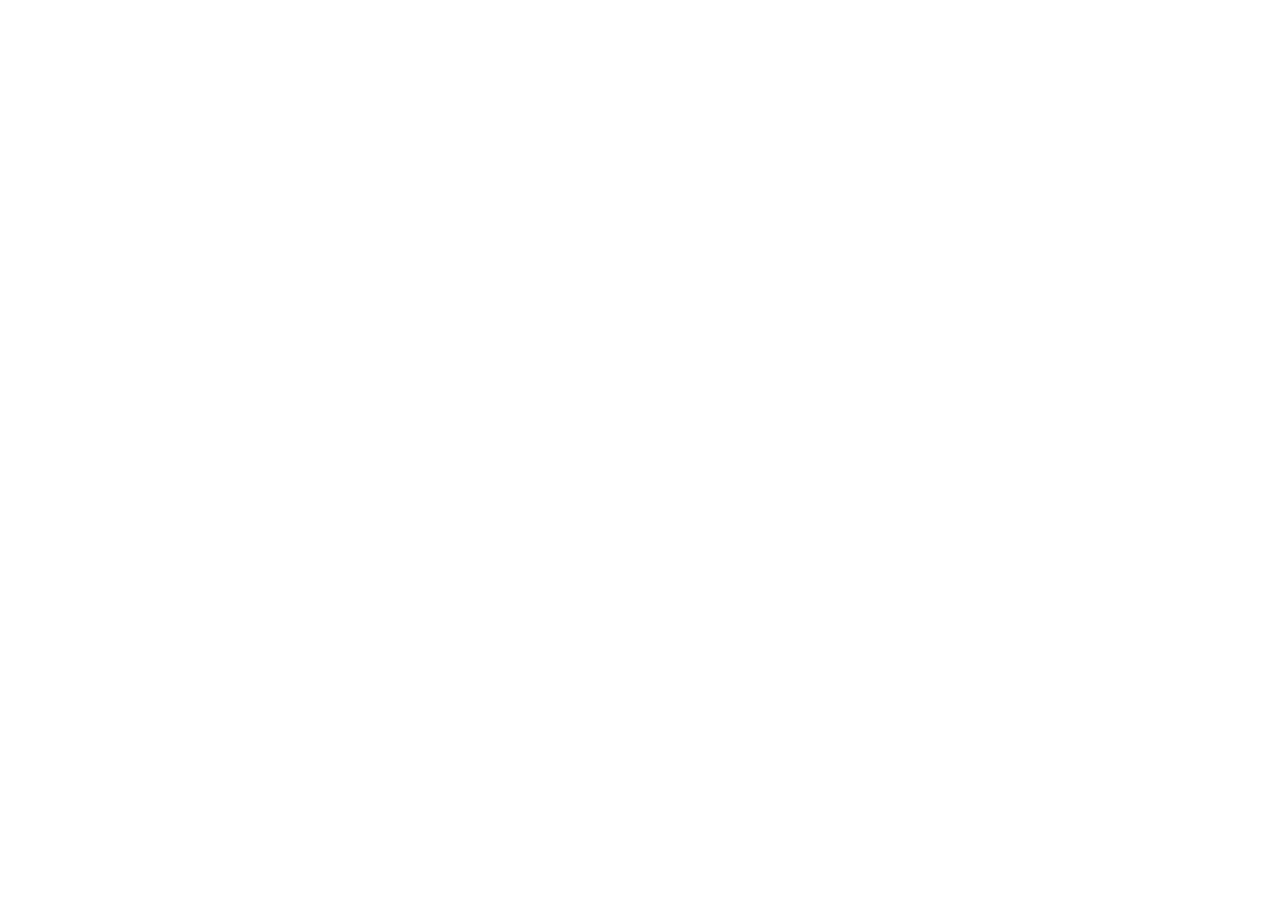
==== index.html @ bfe86f5a "Create index.html" ====
<!DOCTYPE html>
<html lang="en">
<head>
    <meta charset="UTF-8">
    <meta name="viewport" content="width=device-width, initial-scale=1.0">
    <title>CISC3003 Document</title>
</head>
<body>
    
</body>
</html>
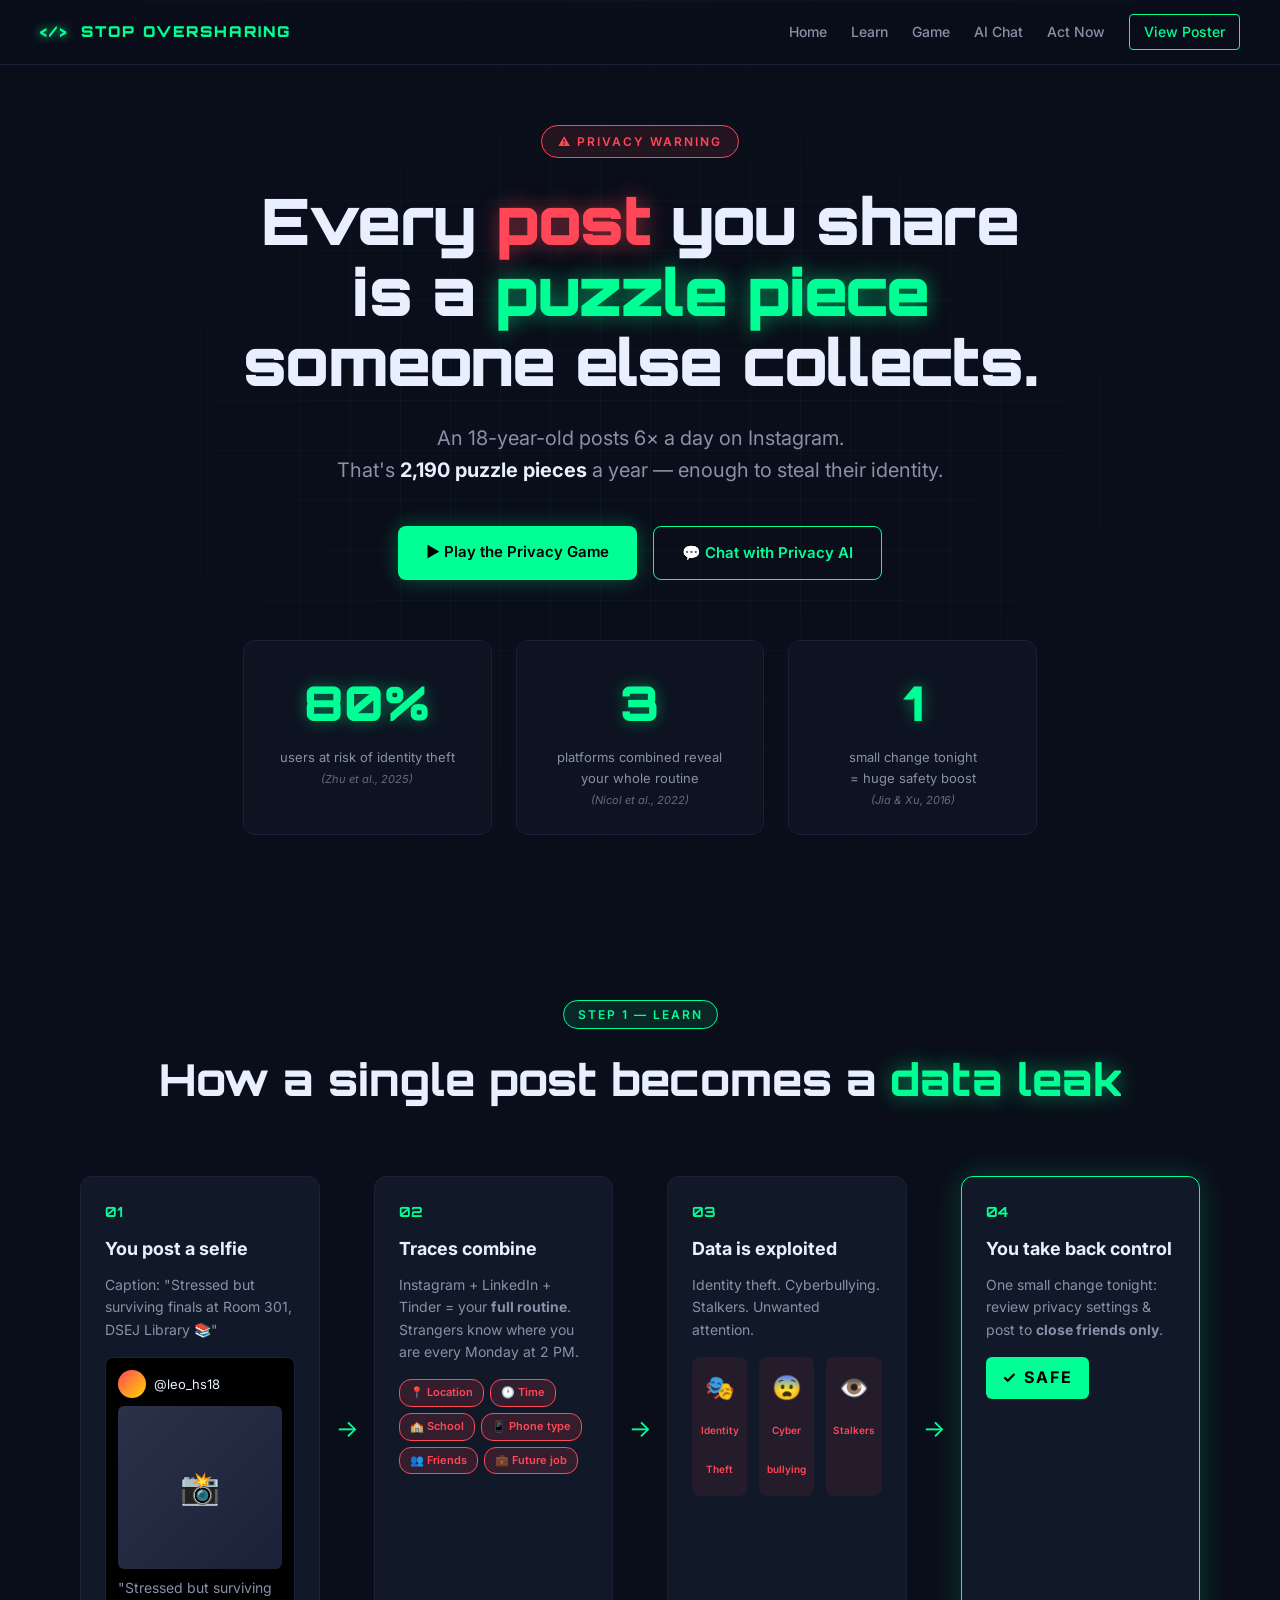
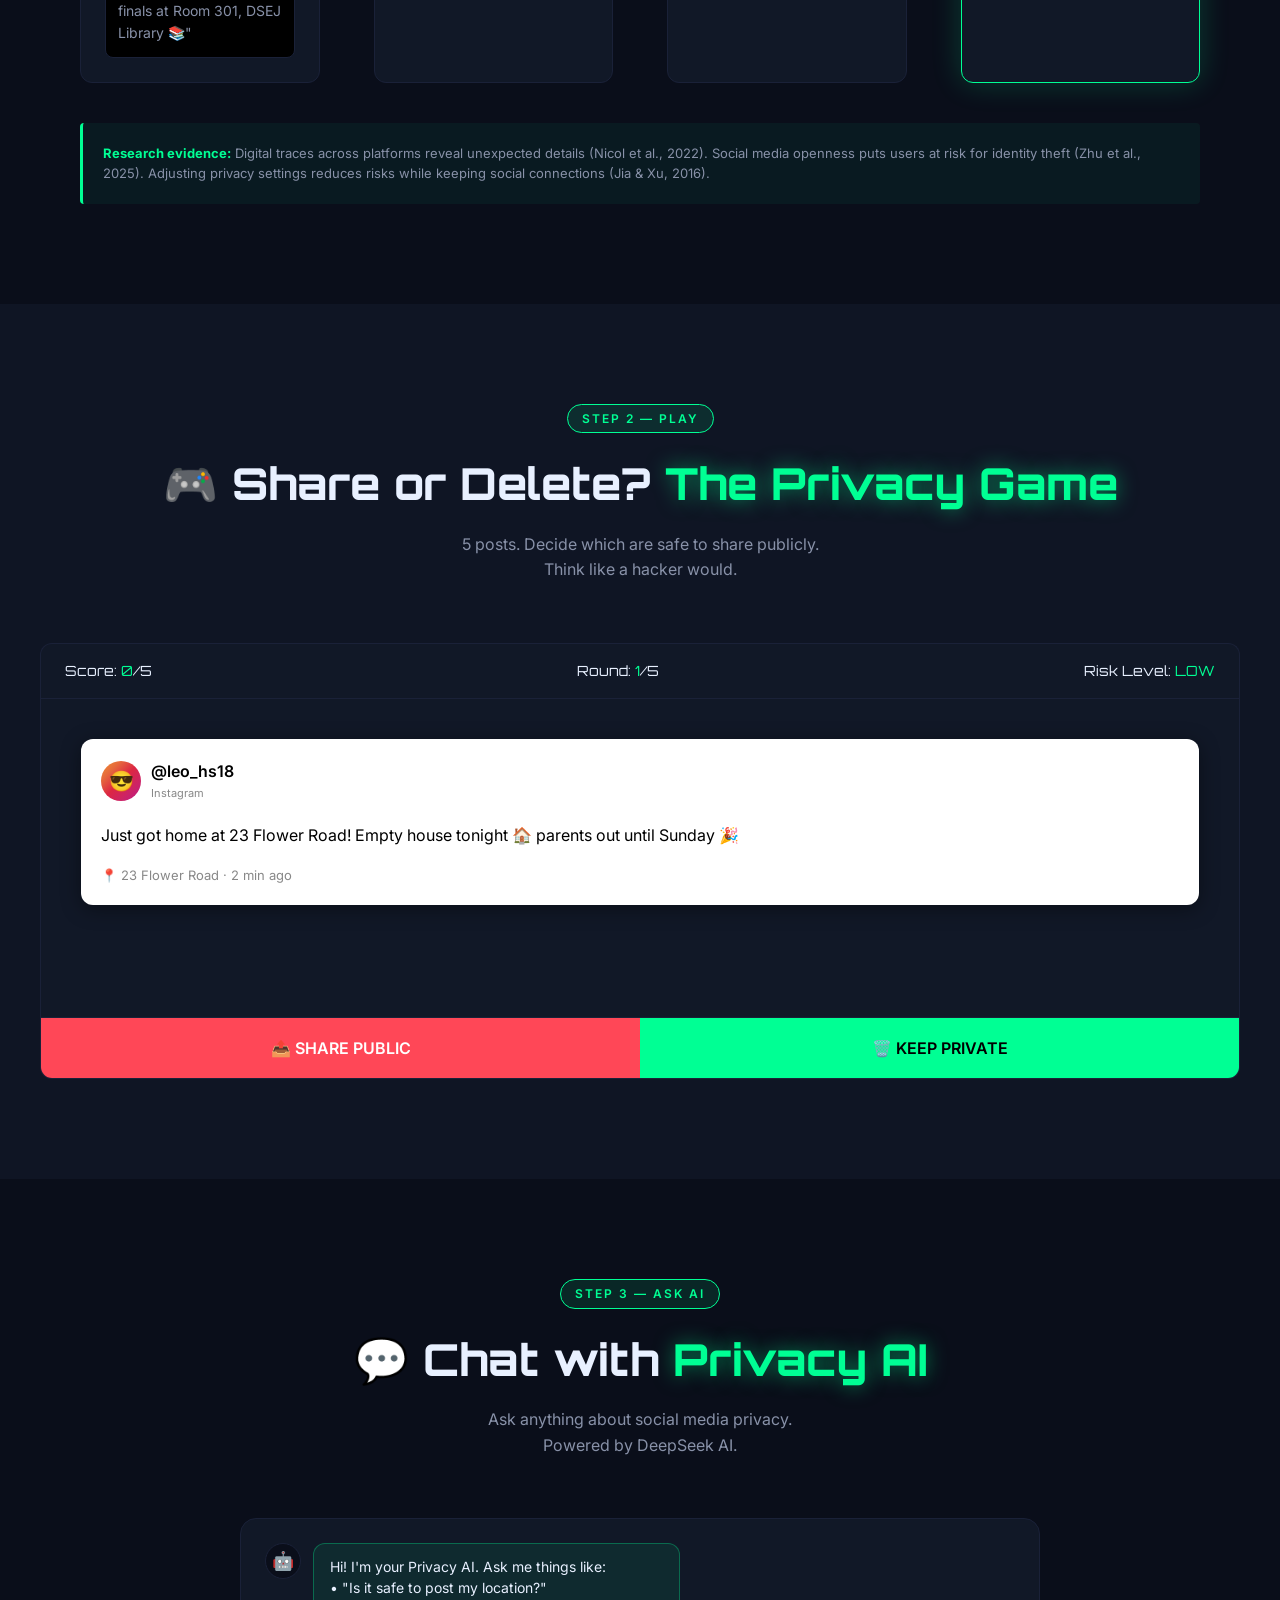
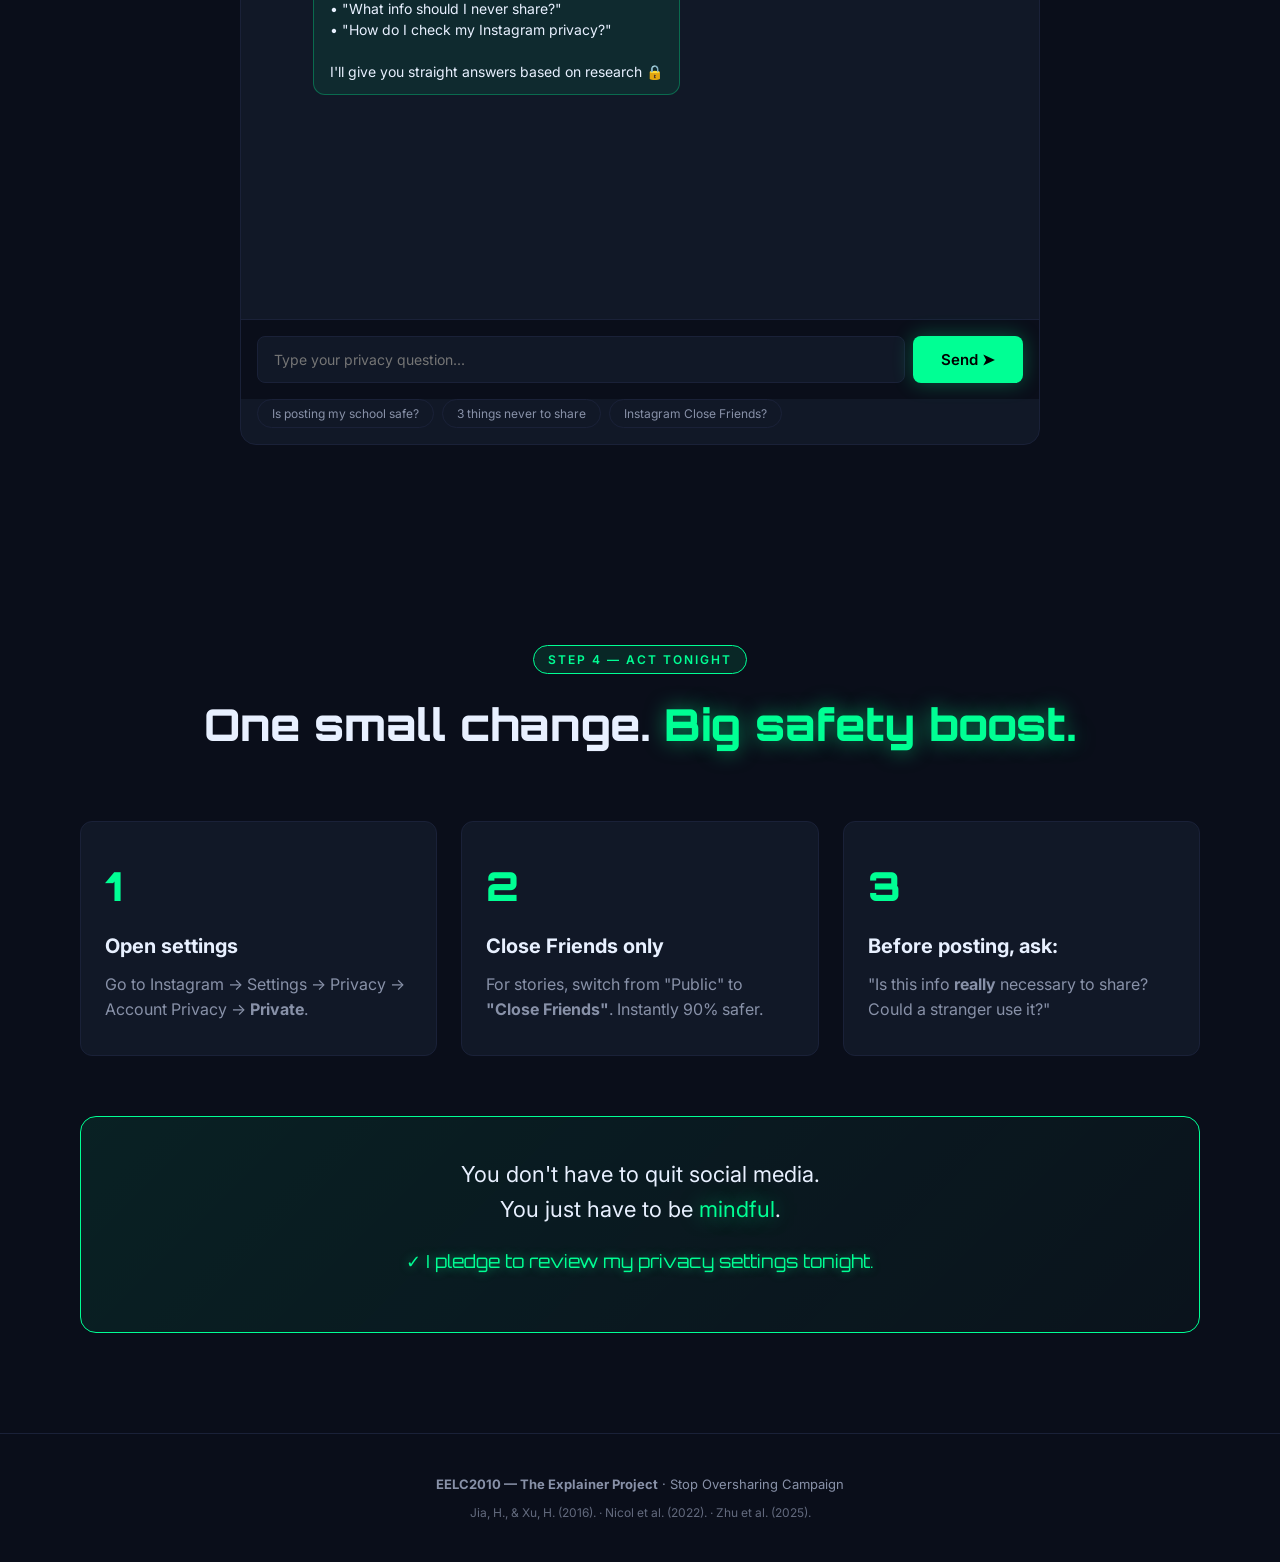
==== commit 9066908c: "Add Stop Oversharing project: interactive web with privacy game and DeepSeek AI chat, plus persuasiv" ====
--- a/index.html
+++ b/index.html
@@ -1,11 +1,229 @@
 <!DOCTYPE html>
 <html lang="en">
 <head>
-    <meta charset="UTF-8">
-    <meta name="viewport" content="width=device-width, initial-scale=1.0">
-    <title>CISC3003 Document</title>
+<meta charset="UTF-8">
+<meta name="viewport" content="width=device-width, initial-scale=1.0">
+<title>Stop Oversharing | Protect Your Digital Life</title>
+<meta name="description" content="Interactive web to help high schoolers understand the risks of oversharing on social media.">
+<link rel="stylesheet" href="style.css">
+<link rel="preconnect" href="https://fonts.googleapis.com">
+<link rel="preconnect" href="https://fonts.gstatic.com" crossorigin>
+<link href="https://fonts.googleapis.com/css2?family=Orbitron:wght@600;800;900&family=Inter:wght@400;500;600;700&display=swap" rel="stylesheet">
 </head>
 <body>
-    
+
+<!-- ====== Navigation ====== -->
+<nav class="navbar">
+  <div class="logo">
+    <span class="logo-glow">&lt;/&gt;</span> STOP OVERSHARING
+  </div>
+  <div class="nav-links">
+    <a href="#hero">Home</a>
+    <a href="#learn">Learn</a>
+    <a href="#game">Game</a>
+    <a href="#ai">AI Chat</a>
+    <a href="#action">Act Now</a>
+    <a href="poster.html" target="_blank" class="poster-link">View Poster</a>
+  </div>
+</nav>
+
+<!-- ====== HERO ====== -->
+<section id="hero" class="hero">
+  <div class="hero-bg">
+    <div class="grid-overlay"></div>
+    <div class="scanline"></div>
+  </div>
+  <div class="hero-content">
+    <div class="alert-tag">⚠ PRIVACY WARNING</div>
+    <h1>Every <span class="glow-red">post</span> you share<br>is a <span class="glow-green">puzzle piece</span><br>someone else collects.</h1>
+    <p class="hero-sub">An 18-year-old posts 6× a day on Instagram.<br>That's <b>2,190 puzzle pieces</b> a year — enough to steal their identity.</p>
+    <div class="hero-cta">
+      <a href="#game" class="btn btn-primary">▶ Play the Privacy Game</a>
+      <a href="#ai" class="btn btn-secondary">💬 Chat with Privacy AI</a>
+    </div>
+    <div class="hero-stats">
+      <div class="stat"><span class="num">80%</span><span class="lbl">users at risk of identity theft<br><i>(Zhu et al., 2025)</i></span></div>
+      <div class="stat"><span class="num">3</span><span class="lbl">platforms combined reveal<br>your whole routine<br><i>(Nicol et al., 2022)</i></span></div>
+      <div class="stat"><span class="num">1</span><span class="lbl">small change tonight<br>= huge safety boost<br><i>(Jia &amp; Xu, 2016)</i></span></div>
+    </div>
+  </div>
+</section>
+
+<!-- ====== LEARN: PROCESS FLOW ====== -->
+<section id="learn" class="section">
+  <div class="section-header">
+    <span class="section-tag">STEP 1 — LEARN</span>
+    <h2>How a single post becomes a <span class="glow-green">data leak</span></h2>
+  </div>
+
+  <div class="process-flow">
+    <div class="process-step">
+      <div class="step-num">01</div>
+      <h3>You post a selfie</h3>
+      <p>Caption: "Stressed but surviving finals at Room 301, DSEJ Library 📚"</p>
+      <div class="post-mock">
+        <div class="post-header"><div class="avatar"></div><span>@leo_hs18</span></div>
+        <div class="post-img">📸</div>
+        <p class="post-caption">"Stressed but surviving finals at Room 301, DSEJ Library 📚"</p>
+      </div>
+    </div>
+
+    <div class="arrow">→</div>
+
+    <div class="process-step">
+      <div class="step-num">02</div>
+      <h3>Traces combine</h3>
+      <p>Instagram + LinkedIn + Tinder = your <b>full routine</b>. Strangers know where you are every Monday at 2 PM.</p>
+      <div class="leak-visual">
+        <span class="leak-tag">📍 Location</span>
+        <span class="leak-tag">🕐 Time</span>
+        <span class="leak-tag">🏫 School</span>
+        <span class="leak-tag">📱 Phone type</span>
+        <span class="leak-tag">👥 Friends</span>
+        <span class="leak-tag">💼 Future job</span>
+      </div>
+    </div>
+
+    <div class="arrow">→</div>
+
+    <div class="process-step">
+      <div class="step-num">03</div>
+      <h3>Data is exploited</h3>
+      <p>Identity theft. Cyberbullying. Stalkers. Unwanted attention.</p>
+      <div class="danger-icons">
+        <div class="danger">🎭<br><small>Identity<br>Theft</small></div>
+        <div class="danger">😨<br><small>Cyber<br>bullying</small></div>
+        <div class="danger">👁️<br><small>Stalkers</small></div>
+      </div>
+    </div>
+
+    <div class="arrow">→</div>
+
+    <div class="process-step highlight">
+      <div class="step-num">04</div>
+      <h3>You take back control</h3>
+      <p>One small change tonight: review privacy settings &amp; post to <b>close friends only</b>.</p>
+      <div class="solution-badge">✓ SAFE</div>
+    </div>
+  </div>
+
+  <div class="citations-bar">
+    <b>Research evidence:</b>
+    Digital traces across platforms reveal unexpected details (Nicol et al., 2022).
+    Social media openness puts users at risk for identity theft (Zhu et al., 2025).
+    Adjusting privacy settings reduces risks while keeping social connections (Jia &amp; Xu, 2016).
+  </div>
+</section>
+
+<!-- ====== GAME ====== -->
+<section id="game" class="section dark-section">
+  <div class="section-header">
+    <span class="section-tag">STEP 2 — PLAY</span>
+    <h2>🎮 Share or Delete? <span class="glow-green">The Privacy Game</span></h2>
+    <p class="section-desc">5 posts. Decide which are safe to share publicly.<br>Think like a hacker would.</p>
+  </div>
+
+  <div class="game-container">
+    <div class="game-hud">
+      <div class="hud-item">Score: <span id="score">0</span>/5</div>
+      <div class="hud-item">Round: <span id="round">1</span>/5</div>
+      <div class="hud-item">Risk Level: <span id="risk" class="risk-low">LOW</span></div>
+    </div>
+
+    <div id="game-card" class="game-card">
+      <!-- dynamically filled -->
+    </div>
+
+    <div id="game-buttons" class="game-buttons">
+      <button class="btn btn-danger" onclick="answer('share')">📤 SHARE PUBLIC</button>
+      <button class="btn btn-safe" onclick="answer('delete')">🗑️ KEEP PRIVATE</button>
+    </div>
+
+    <div id="game-result" class="game-result hidden"></div>
+
+    <div id="game-end" class="game-end hidden">
+      <h3>🏁 Game Over!</h3>
+      <p>Your final score: <span id="final-score"></span>/5</p>
+      <p id="final-verdict"></p>
+      <button class="btn btn-primary" onclick="resetGame()">🔁 Play Again</button>
+    </div>
+  </div>
+</section>
+
+<!-- ====== AI CHAT ====== -->
+<section id="ai" class="section">
+  <div class="section-header">
+    <span class="section-tag">STEP 3 — ASK AI</span>
+    <h2>💬 Chat with <span class="glow-green">Privacy AI</span></h2>
+    <p class="section-desc">Ask anything about social media privacy.<br>Powered by DeepSeek AI.</p>
+  </div>
+
+  <div class="chat-container">
+    <div id="chat-box" class="chat-box">
+      <div class="msg msg-ai">
+        <div class="msg-avatar">🤖</div>
+        <div class="msg-bubble">
+          Hi! I'm your Privacy AI. Ask me things like:<br>
+          • "Is it safe to post my location?"<br>
+          • "What info should I never share?"<br>
+          • "How do I check my Instagram privacy?"<br>
+          <br>I'll give you straight answers based on research 🔒
+        </div>
+      </div>
+    </div>
+
+    <div class="chat-input-bar">
+      <input type="text" id="chat-input" placeholder="Type your privacy question..." onkeydown="if(event.key==='Enter') sendMessage()">
+      <button class="btn btn-primary" onclick="sendMessage()">Send ➤</button>
+    </div>
+
+    <div class="chat-suggestions">
+      <button class="chip" onclick="quickAsk('Is it safe to post my school location on Instagram?')">Is posting my school safe?</button>
+      <button class="chip" onclick="quickAsk('What are the 3 things I should never share online?')">3 things never to share</button>
+      <button class="chip" onclick="quickAsk('How do I make my Instagram posts close friends only?')">Instagram Close Friends?</button>
+    </div>
+  </div>
+</section>
+
+<!-- ====== ACT NOW ====== -->
+<section id="action" class="section action-section">
+  <div class="section-header">
+    <span class="section-tag">STEP 4 — ACT TONIGHT</span>
+    <h2>One small change. <span class="glow-green">Big safety boost.</span></h2>
+  </div>
+
+  <div class="action-grid">
+    <div class="action-card">
+      <div class="action-num">1</div>
+      <h3>Open settings</h3>
+      <p>Go to Instagram → Settings → Privacy → Account Privacy → <b>Private</b>.</p>
+    </div>
+    <div class="action-card">
+      <div class="action-num">2</div>
+      <h3>Close Friends only</h3>
+      <p>For stories, switch from "Public" to <b>"Close Friends"</b>. Instantly 90% safer.</p>
+    </div>
+    <div class="action-card">
+      <div class="action-num">3</div>
+      <h3>Before posting, ask:</h3>
+      <p>"Is this info <b>really</b> necessary to share? Could a stranger use it?"</p>
+    </div>
+  </div>
+
+  <div class="final-cta">
+    <p>You don't have to quit social media.<br>You just have to be <span class="glow-green">mindful</span>.</p>
+    <p class="pledge">✓ I pledge to review my privacy settings tonight.</p>
+  </div>
+</section>
+
+<!-- ====== FOOTER ====== -->
+<footer>
+  <p><b>EELC2010 — The Explainer Project</b> · Stop Oversharing Campaign</p>
+  <p class="refs">
+    Jia, H., &amp; Xu, H. (2016). · Nicol et al. (2022). · Zhu et al. (2025).
+  </p>
+</footer>
+
+<script src="script.js"></script>
 </body>
-</html>+</html>
--- a/style.css
+++ b/style.css
@@ -0,0 +1,624 @@
+/* ==========================================================================
+   Stop Oversharing — Cyber-security Neon Theme
+   ========================================================================== */
+
+:root {
+  --bg: #0a0e1a;
+  --bg-alt: #0f1524;
+  --fg: #e8f0ff;
+  --fg-dim: #8891a8;
+  --neon: #00ff94;
+  --neon-dim: #00c975;
+  --red: #ff4757;
+  --yellow: #ffd700;
+  --border: #1a2138;
+  --card: #111827;
+}
+
+* { margin: 0; padding: 0; box-sizing: border-box; }
+
+html { scroll-behavior: smooth; }
+
+body {
+  font-family: 'Inter', -apple-system, sans-serif;
+  background: var(--bg);
+  color: var(--fg);
+  line-height: 1.6;
+  overflow-x: hidden;
+}
+
+::selection { background: var(--neon); color: #000; }
+
+/* === Navbar === */
+.navbar {
+  position: fixed;
+  top: 0; left: 0; right: 0;
+  padding: 14px 40px;
+  background: rgba(10, 14, 26, 0.85);
+  backdrop-filter: blur(12px);
+  border-bottom: 1px solid var(--border);
+  z-index: 1000;
+  display: flex;
+  justify-content: space-between;
+  align-items: center;
+}
+.logo {
+  font-family: 'Orbitron', monospace;
+  font-weight: 900;
+  font-size: 15px;
+  letter-spacing: 2px;
+  color: var(--neon);
+}
+.logo-glow {
+  color: var(--neon);
+  text-shadow: 0 0 10px var(--neon);
+  margin-right: 6px;
+}
+.nav-links { display: flex; gap: 24px; align-items: center; }
+.nav-links a {
+  color: var(--fg-dim);
+  text-decoration: none;
+  font-size: 14px;
+  font-weight: 500;
+  transition: all 0.2s;
+}
+.nav-links a:hover { color: var(--neon); }
+.poster-link {
+  border: 1px solid var(--neon);
+  padding: 6px 14px;
+  border-radius: 4px;
+  color: var(--neon) !important;
+}
+.poster-link:hover { background: var(--neon); color: #000 !important; }
+
+/* === HERO === */
+.hero {
+  min-height: 100vh;
+  display: flex;
+  align-items: center;
+  justify-content: center;
+  position: relative;
+  padding: 120px 40px 60px;
+  overflow: hidden;
+}
+.hero-bg { position: absolute; inset: 0; z-index: 0; }
+.grid-overlay {
+  position: absolute;
+  inset: 0;
+  background-image:
+    linear-gradient(rgba(0, 255, 148, 0.04) 1px, transparent 1px),
+    linear-gradient(90deg, rgba(0, 255, 148, 0.04) 1px, transparent 1px);
+  background-size: 50px 50px;
+  mask-image: radial-gradient(ellipse at center, black 30%, transparent 80%);
+}
+.scanline {
+  position: absolute;
+  top: 0; left: 0; right: 0;
+  height: 2px;
+  background: linear-gradient(90deg, transparent, var(--neon), transparent);
+  animation: scan 8s linear infinite;
+  opacity: 0.5;
+}
+@keyframes scan {
+  0% { top: -10px; }
+  100% { top: 100%; }
+}
+
+.hero-content { position: relative; z-index: 2; max-width: 1100px; text-align: center; }
+.alert-tag {
+  display: inline-block;
+  padding: 6px 16px;
+  background: rgba(255, 71, 87, 0.1);
+  border: 1px solid var(--red);
+  color: var(--red);
+  border-radius: 20px;
+  font-size: 12px;
+  font-weight: 600;
+  letter-spacing: 2px;
+  margin-bottom: 28px;
+  animation: pulse 2s infinite;
+}
+@keyframes pulse {
+  0%, 100% { box-shadow: 0 0 0 0 rgba(255, 71, 87, 0.4); }
+  50% { box-shadow: 0 0 0 12px rgba(255, 71, 87, 0); }
+}
+
+.hero h1 {
+  font-family: 'Orbitron', sans-serif;
+  font-size: clamp(32px, 5.5vw, 64px);
+  font-weight: 900;
+  line-height: 1.1;
+  letter-spacing: -1px;
+  margin-bottom: 24px;
+}
+.glow-green { color: var(--neon); text-shadow: 0 0 20px rgba(0, 255, 148, 0.5); }
+.glow-red { color: var(--red); text-shadow: 0 0 20px rgba(255, 71, 87, 0.5); }
+
+.hero-sub {
+  font-size: clamp(16px, 2vw, 20px);
+  color: var(--fg-dim);
+  margin: 0 auto 40px;
+  max-width: 700px;
+}
+.hero-sub b { color: var(--fg); }
+
+.hero-cta {
+  display: flex; gap: 16px;
+  justify-content: center;
+  flex-wrap: wrap;
+  margin-bottom: 60px;
+}
+
+/* === Buttons === */
+.btn {
+  display: inline-block;
+  padding: 14px 28px;
+  border-radius: 8px;
+  text-decoration: none;
+  font-weight: 600;
+  font-size: 15px;
+  cursor: pointer;
+  border: none;
+  transition: all 0.2s;
+  font-family: inherit;
+}
+.btn-primary {
+  background: var(--neon);
+  color: #000;
+  box-shadow: 0 0 20px rgba(0, 255, 148, 0.3);
+}
+.btn-primary:hover { transform: translateY(-2px); box-shadow: 0 0 30px rgba(0, 255, 148, 0.6); }
+.btn-secondary {
+  background: transparent;
+  border: 1px solid var(--neon);
+  color: var(--neon);
+}
+.btn-secondary:hover { background: rgba(0, 255, 148, 0.1); }
+.btn-danger { background: var(--red); color: #fff; }
+.btn-danger:hover { background: #ff6b7a; }
+.btn-safe { background: var(--neon); color: #000; }
+.btn-safe:hover { background: #00e085; }
+
+/* === Stats === */
+.hero-stats {
+  display: grid;
+  grid-template-columns: repeat(3, 1fr);
+  gap: 24px;
+  max-width: 900px;
+  margin: 0 auto;
+}
+.stat {
+  padding: 24px;
+  background: rgba(17, 24, 39, 0.6);
+  border: 1px solid var(--border);
+  border-radius: 12px;
+  backdrop-filter: blur(10px);
+}
+.stat .num {
+  display: block;
+  font-family: 'Orbitron', sans-serif;
+  font-size: 48px;
+  font-weight: 900;
+  color: var(--neon);
+  text-shadow: 0 0 15px rgba(0, 255, 148, 0.4);
+}
+.stat .lbl {
+  display: block;
+  font-size: 13px;
+  color: var(--fg-dim);
+  margin-top: 6px;
+}
+.stat .lbl i { font-size: 11px; opacity: 0.7; }
+
+/* === Sections === */
+.section {
+  padding: 100px 40px;
+  max-width: 1200px;
+  margin: 0 auto;
+}
+.dark-section { background: var(--bg-alt); max-width: 100%; }
+.dark-section .section-header,
+.dark-section .game-container,
+.dark-section .chat-container {
+  max-width: 1200px; margin-left: auto; margin-right: auto;
+}
+
+.section-header { text-align: center; margin-bottom: 60px; }
+.section-tag {
+  display: inline-block;
+  padding: 4px 14px;
+  background: rgba(0, 255, 148, 0.1);
+  border: 1px solid var(--neon);
+  color: var(--neon);
+  border-radius: 20px;
+  font-size: 12px;
+  font-weight: 600;
+  letter-spacing: 2px;
+  margin-bottom: 16px;
+}
+.section h2 {
+  font-family: 'Orbitron', sans-serif;
+  font-size: clamp(28px, 4vw, 44px);
+  font-weight: 800;
+  margin-bottom: 12px;
+}
+.section-desc { color: var(--fg-dim); font-size: 16px; }
+
+/* === Process Flow === */
+.process-flow {
+  display: flex;
+  align-items: stretch;
+  justify-content: space-between;
+  gap: 16px;
+  margin-bottom: 40px;
+  flex-wrap: wrap;
+}
+.process-step {
+  flex: 1; min-width: 220px;
+  padding: 24px;
+  background: var(--card);
+  border: 1px solid var(--border);
+  border-radius: 12px;
+  position: relative;
+  transition: all 0.3s;
+}
+.process-step:hover { border-color: var(--neon); transform: translateY(-4px); }
+.process-step.highlight {
+  border-color: var(--neon);
+  box-shadow: 0 0 30px rgba(0, 255, 148, 0.2);
+}
+.step-num {
+  font-family: 'Orbitron', sans-serif;
+  font-size: 14px;
+  color: var(--neon);
+  font-weight: 700;
+  margin-bottom: 12px;
+}
+.process-step h3 { font-size: 18px; margin-bottom: 10px; }
+.process-step p { color: var(--fg-dim); font-size: 14px; }
+.arrow {
+  align-self: center;
+  font-size: 24px;
+  color: var(--neon);
+  flex-shrink: 0;
+}
+
+.post-mock {
+  margin-top: 16px;
+  background: #000;
+  border-radius: 8px;
+  padding: 12px;
+  border: 1px solid var(--border);
+}
+.post-header { display: flex; align-items: center; gap: 8px; margin-bottom: 8px; font-size: 13px; }
+.avatar { width: 28px; height: 28px; background: linear-gradient(135deg, #ff4757, #ffd700); border-radius: 50%; }
+.post-img {
+  aspect-ratio: 1;
+  background: linear-gradient(135deg, #2a3148, #1a2138);
+  border-radius: 6px;
+  display: flex; align-items: center; justify-content: center;
+  font-size: 32px;
+}
+.post-caption { font-size: 12px; margin-top: 8px; color: var(--fg-dim); }
+
+.leak-visual { margin-top: 16px; display: flex; flex-wrap: wrap; gap: 6px; }
+.leak-tag {
+  background: rgba(255, 71, 87, 0.15);
+  border: 1px solid var(--red);
+  color: var(--red);
+  padding: 4px 10px;
+  border-radius: 12px;
+  font-size: 11px;
+  font-weight: 600;
+  animation: leakPulse 3s infinite;
+}
+.leak-tag:nth-child(2n) { animation-delay: 0.5s; }
+.leak-tag:nth-child(3n) { animation-delay: 1s; }
+@keyframes leakPulse {
+  0%, 100% { opacity: 0.7; }
+  50% { opacity: 1; box-shadow: 0 0 12px rgba(255, 71, 87, 0.5); }
+}
+
+.danger-icons { display: flex; gap: 12px; margin-top: 16px; }
+.danger {
+  flex: 1;
+  text-align: center;
+  padding: 12px 4px;
+  background: rgba(255, 71, 87, 0.08);
+  border-radius: 8px;
+  font-size: 24px;
+}
+.danger small { color: var(--red); font-size: 10px; font-weight: 600; }
+
+.solution-badge {
+  margin-top: 16px;
+  display: inline-block;
+  padding: 8px 16px;
+  background: var(--neon);
+  color: #000;
+  font-weight: 700;
+  border-radius: 6px;
+  letter-spacing: 2px;
+}
+
+.citations-bar {
+  padding: 20px;
+  background: rgba(0, 255, 148, 0.05);
+  border-left: 3px solid var(--neon);
+  border-radius: 4px;
+  font-size: 13px;
+  color: var(--fg-dim);
+}
+.citations-bar b { color: var(--neon); }
+
+/* === Game === */
+.game-container { max-width: 700px; margin: 0 auto; }
+.game-hud {
+  display: flex;
+  justify-content: space-between;
+  background: var(--card);
+  padding: 16px 24px;
+  border-radius: 12px 12px 0 0;
+  border: 1px solid var(--border);
+  border-bottom: none;
+  font-family: 'Orbitron', sans-serif;
+  font-size: 14px;
+}
+.hud-item span { color: var(--neon); }
+.risk-low { color: var(--neon) !important; }
+.risk-mid { color: var(--yellow) !important; }
+.risk-high { color: var(--red) !important; }
+
+.game-card {
+  background: var(--card);
+  border: 1px solid var(--border);
+  padding: 40px;
+  min-height: 320px;
+}
+.fake-post {
+  background: #fff;
+  color: #000;
+  border-radius: 12px;
+  padding: 20px;
+  box-shadow: 0 4px 20px rgba(0,0,0,0.4);
+}
+.fake-post-header {
+  display: flex;
+  align-items: center;
+  gap: 10px;
+  margin-bottom: 12px;
+  font-weight: 600;
+}
+.fake-avatar {
+  width: 40px; height: 40px;
+  border-radius: 50%;
+  background: linear-gradient(135deg, #f09433, #e6683c, #dc2743, #cc2366, #bc1888);
+  display: flex; align-items: center; justify-content: center;
+  font-size: 20px;
+}
+.fake-post-content {
+  font-size: 16px;
+  line-height: 1.5;
+  padding: 8px 0;
+}
+.fake-post-meta { font-size: 13px; color: #888; margin-top: 10px; }
+
+.game-buttons {
+  display: flex;
+  gap: 0;
+  border: 1px solid var(--border);
+  border-top: none;
+  border-radius: 0 0 12px 12px;
+  overflow: hidden;
+}
+.game-buttons .btn {
+  flex: 1;
+  border-radius: 0;
+  padding: 20px;
+  font-size: 16px;
+}
+
+.game-result {
+  margin-top: 20px;
+  padding: 20px;
+  border-radius: 8px;
+  text-align: center;
+  font-size: 15px;
+  animation: slideIn 0.4s ease;
+}
+.result-correct {
+  background: rgba(0, 255, 148, 0.1);
+  border: 1px solid var(--neon);
+  color: var(--neon);
+}
+.result-wrong {
+  background: rgba(255, 71, 87, 0.1);
+  border: 1px solid var(--red);
+  color: var(--red);
+}
+@keyframes slideIn {
+  from { opacity: 0; transform: translateY(-10px); }
+  to { opacity: 1; transform: translateY(0); }
+}
+
+.game-end {
+  text-align: center;
+  padding: 40px;
+  background: var(--card);
+  border: 1px solid var(--neon);
+  border-radius: 12px;
+  margin-top: 20px;
+}
+.game-end h3 {
+  font-family: 'Orbitron', sans-serif;
+  font-size: 28px;
+  color: var(--neon);
+  margin-bottom: 16px;
+}
+.game-end p { margin-bottom: 12px; }
+.game-end #final-score { color: var(--neon); font-size: 24px; font-weight: 700; }
+
+.hidden { display: none !important; }
+
+/* === Chat === */
+.chat-container {
+  max-width: 800px;
+  margin: 0 auto;
+  background: var(--card);
+  border: 1px solid var(--border);
+  border-radius: 16px;
+  overflow: hidden;
+}
+.chat-box {
+  height: 400px;
+  overflow-y: auto;
+  padding: 24px;
+  display: flex;
+  flex-direction: column;
+  gap: 16px;
+}
+.msg { display: flex; gap: 12px; }
+.msg-avatar {
+  width: 36px; height: 36px;
+  border-radius: 50%;
+  background: var(--bg);
+  display: flex; align-items: center; justify-content: center;
+  font-size: 18px;
+  flex-shrink: 0;
+  border: 1px solid var(--border);
+}
+.msg-bubble {
+  padding: 12px 16px;
+  border-radius: 12px;
+  max-width: 80%;
+  font-size: 14px;
+  line-height: 1.5;
+}
+.msg-ai .msg-bubble {
+  background: rgba(0, 255, 148, 0.08);
+  border: 1px solid rgba(0, 255, 148, 0.3);
+}
+.msg-user {
+  flex-direction: row-reverse;
+}
+.msg-user .msg-bubble {
+  background: var(--neon);
+  color: #000;
+  font-weight: 500;
+}
+.msg-user .msg-avatar { background: var(--neon); color: #000; }
+.msg-typing .msg-bubble { color: var(--fg-dim); font-style: italic; }
+
+.chat-input-bar {
+  display: flex;
+  gap: 8px;
+  padding: 16px;
+  border-top: 1px solid var(--border);
+  background: var(--bg);
+}
+#chat-input {
+  flex: 1;
+  padding: 12px 16px;
+  background: var(--card);
+  border: 1px solid var(--border);
+  border-radius: 8px;
+  color: var(--fg);
+  font-family: inherit;
+  font-size: 14px;
+}
+#chat-input:focus { outline: none; border-color: var(--neon); }
+
+.chat-suggestions {
+  padding: 0 16px 16px;
+  display: flex;
+  gap: 8px;
+  flex-wrap: wrap;
+}
+.chip {
+  padding: 6px 14px;
+  background: transparent;
+  border: 1px solid var(--border);
+  color: var(--fg-dim);
+  border-radius: 20px;
+  font-size: 12px;
+  cursor: pointer;
+  font-family: inherit;
+  transition: all 0.2s;
+}
+.chip:hover { border-color: var(--neon); color: var(--neon); }
+
+/* === Action === */
+.action-section { text-align: center; }
+.action-grid {
+  display: grid;
+  grid-template-columns: repeat(3, 1fr);
+  gap: 24px;
+  margin-bottom: 60px;
+}
+.action-card {
+  padding: 32px 24px;
+  background: var(--card);
+  border: 1px solid var(--border);
+  border-radius: 12px;
+  text-align: left;
+  transition: all 0.3s;
+}
+.action-card:hover {
+  border-color: var(--neon);
+  transform: translateY(-4px);
+  box-shadow: 0 10px 30px rgba(0, 255, 148, 0.15);
+}
+.action-num {
+  font-family: 'Orbitron', sans-serif;
+  font-size: 40px;
+  font-weight: 900;
+  color: var(--neon);
+  margin-bottom: 12px;
+}
+.action-card h3 { font-size: 20px; margin-bottom: 10px; }
+.action-card p { color: var(--fg-dim); }
+
+.final-cta {
+  padding: 40px;
+  background: linear-gradient(135deg, rgba(0, 255, 148, 0.08), rgba(0, 255, 148, 0.02));
+  border: 1px solid var(--neon);
+  border-radius: 16px;
+  text-align: center;
+}
+.final-cta p {
+  font-size: 22px;
+  margin-bottom: 16px;
+}
+.pledge {
+  font-family: 'Orbitron', sans-serif;
+  color: var(--neon);
+  text-shadow: 0 0 10px rgba(0, 255, 148, 0.5);
+  font-size: 18px !important;
+  margin-top: 20px;
+}
+
+/* === Footer === */
+footer {
+  padding: 40px;
+  text-align: center;
+  border-top: 1px solid var(--border);
+  color: var(--fg-dim);
+  font-size: 13px;
+}
+.refs { margin-top: 8px; font-size: 12px; opacity: 0.7; }
+
+/* === Responsive === */
+@media (max-width: 768px) {
+  .nav-links { gap: 12px; font-size: 12px; }
+  .nav-links a:not(.poster-link) { display: none; }
+  .navbar { padding: 12px 20px; }
+  .logo { font-size: 12px; }
+  .hero { padding: 100px 20px 40px; }
+  .hero-stats { grid-template-columns: 1fr; }
+  .section { padding: 60px 20px; }
+  .arrow { transform: rotate(90deg); }
+  .process-flow { flex-direction: column; }
+  .action-grid { grid-template-columns: 1fr; }
+  .hero-cta { flex-direction: column; }
+  .hero-cta .btn { width: 100%; }
+}
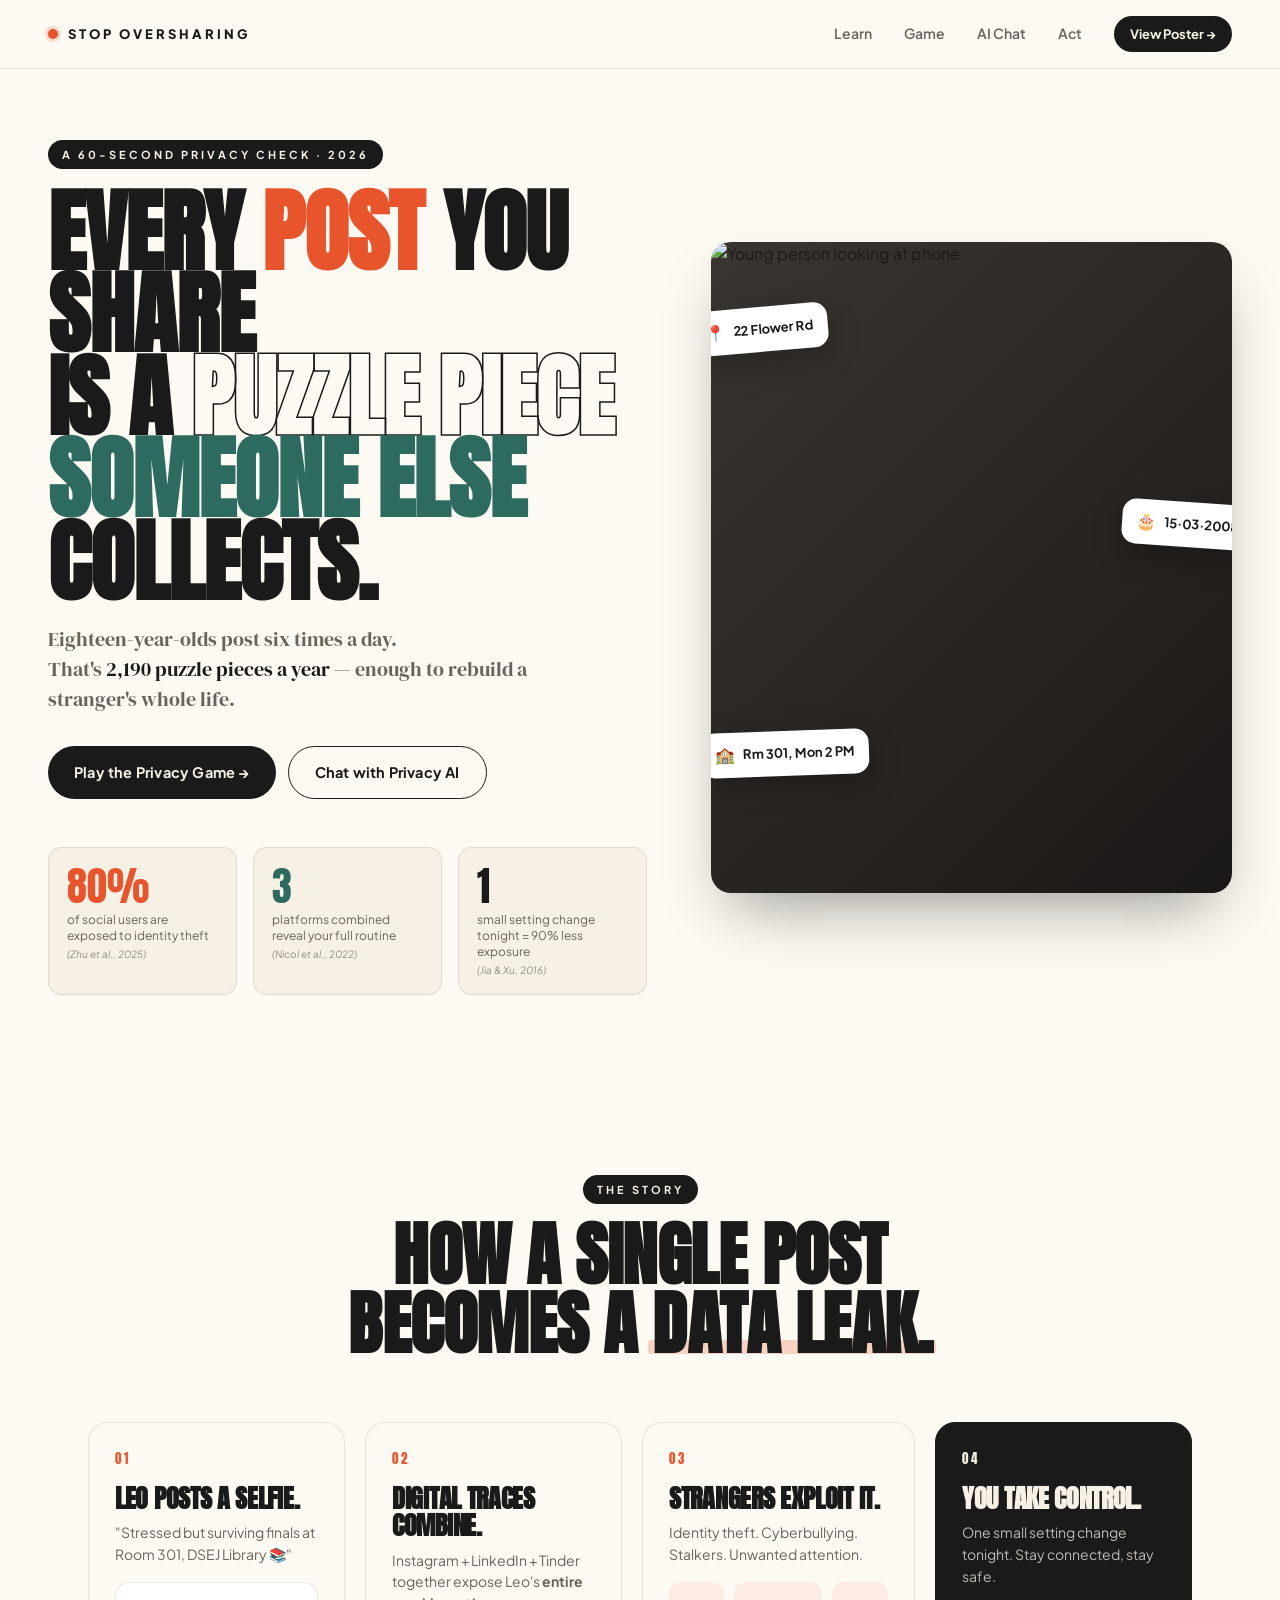
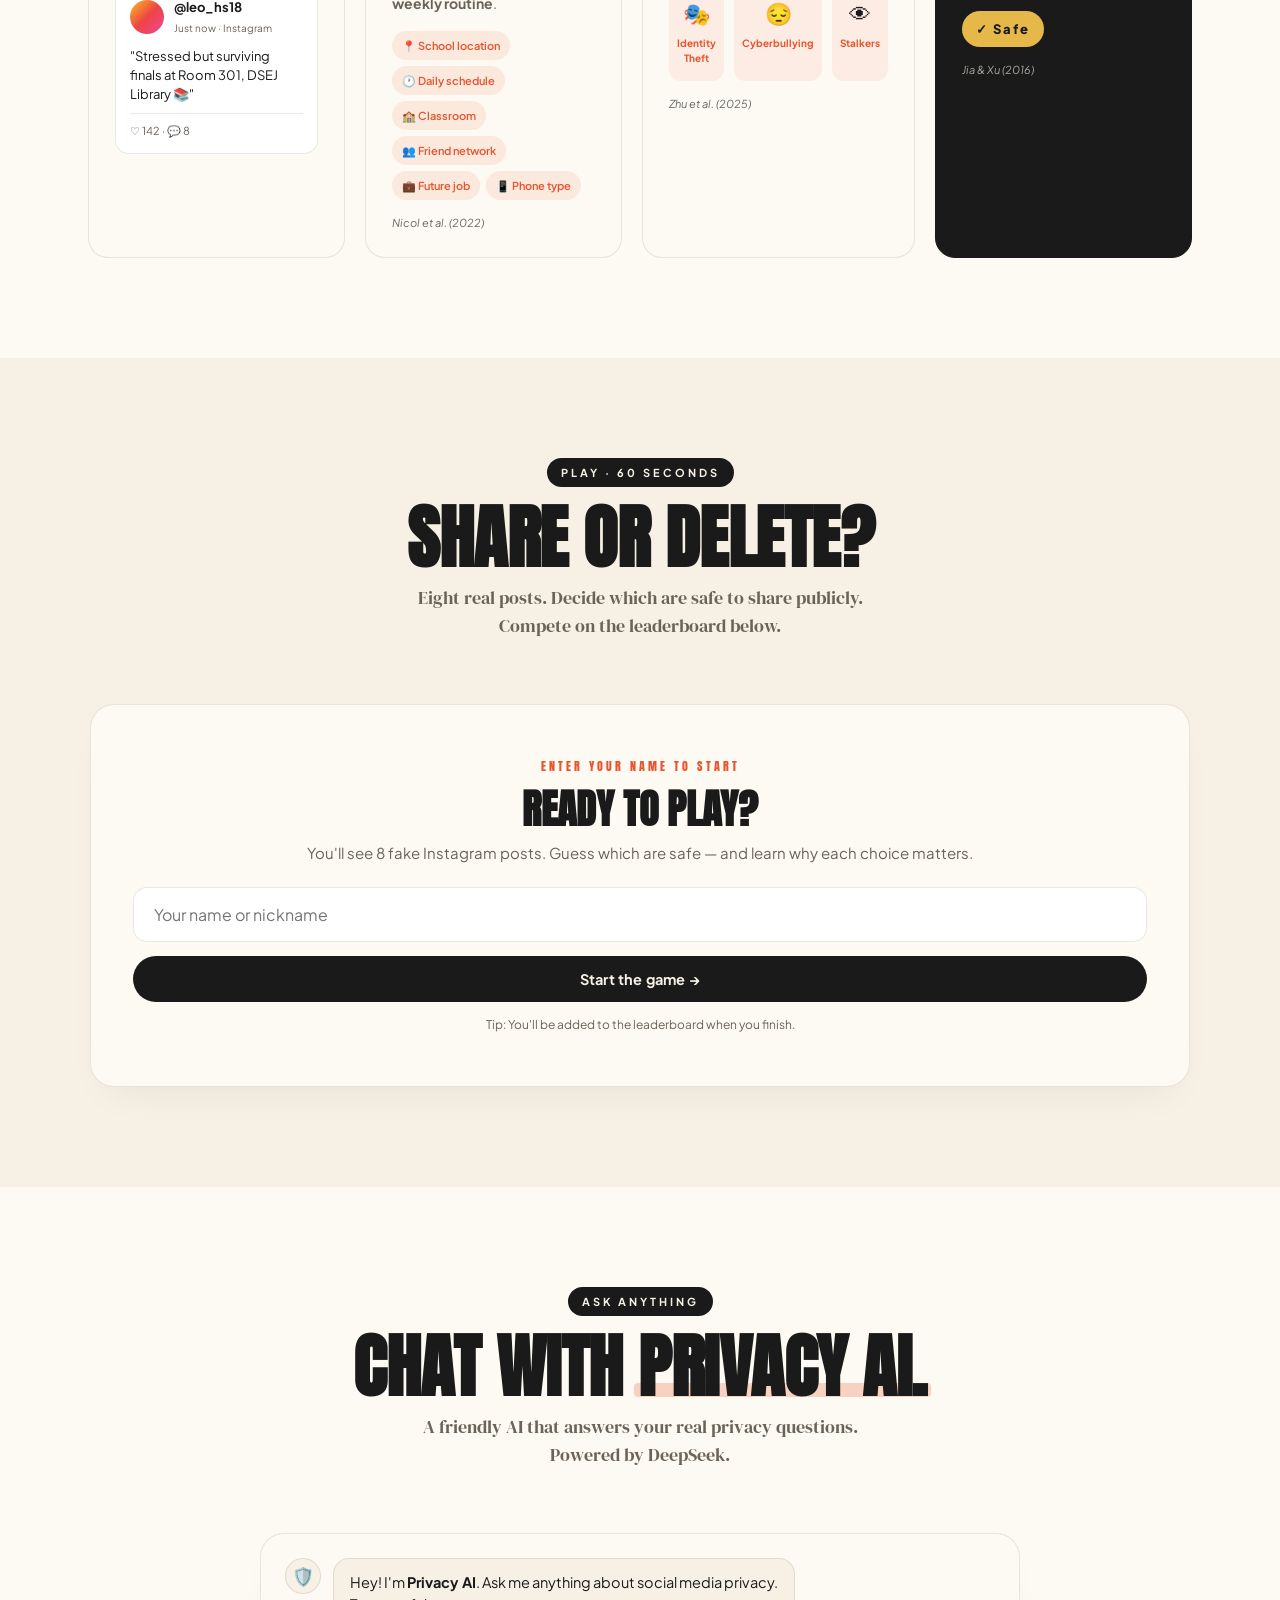
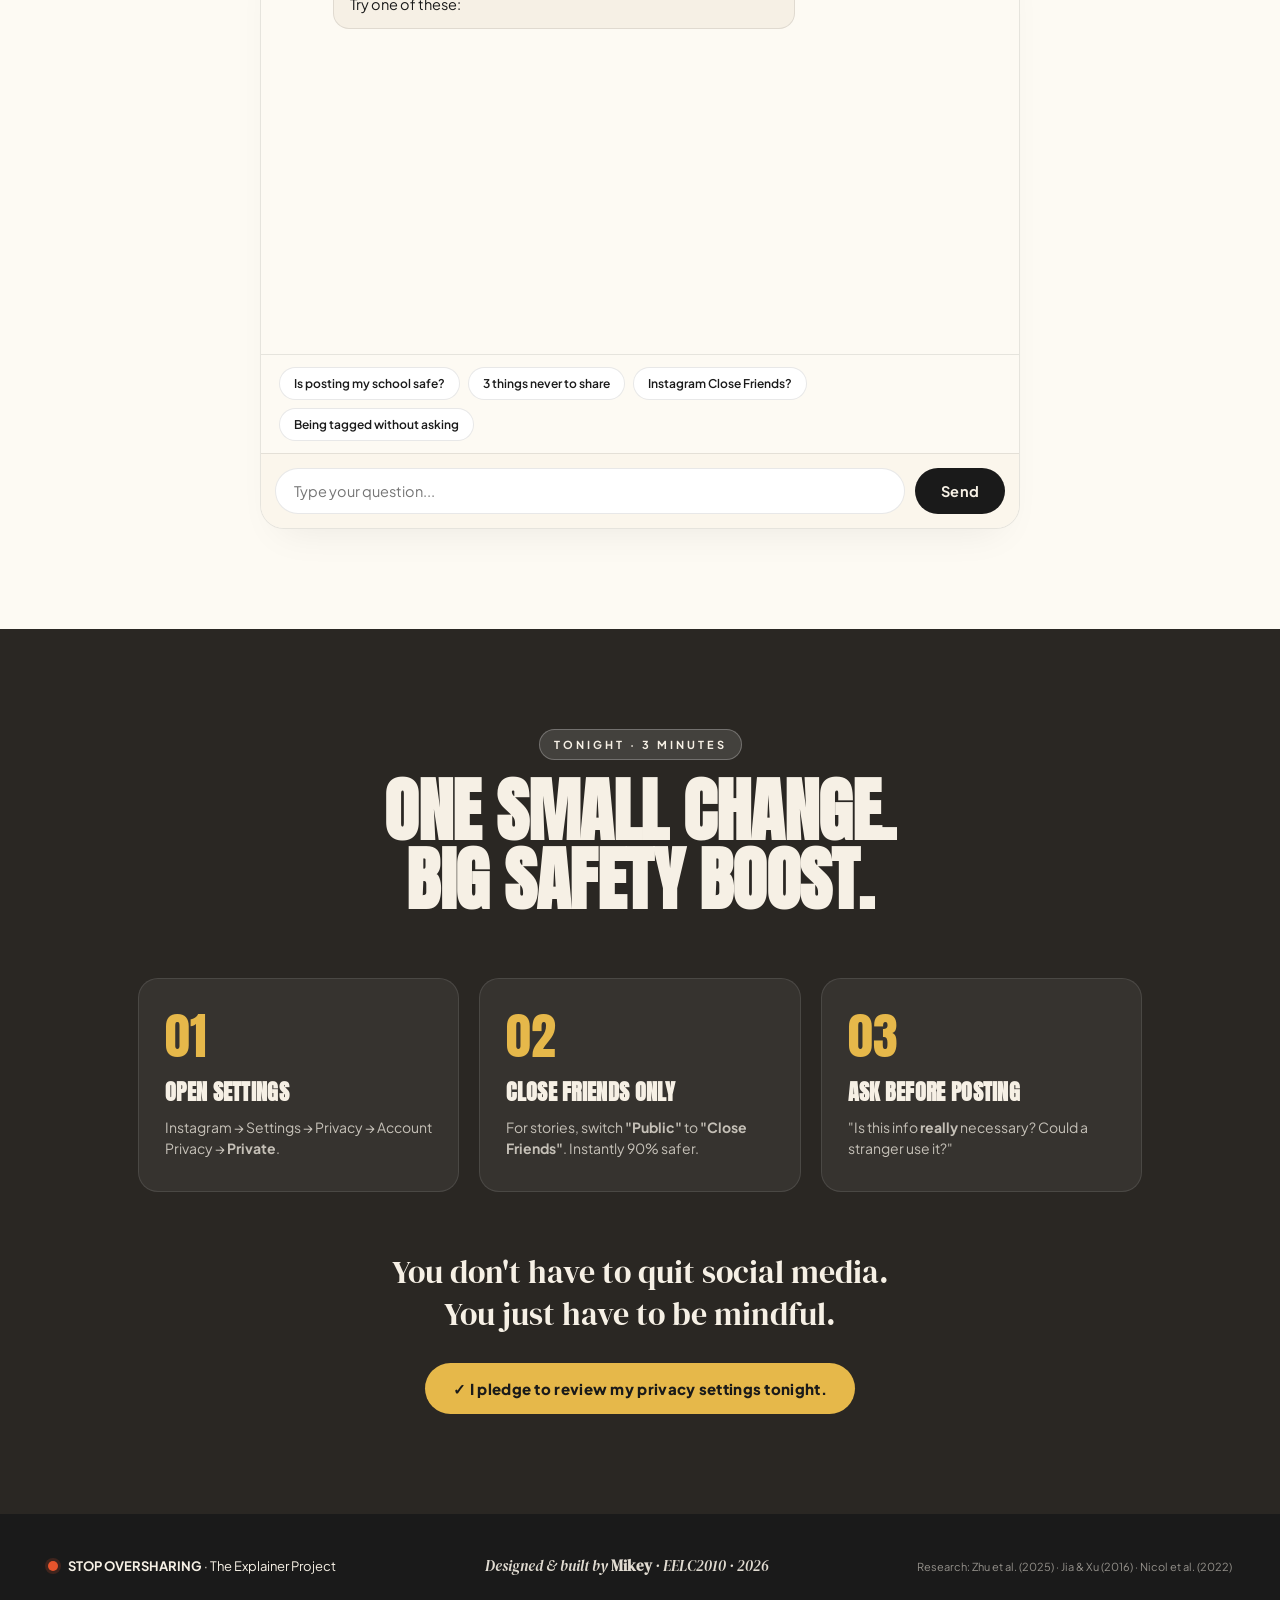
==== commit b31144a4: "Redesign: warm editorial style, 8-question game with name entry + global leaderboard, DeepSeek rate-" ====
--- a/index.html
+++ b/index.html
@@ -3,225 +3,283 @@
 <head>
 <meta charset="UTF-8">
 <meta name="viewport" content="width=device-width, initial-scale=1.0">
-<title>Stop Oversharing | Protect Your Digital Life</title>
-<meta name="description" content="Interactive web to help high schoolers understand the risks of oversharing on social media.">
-<link rel="stylesheet" href="style.css">
+<title>Stop Oversharing — Protect Your Digital Life · by Mikey</title>
+<meta name="description" content="A 60-second privacy check. Play the mini-game, chat with the AI, and take back control of what you share online.">
+
 <link rel="preconnect" href="https://fonts.googleapis.com">
 <link rel="preconnect" href="https://fonts.gstatic.com" crossorigin>
-<link href="https://fonts.googleapis.com/css2?family=Orbitron:wght@600;800;900&family=Inter:wght@400;500;600;700&display=swap" rel="stylesheet">
+<link href="https://fonts.googleapis.com/css2?family=Anton&family=Plus+Jakarta+Sans:wght@400;500;600;700;800&family=DM+Serif+Display&display=swap" rel="stylesheet">
+<link rel="stylesheet" href="style.css">
 </head>
 <body>
 
-<!-- ====== Navigation ====== -->
-<nav class="navbar">
-  <div class="logo">
-    <span class="logo-glow">&lt;/&gt;</span> STOP OVERSHARING
+<!-- ====== NAV ====== -->
+<nav class="nav">
+  <div class="nav-brand">
+    <span class="nav-dot"></span>
+    <span class="nav-title">STOP OVERSHARING</span>
   </div>
   <div class="nav-links">
-    <a href="#hero">Home</a>
     <a href="#learn">Learn</a>
     <a href="#game">Game</a>
     <a href="#ai">AI Chat</a>
-    <a href="#action">Act Now</a>
-    <a href="poster.html" target="_blank" class="poster-link">View Poster</a>
+    <a href="#action">Act</a>
+    <a href="poster.html" class="btn-small">View Poster →</a>
   </div>
 </nav>
 
 <!-- ====== HERO ====== -->
-<section id="hero" class="hero">
-  <div class="hero-bg">
-    <div class="grid-overlay"></div>
-    <div class="scanline"></div>
-  </div>
-  <div class="hero-content">
-    <div class="alert-tag">⚠ PRIVACY WARNING</div>
-    <h1>Every <span class="glow-red">post</span> you share<br>is a <span class="glow-green">puzzle piece</span><br>someone else collects.</h1>
-    <p class="hero-sub">An 18-year-old posts 6× a day on Instagram.<br>That's <b>2,190 puzzle pieces</b> a year — enough to steal their identity.</p>
+<header class="hero">
+  <div class="hero-inner">
+    <span class="eyebrow">A 60-second privacy check · 2026</span>
+    <h1 class="hero-title">
+      Every <span class="coral">post</span> you share<br>
+      is a <span class="outline">puzzle piece</span><br>
+      <span class="teal">someone else</span> collects.
+    </h1>
+    <p class="hero-lede">
+      Eighteen-year-olds post six times a day.<br>
+      That's <b>2,190 puzzle pieces a year</b> — enough to rebuild a stranger's whole life.
+    </p>
     <div class="hero-cta">
-      <a href="#game" class="btn btn-primary">▶ Play the Privacy Game</a>
-      <a href="#ai" class="btn btn-secondary">💬 Chat with Privacy AI</a>
-    </div>
-    <div class="hero-stats">
-      <div class="stat"><span class="num">80%</span><span class="lbl">users at risk of identity theft<br><i>(Zhu et al., 2025)</i></span></div>
-      <div class="stat"><span class="num">3</span><span class="lbl">platforms combined reveal<br>your whole routine<br><i>(Nicol et al., 2022)</i></span></div>
-      <div class="stat"><span class="num">1</span><span class="lbl">small change tonight<br>= huge safety boost<br><i>(Jia &amp; Xu, 2016)</i></span></div>
-    </div>
-  </div>
-</section>
-
-<!-- ====== LEARN: PROCESS FLOW ====== -->
+      <a href="#game" class="btn btn-primary">Play the Privacy Game →</a>
+      <a href="#ai" class="btn btn-ghost">Chat with Privacy AI</a>
+    </div>
+
+    <!-- Hero stats card -->
+    <div class="hero-cards">
+      <div class="stat-card">
+        <div class="stat-num">80%</div>
+        <div class="stat-lbl">of social users are exposed to identity theft<span>(Zhu et al., 2025)</span></div>
+      </div>
+      <div class="stat-card">
+        <div class="stat-num">3</div>
+        <div class="stat-lbl">platforms combined reveal your full routine<span>(Nicol et al., 2022)</span></div>
+      </div>
+      <div class="stat-card">
+        <div class="stat-num">1</div>
+        <div class="stat-lbl">small setting change tonight = 90% less exposure<span>(Jia &amp; Xu, 2016)</span></div>
+      </div>
+    </div>
+  </div>
+
+  <div class="hero-photo">
+    <img src="https://images.unsplash.com/photo-1522075469751-3a6694fb2f61?auto=format&fit=crop&w=900&q=85" alt="Young person looking at phone" loading="eager">
+    <div class="photo-badge b1"><span>📍</span> 22 Flower Rd</div>
+    <div class="photo-badge b2"><span>🎂</span> 15·03·2008</div>
+    <div class="photo-badge b3"><span>🏫</span> Rm 301, Mon 2 PM</div>
+  </div>
+</header>
+
+<!-- ====== LEARN: STORY FLOW ====== -->
 <section id="learn" class="section">
-  <div class="section-header">
-    <span class="section-tag">STEP 1 — LEARN</span>
-    <h2>How a single post becomes a <span class="glow-green">data leak</span></h2>
-  </div>
-
-  <div class="process-flow">
-    <div class="process-step">
-      <div class="step-num">01</div>
-      <h3>You post a selfie</h3>
-      <p>Caption: "Stressed but surviving finals at Room 301, DSEJ Library 📚"</p>
-      <div class="post-mock">
-        <div class="post-header"><div class="avatar"></div><span>@leo_hs18</span></div>
-        <div class="post-img">📸</div>
-        <p class="post-caption">"Stressed but surviving finals at Room 301, DSEJ Library 📚"</p>
-      </div>
-    </div>
-
-    <div class="arrow">→</div>
-
-    <div class="process-step">
-      <div class="step-num">02</div>
-      <h3>Traces combine</h3>
-      <p>Instagram + LinkedIn + Tinder = your <b>full routine</b>. Strangers know where you are every Monday at 2 PM.</p>
-      <div class="leak-visual">
-        <span class="leak-tag">📍 Location</span>
-        <span class="leak-tag">🕐 Time</span>
-        <span class="leak-tag">🏫 School</span>
-        <span class="leak-tag">📱 Phone type</span>
-        <span class="leak-tag">👥 Friends</span>
-        <span class="leak-tag">💼 Future job</span>
-      </div>
-    </div>
-
-    <div class="arrow">→</div>
-
-    <div class="process-step">
-      <div class="step-num">03</div>
-      <h3>Data is exploited</h3>
+  <div class="section-head">
+    <span class="eyebrow-inline">THE STORY</span>
+    <h2>How a single post<br>becomes a <span class="underline-coral">data leak.</span></h2>
+  </div>
+
+  <div class="story">
+    <div class="story-step">
+      <div class="step-tag">01</div>
+      <h3>Leo posts a selfie.</h3>
+      <p>"Stressed but surviving finals at Room 301, DSEJ Library 📚"</p>
+      <div class="mock-post">
+        <div class="mock-head">
+          <div class="avatar-dot"></div>
+          <div>
+            <b>@leo_hs18</b>
+            <small>Just now · Instagram</small>
+          </div>
+        </div>
+        <div class="mock-body">"Stressed but surviving finals at Room 301, DSEJ Library 📚"</div>
+        <div class="mock-foot">♡ 142 · 💬 8</div>
+      </div>
+    </div>
+
+    <div class="story-step">
+      <div class="step-tag">02</div>
+      <h3>Digital traces combine.</h3>
+      <p>Instagram + LinkedIn + Tinder together expose Leo's <b>entire weekly routine</b>.</p>
+      <div class="trace-cloud">
+        <span class="trace-chip">📍 School location</span>
+        <span class="trace-chip">🕐 Daily schedule</span>
+        <span class="trace-chip">🏫 Classroom</span>
+        <span class="trace-chip">👥 Friend network</span>
+        <span class="trace-chip">💼 Future job</span>
+        <span class="trace-chip">📱 Phone type</span>
+      </div>
+      <small class="src">Nicol et al. (2022)</small>
+    </div>
+
+    <div class="story-step">
+      <div class="step-tag">03</div>
+      <h3>Strangers exploit it.</h3>
       <p>Identity theft. Cyberbullying. Stalkers. Unwanted attention.</p>
-      <div class="danger-icons">
-        <div class="danger">🎭<br><small>Identity<br>Theft</small></div>
-        <div class="danger">😨<br><small>Cyber<br>bullying</small></div>
-        <div class="danger">👁️<br><small>Stalkers</small></div>
-      </div>
-    </div>
-
-    <div class="arrow">→</div>
-
-    <div class="process-step highlight">
-      <div class="step-num">04</div>
-      <h3>You take back control</h3>
-      <p>One small change tonight: review privacy settings &amp; post to <b>close friends only</b>.</p>
-      <div class="solution-badge">✓ SAFE</div>
-    </div>
-  </div>
-
-  <div class="citations-bar">
-    <b>Research evidence:</b>
-    Digital traces across platforms reveal unexpected details (Nicol et al., 2022).
-    Social media openness puts users at risk for identity theft (Zhu et al., 2025).
-    Adjusting privacy settings reduces risks while keeping social connections (Jia &amp; Xu, 2016).
+      <div class="risk-row">
+        <div class="risk">🎭<br><small>Identity Theft</small></div>
+        <div class="risk">😔<br><small>Cyberbullying</small></div>
+        <div class="risk">👁<br><small>Stalkers</small></div>
+      </div>
+      <small class="src">Zhu et al. (2025)</small>
+    </div>
+
+    <div class="story-step highlight">
+      <div class="step-tag solved">04</div>
+      <h3>You take control.</h3>
+      <p>One small setting change tonight. Stay connected, stay safe.</p>
+      <div class="solved-badge">✓ Safe</div>
+      <small class="src">Jia &amp; Xu (2016)</small>
+    </div>
   </div>
 </section>
 
 <!-- ====== GAME ====== -->
-<section id="game" class="section dark-section">
-  <div class="section-header">
-    <span class="section-tag">STEP 2 — PLAY</span>
-    <h2>🎮 Share or Delete? <span class="glow-green">The Privacy Game</span></h2>
-    <p class="section-desc">5 posts. Decide which are safe to share publicly.<br>Think like a hacker would.</p>
-  </div>
-
-  <div class="game-container">
-    <div class="game-hud">
-      <div class="hud-item">Score: <span id="score">0</span>/5</div>
-      <div class="hud-item">Round: <span id="round">1</span>/5</div>
-      <div class="hud-item">Risk Level: <span id="risk" class="risk-low">LOW</span></div>
-    </div>
-
-    <div id="game-card" class="game-card">
-      <!-- dynamically filled -->
-    </div>
-
-    <div id="game-buttons" class="game-buttons">
-      <button class="btn btn-danger" onclick="answer('share')">📤 SHARE PUBLIC</button>
-      <button class="btn btn-safe" onclick="answer('delete')">🗑️ KEEP PRIVATE</button>
-    </div>
-
-    <div id="game-result" class="game-result hidden"></div>
-
-    <div id="game-end" class="game-end hidden">
-      <h3>🏁 Game Over!</h3>
-      <p>Your final score: <span id="final-score"></span>/5</p>
-      <p id="final-verdict"></p>
-      <button class="btn btn-primary" onclick="resetGame()">🔁 Play Again</button>
-    </div>
+<section id="game" class="section section-paper">
+  <div class="section-head">
+    <span class="eyebrow-inline">PLAY · 60 SECONDS</span>
+    <h2>Share or <span class="underline-teal">Delete</span>?</h2>
+    <p class="section-sub">Eight real posts. Decide which are safe to share publicly.<br>Compete on the leaderboard below.</p>
+  </div>
+
+  <div class="game-frame">
+
+    <!-- Start screen: name entry -->
+    <div id="game-start" class="game-screen">
+      <div class="start-card">
+        <div class="start-kicker">ENTER YOUR NAME TO START</div>
+        <h3>Ready to play?</h3>
+        <p>You'll see 8 fake Instagram posts. Guess which are safe — and learn why each choice matters.</p>
+        <input id="player-name" maxlength="20" placeholder="Your name or nickname" autocomplete="off">
+        <button class="btn btn-primary btn-full" onclick="startGame()">Start the game →</button>
+        <small class="start-note">Tip: You'll be added to the leaderboard when you finish.</small>
+      </div>
+    </div>
+
+    <!-- Playing screen -->
+    <div id="game-play" class="game-screen hidden">
+      <div class="hud">
+        <div class="hud-item"><span class="hud-lbl">Player</span><span id="hud-name" class="hud-val">—</span></div>
+        <div class="hud-item"><span class="hud-lbl">Score</span><span class="hud-val"><span id="score">0</span>/8</span></div>
+        <div class="hud-item"><span class="hud-lbl">Round</span><span class="hud-val"><span id="round">1</span>/8</span></div>
+        <div class="hud-item"><span class="hud-lbl">Time</span><span id="timer" class="hud-val">0s</span></div>
+      </div>
+
+      <div class="progress-track"><div id="progress-bar" class="progress-bar"></div></div>
+
+      <div id="game-card" class="card-stack"></div>
+
+      <div id="game-buttons" class="choice-row">
+        <button class="btn btn-coral" onclick="answer('share')">📤 Share Public</button>
+        <button class="btn btn-teal"  onclick="answer('delete')">🔒 Keep Private</button>
+      </div>
+
+      <div id="game-result" class="game-result hidden"></div>
+    </div>
+
+    <!-- End screen: leaderboard -->
+    <div id="game-end" class="game-screen hidden">
+      <div class="end-card">
+        <div class="end-kicker" id="end-kicker">GAME OVER</div>
+        <h3 id="end-title">Well played!</h3>
+        <div class="end-score"><span id="final-score">0</span><span class="end-score-max">/8</span></div>
+        <p id="end-verdict" class="end-verdict"></p>
+
+        <h4 class="lb-title">🏆 Leaderboard</h4>
+        <div class="lb-tabs">
+          <button class="lb-tab active" data-lb="global" onclick="switchBoard('global', event)">🌐 Global</button>
+          <button class="lb-tab" data-lb="local" onclick="switchBoard('local', event)">📱 This device</button>
+        </div>
+        <div id="leaderboard" class="leaderboard"></div>
+        <small id="lb-note" class="lb-note"></small>
+
+        <div class="end-actions">
+          <button class="btn btn-primary" onclick="resetGame()">Play again</button>
+          <button class="btn btn-ghost" onclick="shareScore()">Share my score</button>
+        </div>
+      </div>
+    </div>
+
   </div>
 </section>
 
 <!-- ====== AI CHAT ====== -->
 <section id="ai" class="section">
-  <div class="section-header">
-    <span class="section-tag">STEP 3 — ASK AI</span>
-    <h2>💬 Chat with <span class="glow-green">Privacy AI</span></h2>
-    <p class="section-desc">Ask anything about social media privacy.<br>Powered by DeepSeek AI.</p>
-  </div>
-
-  <div class="chat-container">
+  <div class="section-head">
+    <span class="eyebrow-inline">ASK ANYTHING</span>
+    <h2>Chat with <span class="underline-coral">Privacy AI.</span></h2>
+    <p class="section-sub">A friendly AI that answers your real privacy questions.<br>Powered by DeepSeek.</p>
+  </div>
+
+  <div class="chat-frame">
     <div id="chat-box" class="chat-box">
       <div class="msg msg-ai">
-        <div class="msg-avatar">🤖</div>
+        <div class="msg-avatar">🛡️</div>
         <div class="msg-bubble">
-          Hi! I'm your Privacy AI. Ask me things like:<br>
-          • "Is it safe to post my location?"<br>
-          • "What info should I never share?"<br>
-          • "How do I check my Instagram privacy?"<br>
-          <br>I'll give you straight answers based on research 🔒
-        </div>
-      </div>
-    </div>
-
-    <div class="chat-input-bar">
-      <input type="text" id="chat-input" placeholder="Type your privacy question..." onkeydown="if(event.key==='Enter') sendMessage()">
-      <button class="btn btn-primary" onclick="sendMessage()">Send ➤</button>
+          Hey! I'm <b>Privacy AI</b>. Ask me anything about social media privacy.<br>
+          Try one of these:
+        </div>
+      </div>
     </div>
 
     <div class="chat-suggestions">
       <button class="chip" onclick="quickAsk('Is it safe to post my school location on Instagram?')">Is posting my school safe?</button>
       <button class="chip" onclick="quickAsk('What are the 3 things I should never share online?')">3 things never to share</button>
-      <button class="chip" onclick="quickAsk('How do I make my Instagram posts close friends only?')">Instagram Close Friends?</button>
+      <button class="chip" onclick="quickAsk('How do I make my Instagram posts Close Friends only?')">Instagram Close Friends?</button>
+      <button class="chip" onclick="quickAsk('My friend tagged me without asking — is that dangerous?')">Being tagged without asking</button>
+    </div>
+
+    <div class="chat-input-bar">
+      <input type="text" id="chat-input" placeholder="Type your question..." onkeydown="if(event.key==='Enter') sendMessage()">
+      <button class="btn btn-primary" onclick="sendMessage()">Send</button>
     </div>
   </div>
 </section>
 
 <!-- ====== ACT NOW ====== -->
-<section id="action" class="section action-section">
-  <div class="section-header">
-    <span class="section-tag">STEP 4 — ACT TONIGHT</span>
-    <h2>One small change. <span class="glow-green">Big safety boost.</span></h2>
+<section id="action" class="section section-dark">
+  <div class="section-head">
+    <span class="eyebrow-inline light">TONIGHT · 3 MINUTES</span>
+    <h2 class="light">One small change.<br><span class="underline-gold">Big safety boost.</span></h2>
   </div>
 
   <div class="action-grid">
     <div class="action-card">
-      <div class="action-num">1</div>
-      <h3>Open settings</h3>
-      <p>Go to Instagram → Settings → Privacy → Account Privacy → <b>Private</b>.</p>
+      <div class="action-num">01</div>
+      <h4>Open settings</h4>
+      <p>Instagram → Settings → Privacy → Account Privacy → <b>Private</b>.</p>
     </div>
     <div class="action-card">
-      <div class="action-num">2</div>
-      <h3>Close Friends only</h3>
-      <p>For stories, switch from "Public" to <b>"Close Friends"</b>. Instantly 90% safer.</p>
+      <div class="action-num">02</div>
+      <h4>Close Friends only</h4>
+      <p>For stories, switch <b>"Public"</b> to <b>"Close Friends"</b>. Instantly 90% safer.</p>
     </div>
     <div class="action-card">
-      <div class="action-num">3</div>
-      <h3>Before posting, ask:</h3>
-      <p>"Is this info <b>really</b> necessary to share? Could a stranger use it?"</p>
-    </div>
-  </div>
-
-  <div class="final-cta">
-    <p>You don't have to quit social media.<br>You just have to be <span class="glow-green">mindful</span>.</p>
-    <p class="pledge">✓ I pledge to review my privacy settings tonight.</p>
+      <div class="action-num">03</div>
+      <h4>Ask before posting</h4>
+      <p>"Is this info <b>really</b> necessary? Could a stranger use it?"</p>
+    </div>
+  </div>
+
+  <div class="pledge">
+    <p class="pledge-main">You don't have to quit social media.<br>You just have to be <span class="underline-gold">mindful</span>.</p>
+    <p class="pledge-sign">✓ I pledge to review my privacy settings tonight.</p>
   </div>
 </section>
 
 <!-- ====== FOOTER ====== -->
-<footer>
-  <p><b>EELC2010 — The Explainer Project</b> · Stop Oversharing Campaign</p>
-  <p class="refs">
-    Jia, H., &amp; Xu, H. (2016). · Nicol et al. (2022). · Zhu et al. (2025).
-  </p>
+<footer class="footer">
+  <div class="footer-inner">
+    <div class="footer-brand">
+      <span class="nav-dot"></span>
+      <span><b>STOP OVERSHARING</b> · The Explainer Project</span>
+    </div>
+    <div class="footer-author">
+      Designed &amp; built by <b>Mikey</b> · EELC2010 · 2026
+    </div>
+    <div class="footer-refs">
+      Research: Zhu et al. (2025) · Jia &amp; Xu (2016) · Nicol et al. (2022)
+    </div>
+  </div>
 </footer>
 
 <script src="script.js"></script>
--- a/style.css
+++ b/style.css
@@ -1,624 +1,1008 @@
 /* ==========================================================================
-   Stop Oversharing — Cyber-security Neon Theme
+   Stop Oversharing — Warm editorial theme
+   by Mikey · EELC2010 · 2026
    ========================================================================== */
 
 :root {
-  --bg: #0a0e1a;
-  --bg-alt: #0f1524;
-  --fg: #e8f0ff;
-  --fg-dim: #8891a8;
-  --neon: #00ff94;
-  --neon-dim: #00c975;
-  --red: #ff4757;
-  --yellow: #ffd700;
-  --border: #1a2138;
-  --card: #111827;
+  --cream:   #f6f0e5;
+  --paper:   #fdfaf3;
+  --bone:    #fbf6ec;
+  --ink:     #1a1a1a;
+  --ink-2:   #2a2723;
+  --muted:   #6b6357;
+  --line:    rgba(0,0,0,.09);
+
+  --coral:   #e8542c;
+  --coral-l: #ff7a4f;
+  --teal:    #2d6a5f;
+  --teal-l:  #3d8a7c;
+  --gold:    #e6b84a;
 }
 
 * { margin: 0; padding: 0; box-sizing: border-box; }
-
 html { scroll-behavior: smooth; }
 
 body {
-  font-family: 'Inter', -apple-system, sans-serif;
-  background: var(--bg);
-  color: var(--fg);
-  line-height: 1.6;
-  overflow-x: hidden;
-}
-
-::selection { background: var(--neon); color: #000; }
-
-/* === Navbar === */
-.navbar {
+  font-family: 'Plus Jakarta Sans', -apple-system, sans-serif;
+  background: var(--paper);
+  color: var(--ink);
+  line-height: 1.55;
+  -webkit-font-smoothing: antialiased;
+}
+::selection { background: var(--coral); color: #fff; }
+
+img { max-width: 100%; display: block; }
+
+/* ==== Type helpers ==== */
+.coral { color: var(--coral); }
+.teal  { color: var(--teal); }
+.outline {
+  color: transparent;
+  -webkit-text-stroke: 1.5px var(--ink);
+}
+.light { color: var(--cream) !important; }
+.underline-coral {
+  position: relative;
+  display: inline-block;
+}
+.underline-coral::after {
+  content: '';
+  position: absolute;
+  left: -4px; right: -4px;
+  bottom: 4px;
+  height: 14px;
+  background: var(--coral);
+  opacity: .25;
+  z-index: -1;
+  border-radius: 4px;
+}
+.underline-teal::after, .underline-gold::after {
+  content: '';
+  position: absolute;
+  left: -4px; right: -4px;
+  bottom: 4px;
+  height: 14px;
+  z-index: -1;
+  border-radius: 4px;
+}
+.underline-teal { position: relative; display: inline-block; }
+.underline-teal::after { background: var(--teal); opacity: .22; }
+.underline-gold { position: relative; display: inline-block; }
+.underline-gold::after { background: var(--gold); opacity: .55; }
+
+.eyebrow,
+.eyebrow-inline {
+  display: inline-block;
+  padding: 6px 14px;
+  background: var(--ink);
+  color: var(--cream);
+  font-size: 11px;
+  font-weight: 700;
+  letter-spacing: 3px;
+  border-radius: 100px;
+  text-transform: uppercase;
+}
+.eyebrow-inline.light {
+  background: rgba(255,255,255,.12);
+  color: var(--cream);
+  border: 1px solid rgba(255,255,255,.25);
+}
+
+/* ==== NAV ==== */
+.nav {
   position: fixed;
   top: 0; left: 0; right: 0;
-  padding: 14px 40px;
-  background: rgba(10, 14, 26, 0.85);
-  backdrop-filter: blur(12px);
-  border-bottom: 1px solid var(--border);
-  z-index: 1000;
+  padding: 16px 48px;
   display: flex;
   justify-content: space-between;
   align-items: center;
-}
-.logo {
-  font-family: 'Orbitron', monospace;
-  font-weight: 900;
-  font-size: 15px;
-  letter-spacing: 2px;
-  color: var(--neon);
-}
-.logo-glow {
-  color: var(--neon);
-  text-shadow: 0 0 10px var(--neon);
-  margin-right: 6px;
-}
-.nav-links { display: flex; gap: 24px; align-items: center; }
+  background: rgba(253, 250, 243, .85);
+  backdrop-filter: blur(14px);
+  border-bottom: 1px solid var(--line);
+  z-index: 100;
+}
+.nav-brand {
+  display: flex; align-items: center; gap: 10px;
+}
+.nav-dot {
+  width: 10px; height: 10px; border-radius: 50%;
+  background: var(--coral);
+  box-shadow: 0 0 0 3px rgba(232, 84, 44, .18);
+}
+.nav-title {
+  font-weight: 800;
+  font-size: 13px;
+  letter-spacing: 3px;
+}
+.nav-links {
+  display: flex; gap: 32px; align-items: center;
+}
 .nav-links a {
-  color: var(--fg-dim);
+  font-size: 14px;
+  font-weight: 600;
+  color: var(--muted);
   text-decoration: none;
-  font-size: 14px;
-  font-weight: 500;
-  transition: all 0.2s;
-}
-.nav-links a:hover { color: var(--neon); }
-.poster-link {
-  border: 1px solid var(--neon);
-  padding: 6px 14px;
-  border-radius: 4px;
-  color: var(--neon) !important;
-}
-.poster-link:hover { background: var(--neon); color: #000 !important; }
-
-/* === HERO === */
-.hero {
-  min-height: 100vh;
-  display: flex;
+  transition: color .2s;
+}
+.nav-links a:hover { color: var(--ink); }
+.btn-small {
+  padding: 8px 16px;
+  background: var(--ink);
+  color: var(--cream) !important;
+  border-radius: 100px;
+  font-size: 13px !important;
+  font-weight: 700 !important;
+}
+.btn-small:hover { background: var(--coral); color: #fff !important; }
+
+/* ==== BUTTONS ==== */
+.btn {
+  display: inline-flex;
   align-items: center;
   justify-content: center;
-  position: relative;
-  padding: 120px 40px 60px;
-  overflow: hidden;
-}
-.hero-bg { position: absolute; inset: 0; z-index: 0; }
-.grid-overlay {
-  position: absolute;
-  inset: 0;
-  background-image:
-    linear-gradient(rgba(0, 255, 148, 0.04) 1px, transparent 1px),
-    linear-gradient(90deg, rgba(0, 255, 148, 0.04) 1px, transparent 1px);
-  background-size: 50px 50px;
-  mask-image: radial-gradient(ellipse at center, black 30%, transparent 80%);
-}
-.scanline {
-  position: absolute;
-  top: 0; left: 0; right: 0;
-  height: 2px;
-  background: linear-gradient(90deg, transparent, var(--neon), transparent);
-  animation: scan 8s linear infinite;
-  opacity: 0.5;
-}
-@keyframes scan {
-  0% { top: -10px; }
-  100% { top: 100%; }
-}
-
-.hero-content { position: relative; z-index: 2; max-width: 1100px; text-align: center; }
-.alert-tag {
-  display: inline-block;
-  padding: 6px 16px;
-  background: rgba(255, 71, 87, 0.1);
-  border: 1px solid var(--red);
-  color: var(--red);
-  border-radius: 20px;
-  font-size: 12px;
-  font-weight: 600;
-  letter-spacing: 2px;
-  margin-bottom: 28px;
-  animation: pulse 2s infinite;
-}
-@keyframes pulse {
-  0%, 100% { box-shadow: 0 0 0 0 rgba(255, 71, 87, 0.4); }
-  50% { box-shadow: 0 0 0 12px rgba(255, 71, 87, 0); }
-}
-
-.hero h1 {
-  font-family: 'Orbitron', sans-serif;
-  font-size: clamp(32px, 5.5vw, 64px);
-  font-weight: 900;
-  line-height: 1.1;
-  letter-spacing: -1px;
-  margin-bottom: 24px;
-}
-.glow-green { color: var(--neon); text-shadow: 0 0 20px rgba(0, 255, 148, 0.5); }
-.glow-red { color: var(--red); text-shadow: 0 0 20px rgba(255, 71, 87, 0.5); }
-
-.hero-sub {
-  font-size: clamp(16px, 2vw, 20px);
-  color: var(--fg-dim);
-  margin: 0 auto 40px;
-  max-width: 700px;
-}
-.hero-sub b { color: var(--fg); }
-
-.hero-cta {
-  display: flex; gap: 16px;
-  justify-content: center;
-  flex-wrap: wrap;
-  margin-bottom: 60px;
-}
-
-/* === Buttons === */
-.btn {
-  display: inline-block;
-  padding: 14px 28px;
-  border-radius: 8px;
+  gap: 8px;
+  padding: 14px 26px;
+  border-radius: 100px;
   text-decoration: none;
-  font-weight: 600;
-  font-size: 15px;
+  font-weight: 700;
+  font-size: 14.5px;
   cursor: pointer;
   border: none;
-  transition: all 0.2s;
+  transition: all .2s ease;
   font-family: inherit;
+  letter-spacing: .2px;
 }
 .btn-primary {
-  background: var(--neon);
-  color: #000;
-  box-shadow: 0 0 20px rgba(0, 255, 148, 0.3);
-}
-.btn-primary:hover { transform: translateY(-2px); box-shadow: 0 0 30px rgba(0, 255, 148, 0.6); }
-.btn-secondary {
+  background: var(--ink);
+  color: var(--cream);
+}
+.btn-primary:hover { background: var(--coral); transform: translateY(-1px); }
+.btn-ghost {
   background: transparent;
-  border: 1px solid var(--neon);
-  color: var(--neon);
-}
-.btn-secondary:hover { background: rgba(0, 255, 148, 0.1); }
-.btn-danger { background: var(--red); color: #fff; }
-.btn-danger:hover { background: #ff6b7a; }
-.btn-safe { background: var(--neon); color: #000; }
-.btn-safe:hover { background: #00e085; }
-
-/* === Stats === */
-.hero-stats {
+  color: var(--ink);
+  border: 1.5px solid var(--ink);
+}
+.btn-ghost:hover { background: var(--ink); color: var(--cream); }
+.btn-coral {
+  background: var(--coral);
+  color: #fff;
+}
+.btn-coral:hover { background: var(--coral-l); }
+.btn-teal {
+  background: var(--teal);
+  color: #fff;
+}
+.btn-teal:hover { background: var(--teal-l); }
+.btn-full { width: 100%; }
+
+/* ==========================================================================
+   HERO
+   ========================================================================== */
+.hero {
+  padding: 140px 48px 80px;
+  display: grid;
+  grid-template-columns: 1.15fr 1fr;
+  gap: 64px;
+  align-items: center;
+  max-width: 1400px;
+  margin: 0 auto;
+  min-height: 85vh;
+}
+.hero-title {
+  font-family: 'Anton', sans-serif;
+  font-size: clamp(48px, 7vw, 96px);
+  line-height: .92;
+  letter-spacing: -1px;
+  text-transform: uppercase;
+  margin: 22px 0;
+}
+.hero-lede {
+  font-family: 'DM Serif Display', serif;
+  font-size: clamp(17px, 1.6vw, 22px);
+  line-height: 1.45;
+  color: var(--muted);
+  max-width: 520px;
+  margin-bottom: 32px;
+}
+.hero-lede b { color: var(--ink); font-weight: 400; }
+.hero-cta {
+  display: flex;
+  gap: 12px;
+  flex-wrap: wrap;
+  margin-bottom: 48px;
+}
+
+/* stats row */
+.hero-cards {
   display: grid;
   grid-template-columns: repeat(3, 1fr);
-  gap: 24px;
-  max-width: 900px;
-  margin: 0 auto;
-}
-.stat {
-  padding: 24px;
-  background: rgba(17, 24, 39, 0.6);
-  border: 1px solid var(--border);
-  border-radius: 12px;
-  backdrop-filter: blur(10px);
-}
-.stat .num {
+  gap: 16px;
+  max-width: 620px;
+}
+.stat-card {
+  padding: 18px 18px 16px;
+  background: var(--cream);
+  border-radius: 14px;
+  border: 1px solid var(--line);
+}
+.stat-num {
+  font-family: 'Anton', sans-serif;
+  font-size: 40px;
+  color: var(--coral);
+  line-height: 1;
+  margin-bottom: 6px;
+}
+.stat-card:nth-child(2) .stat-num { color: var(--teal); }
+.stat-card:nth-child(3) .stat-num { color: var(--ink); }
+.stat-lbl {
+  font-size: 12px;
+  line-height: 1.35;
+  color: var(--muted);
+}
+.stat-lbl span {
   display: block;
-  font-family: 'Orbitron', sans-serif;
-  font-size: 48px;
-  font-weight: 900;
-  color: var(--neon);
-  text-shadow: 0 0 15px rgba(0, 255, 148, 0.4);
-}
-.stat .lbl {
-  display: block;
+  font-size: 10px;
+  opacity: .7;
+  margin-top: 4px;
+  font-style: italic;
+}
+
+/* hero photo */
+.hero-photo {
+  position: relative;
+  aspect-ratio: 4 / 5;
+  border-radius: 20px;
+  overflow: hidden;
+  background: linear-gradient(135deg, #3a3530, #1a1816);
+  box-shadow: 0 30px 60px -20px rgba(0,0,0,.4);
+}
+.hero-photo img {
+  width: 100%; height: 100%;
+  object-fit: cover;
+}
+.photo-badge {
+  position: absolute;
+  background: #fff;
+  padding: 10px 14px;
+  border-radius: 14px;
+  font-weight: 700;
   font-size: 13px;
-  color: var(--fg-dim);
-  margin-top: 6px;
-}
-.stat .lbl i { font-size: 11px; opacity: 0.7; }
-
-/* === Sections === */
+  display: inline-flex;
+  align-items: center;
+  gap: 8px;
+  box-shadow: 0 10px 30px rgba(0,0,0,.25);
+  animation: badge-float 5s ease-in-out infinite;
+  white-space: nowrap;
+}
+.photo-badge span { font-size: 16px; }
+.photo-badge.b1 { top: 10%; left: -20px; transform: rotate(-5deg); }
+.photo-badge.b2 { top: 40%; right: -20px; transform: rotate(4deg); animation-delay: 1.5s; }
+.photo-badge.b3 { bottom: 18%; left: -10px; transform: rotate(-2deg); animation-delay: 3s; }
+@keyframes badge-float {
+  0%, 100% { transform: translateY(0) rotate(var(--r, 0deg)); }
+  50% { transform: translateY(-6px) rotate(var(--r, 0deg)); }
+}
+
+/* ==========================================================================
+   SECTION LAYOUT
+   ========================================================================== */
 .section {
-  padding: 100px 40px;
+  padding: 100px 48px;
   max-width: 1200px;
   margin: 0 auto;
 }
-.dark-section { background: var(--bg-alt); max-width: 100%; }
-.dark-section .section-header,
-.dark-section .game-container,
-.dark-section .chat-container {
-  max-width: 1200px; margin-left: auto; margin-right: auto;
-}
-
-.section-header { text-align: center; margin-bottom: 60px; }
-.section-tag {
-  display: inline-block;
-  padding: 4px 14px;
-  background: rgba(0, 255, 148, 0.1);
-  border: 1px solid var(--neon);
-  color: var(--neon);
+.section-paper {
+  background: var(--cream);
+  max-width: 100%;
+  padding-left: 48px;
+  padding-right: 48px;
+}
+.section-paper .section-head,
+.section-paper .game-frame,
+.section-paper .chat-frame {
+  max-width: 1100px;
+  margin-left: auto;
+  margin-right: auto;
+}
+.section-dark {
+  background: var(--ink-2);
+  color: var(--cream);
+  max-width: 100%;
+}
+.section-dark .section-head,
+.section-dark .action-grid,
+.section-dark .pledge {
+  max-width: 1100px;
+  margin-left: auto;
+  margin-right: auto;
+}
+
+.section-head {
+  text-align: center;
+  margin-bottom: 64px;
+}
+.section-head h2 {
+  font-family: 'Anton', sans-serif;
+  font-size: clamp(40px, 5.5vw, 72px);
+  line-height: .98;
+  letter-spacing: -0.5px;
+  text-transform: uppercase;
+  margin: 16px 0 12px;
+}
+.section-sub {
+  font-family: 'DM Serif Display', serif;
+  font-size: 18px;
+  color: var(--muted);
+  margin-top: 10px;
+}
+.section-dark .section-sub { color: rgba(246, 240, 229, .7); }
+
+/* ==========================================================================
+   STORY
+   ========================================================================== */
+.story {
+  display: grid;
+  grid-template-columns: repeat(4, 1fr);
+  gap: 20px;
+}
+.story-step {
+  background: var(--paper);
+  border: 1px solid var(--line);
   border-radius: 20px;
-  font-size: 12px;
-  font-weight: 600;
-  letter-spacing: 2px;
+  padding: 26px;
+  transition: all .3s ease;
+  position: relative;
+}
+.story-step:hover {
+  transform: translateY(-4px);
+  box-shadow: 0 20px 40px -20px rgba(0,0,0,.15);
+}
+.story-step.highlight {
+  background: var(--ink);
+  color: var(--cream);
+  border-color: var(--ink);
+}
+.story-step.highlight h3,
+.story-step.highlight p,
+.story-step.highlight .step-tag { color: var(--cream); }
+.step-tag {
+  font-family: 'Anton', sans-serif;
+  font-size: 13px;
+  letter-spacing: 3px;
+  color: var(--coral);
   margin-bottom: 16px;
 }
-.section h2 {
-  font-family: 'Orbitron', sans-serif;
-  font-size: clamp(28px, 4vw, 44px);
-  font-weight: 800;
-  margin-bottom: 12px;
-}
-.section-desc { color: var(--fg-dim); font-size: 16px; }
-
-/* === Process Flow === */
-.process-flow {
-  display: flex;
-  align-items: stretch;
-  justify-content: space-between;
-  gap: 16px;
-  margin-bottom: 40px;
+.step-tag.solved { color: var(--gold); }
+.story-step h3 {
+  font-family: 'Anton', sans-serif;
+  font-size: 26px;
+  line-height: 1.05;
+  letter-spacing: -.3px;
+  text-transform: uppercase;
+  margin-bottom: 10px;
+}
+.story-step p {
+  font-size: 14px;
+  color: var(--muted);
+  margin-bottom: 16px;
+}
+.story-step.highlight p { color: rgba(246, 240, 229, .75); }
+.src {
+  display: block;
+  margin-top: 14px;
+  font-size: 11px;
+  opacity: .65;
+  font-style: italic;
+}
+
+.mock-post {
+  background: #fff;
+  border: 1px solid var(--line);
+  border-radius: 14px;
+  padding: 14px;
+  font-size: 13px;
+}
+.mock-head {
+  display: flex;
+  align-items: center;
+  gap: 10px;
+  margin-bottom: 10px;
+}
+.avatar-dot {
+  width: 34px; height: 34px;
+  border-radius: 50%;
+  background: linear-gradient(135deg, #fbbf24, #ef4444, #ec4899);
+  flex-shrink: 0;
+}
+.mock-head b { font-size: 13px; display: block; }
+.mock-head small { font-size: 10px; color: var(--muted); }
+.mock-body { line-height: 1.45; margin-bottom: 10px; }
+.mock-foot {
+  font-size: 11px;
+  color: var(--muted);
+  padding-top: 8px;
+  border-top: 1px solid var(--line);
+}
+
+.trace-cloud {
+  display: flex;
   flex-wrap: wrap;
-}
-.process-step {
-  flex: 1; min-width: 220px;
-  padding: 24px;
-  background: var(--card);
-  border: 1px solid var(--border);
-  border-radius: 12px;
-  position: relative;
-  transition: all 0.3s;
-}
-.process-step:hover { border-color: var(--neon); transform: translateY(-4px); }
-.process-step.highlight {
-  border-color: var(--neon);
-  box-shadow: 0 0 30px rgba(0, 255, 148, 0.2);
-}
-.step-num {
-  font-family: 'Orbitron', sans-serif;
-  font-size: 14px;
-  color: var(--neon);
-  font-weight: 700;
-  margin-bottom: 12px;
-}
-.process-step h3 { font-size: 18px; margin-bottom: 10px; }
-.process-step p { color: var(--fg-dim); font-size: 14px; }
-.arrow {
-  align-self: center;
-  font-size: 24px;
-  color: var(--neon);
-  flex-shrink: 0;
-}
-
-.post-mock {
-  margin-top: 16px;
-  background: #000;
-  border-radius: 8px;
-  padding: 12px;
-  border: 1px solid var(--border);
-}
-.post-header { display: flex; align-items: center; gap: 8px; margin-bottom: 8px; font-size: 13px; }
-.avatar { width: 28px; height: 28px; background: linear-gradient(135deg, #ff4757, #ffd700); border-radius: 50%; }
-.post-img {
-  aspect-ratio: 1;
-  background: linear-gradient(135deg, #2a3148, #1a2138);
-  border-radius: 6px;
-  display: flex; align-items: center; justify-content: center;
-  font-size: 32px;
-}
-.post-caption { font-size: 12px; margin-top: 8px; color: var(--fg-dim); }
-
-.leak-visual { margin-top: 16px; display: flex; flex-wrap: wrap; gap: 6px; }
-.leak-tag {
-  background: rgba(255, 71, 87, 0.15);
-  border: 1px solid var(--red);
-  color: var(--red);
-  padding: 4px 10px;
-  border-radius: 12px;
+  gap: 6px;
+}
+.trace-chip {
+  background: rgba(232, 84, 44, .1);
+  color: var(--coral);
+  padding: 6px 10px;
+  border-radius: 100px;
   font-size: 11px;
   font-weight: 600;
-  animation: leakPulse 3s infinite;
-}
-.leak-tag:nth-child(2n) { animation-delay: 0.5s; }
-.leak-tag:nth-child(3n) { animation-delay: 1s; }
-@keyframes leakPulse {
-  0%, 100% { opacity: 0.7; }
-  50% { opacity: 1; box-shadow: 0 0 12px rgba(255, 71, 87, 0.5); }
-}
-
-.danger-icons { display: flex; gap: 12px; margin-top: 16px; }
-.danger {
+}
+
+.risk-row {
+  display: flex;
+  gap: 10px;
+  margin-top: 12px;
+}
+.risk {
   flex: 1;
   text-align: center;
-  padding: 12px 4px;
-  background: rgba(255, 71, 87, 0.08);
-  border-radius: 8px;
-  font-size: 24px;
-}
-.danger small { color: var(--red); font-size: 10px; font-weight: 600; }
-
-.solution-badge {
-  margin-top: 16px;
+  padding: 14px 8px;
+  background: rgba(232, 84, 44, .08);
+  border-radius: 12px;
+  font-size: 22px;
+}
+.risk small {
+  display: block;
+  margin-top: 6px;
+  font-size: 10px;
+  color: var(--coral);
+  font-weight: 700;
+}
+
+.solved-badge {
   display: inline-block;
-  padding: 8px 16px;
-  background: var(--neon);
-  color: #000;
+  padding: 8px 14px;
+  background: var(--gold);
+  color: var(--ink);
+  font-weight: 800;
+  font-size: 13px;
+  letter-spacing: 2px;
+  border-radius: 100px;
+  margin-top: 8px;
+}
+
+/* ==========================================================================
+   GAME
+   ========================================================================== */
+.game-frame {
+  max-width: 640px;
+  margin: 0 auto;
+  background: var(--paper);
+  border-radius: 24px;
+  border: 1px solid var(--line);
+  overflow: hidden;
+  box-shadow: 0 20px 40px -20px rgba(0,0,0,.08);
+}
+.game-screen { padding: 32px; }
+.game-screen.hidden { display: none; }
+
+/* Start */
+.start-card { text-align: center; padding: 20px 10px; }
+.start-kicker {
+  font-family: 'Anton', sans-serif;
+  color: var(--coral);
+  letter-spacing: 3px;
+  font-size: 12px;
+  margin-bottom: 14px;
+}
+.start-card h3 {
+  font-family: 'Anton', sans-serif;
+  font-size: 40px;
+  line-height: 1;
+  text-transform: uppercase;
+  margin-bottom: 12px;
+}
+.start-card p {
+  color: var(--muted);
+  margin-bottom: 22px;
+  font-size: 15px;
+}
+#player-name {
+  width: 100%;
+  padding: 16px 20px;
+  border: 1.5px solid var(--line);
+  border-radius: 14px;
+  font-family: inherit;
+  font-size: 16px;
+  background: #fff;
+  margin-bottom: 14px;
+  transition: border-color .2s;
+}
+#player-name:focus {
+  outline: none;
+  border-color: var(--ink);
+}
+.start-note {
+  display: block;
+  margin-top: 14px;
+  font-size: 12px;
+  color: var(--muted);
+}
+
+/* HUD */
+.hud {
+  display: grid;
+  grid-template-columns: repeat(4, 1fr);
+  gap: 10px;
+  background: var(--cream);
+  padding: 14px;
+  border-radius: 14px;
+  margin-bottom: 16px;
+}
+.hud-item {
+  display: flex;
+  flex-direction: column;
+  gap: 2px;
+  text-align: center;
+}
+.hud-lbl {
+  font-size: 10px;
+  letter-spacing: 2px;
+  color: var(--muted);
   font-weight: 700;
-  border-radius: 6px;
-  letter-spacing: 2px;
-}
-
-.citations-bar {
-  padding: 20px;
-  background: rgba(0, 255, 148, 0.05);
-  border-left: 3px solid var(--neon);
-  border-radius: 4px;
-  font-size: 13px;
-  color: var(--fg-dim);
-}
-.citations-bar b { color: var(--neon); }
-
-/* === Game === */
-.game-container { max-width: 700px; margin: 0 auto; }
-.game-hud {
-  display: flex;
-  justify-content: space-between;
-  background: var(--card);
-  padding: 16px 24px;
-  border-radius: 12px 12px 0 0;
-  border: 1px solid var(--border);
-  border-bottom: none;
-  font-family: 'Orbitron', sans-serif;
+  text-transform: uppercase;
+}
+.hud-val {
+  font-family: 'Anton', sans-serif;
+  font-size: 20px;
+  color: var(--ink);
+  line-height: 1;
+}
+#hud-name {
+  font-family: 'Plus Jakarta Sans', sans-serif;
   font-size: 14px;
-}
-.hud-item span { color: var(--neon); }
-.risk-low { color: var(--neon) !important; }
-.risk-mid { color: var(--yellow) !important; }
-.risk-high { color: var(--red) !important; }
-
-.game-card {
-  background: var(--card);
-  border: 1px solid var(--border);
-  padding: 40px;
-  min-height: 320px;
-}
+  font-weight: 700;
+  overflow: hidden;
+  text-overflow: ellipsis;
+  white-space: nowrap;
+}
+
+/* Progress */
+.progress-track {
+  height: 6px;
+  background: var(--cream);
+  border-radius: 100px;
+  overflow: hidden;
+  margin-bottom: 20px;
+}
+.progress-bar {
+  height: 100%;
+  width: 0%;
+  background: linear-gradient(90deg, var(--coral), var(--gold));
+  border-radius: 100px;
+  transition: width .4s ease;
+}
+
+/* Game card (fake post) */
+.card-stack { min-height: 280px; position: relative; }
 .fake-post {
   background: #fff;
-  color: #000;
-  border-radius: 12px;
-  padding: 20px;
-  box-shadow: 0 4px 20px rgba(0,0,0,0.4);
-}
-.fake-post-header {
+  border: 1px solid var(--line);
+  border-radius: 18px;
+  padding: 18px;
+  animation: slide-in .35s ease;
+}
+@keyframes slide-in {
+  from { opacity: 0; transform: translateY(10px); }
+  to   { opacity: 1; transform: translateY(0); }
+}
+.fp-head {
   display: flex;
   align-items: center;
-  gap: 10px;
+  gap: 12px;
   margin-bottom: 12px;
-  font-weight: 600;
-}
-.fake-avatar {
+}
+.fp-avatar {
   width: 40px; height: 40px;
   border-radius: 50%;
-  background: linear-gradient(135deg, #f09433, #e6683c, #dc2743, #cc2366, #bc1888);
+  background: linear-gradient(135deg, #fbbf24, #ef4444, #ec4899);
   display: flex; align-items: center; justify-content: center;
-  font-size: 20px;
-}
-.fake-post-content {
-  font-size: 16px;
+  color: #fff; font-weight: 700; font-size: 14px;
+  flex-shrink: 0;
+}
+.fp-head b { font-size: 14px; display: block; }
+.fp-head small { font-size: 11px; color: var(--muted); }
+.fp-body {
+  font-size: 15.5px;
   line-height: 1.5;
   padding: 8px 0;
 }
-.fake-post-meta { font-size: 13px; color: #888; margin-top: 10px; }
-
-.game-buttons {
-  display: flex;
-  gap: 0;
-  border: 1px solid var(--border);
-  border-top: none;
-  border-radius: 0 0 12px 12px;
+.fp-meta {
+  font-size: 12px;
+  color: var(--muted);
+  padding-top: 10px;
+  border-top: 1px solid var(--line);
+}
+
+/* Choice buttons */
+.choice-row {
+  display: grid;
+  grid-template-columns: 1fr 1fr;
+  gap: 10px;
+  margin-top: 16px;
+}
+.choice-row .btn { padding: 16px; font-size: 15px; }
+
+/* Result feedback */
+.game-result {
+  margin-top: 16px;
+  padding: 18px;
+  border-radius: 14px;
+  animation: slide-in .35s ease;
+}
+.game-result.correct {
+  background: rgba(45, 106, 95, .1);
+  border: 1px solid var(--teal);
+}
+.game-result.wrong {
+  background: rgba(232, 84, 44, .08);
+  border: 1px solid var(--coral);
+}
+.game-result.hidden { display: none; }
+.result-head {
+  font-family: 'Anton', sans-serif;
+  font-size: 22px;
+  letter-spacing: .5px;
+  margin-bottom: 8px;
+  text-transform: uppercase;
+}
+.game-result.correct .result-head { color: var(--teal); }
+.game-result.wrong .result-head { color: var(--coral); }
+.result-text { font-size: 14px; line-height: 1.55; color: var(--ink); }
+.result-text b { color: var(--ink); }
+
+/* End screen */
+.end-card { text-align: center; }
+.end-kicker {
+  font-family: 'Anton', sans-serif;
+  letter-spacing: 4px;
+  font-size: 12px;
+  color: var(--coral);
+  margin-bottom: 10px;
+}
+.end-card h3 {
+  font-family: 'Anton', sans-serif;
+  font-size: 38px;
+  line-height: 1;
+  text-transform: uppercase;
+  margin-bottom: 12px;
+}
+.end-score {
+  font-family: 'Anton', sans-serif;
+  font-size: 90px;
+  line-height: 1;
+  color: var(--ink);
+  letter-spacing: -2px;
+}
+.end-score-max {
+  font-size: 36px;
+  color: var(--muted);
+  margin-left: 6px;
+}
+.end-verdict {
+  font-family: 'DM Serif Display', serif;
+  font-size: 17px;
+  color: var(--muted);
+  margin: 14px auto 30px;
+  max-width: 420px;
+}
+.lb-title {
+  font-family: 'Anton', sans-serif;
+  letter-spacing: 2px;
+  font-size: 18px;
+  margin-bottom: 14px;
+  text-transform: uppercase;
+}
+.lb-tabs {
+  display: inline-flex;
+  background: var(--cream);
+  padding: 4px;
+  border-radius: 100px;
+  gap: 4px;
+  margin-bottom: 16px;
+}
+.lb-tab {
+  padding: 7px 16px;
+  background: transparent;
+  border: none;
+  font-family: inherit;
+  font-weight: 700;
+  font-size: 12.5px;
+  color: var(--muted);
+  border-radius: 100px;
+  cursor: pointer;
+  transition: all .2s;
+}
+.lb-tab.active {
+  background: var(--ink);
+  color: var(--cream);
+}
+.leaderboard {
+  text-align: left;
+  background: var(--cream);
+  border-radius: 14px;
+  padding: 8px;
+  max-height: 280px;
+  overflow-y: auto;
+  margin-bottom: 8px;
+}
+.lb-row {
+  display: grid;
+  grid-template-columns: 40px 1fr auto auto;
+  gap: 12px;
+  align-items: center;
+  padding: 10px 14px;
+  border-radius: 10px;
+  font-size: 14px;
+  transition: background .15s;
+}
+.lb-row:hover { background: rgba(255,255,255,.5); }
+.lb-row.me {
+  background: var(--ink);
+  color: var(--cream);
+  font-weight: 700;
+}
+.lb-rank {
+  font-family: 'Anton', sans-serif;
+  font-size: 18px;
+  color: var(--coral);
+}
+.lb-row.me .lb-rank { color: var(--gold); }
+.lb-name { font-weight: 700; overflow: hidden; text-overflow: ellipsis; white-space: nowrap; }
+.lb-time { font-size: 11px; opacity: .7; }
+.lb-score {
+  font-family: 'Anton', sans-serif;
+  font-size: 18px;
+  color: var(--teal);
+}
+.lb-row.me .lb-score { color: var(--gold); }
+.lb-empty {
+  text-align: center;
+  padding: 24px;
+  color: var(--muted);
+  font-size: 13px;
+}
+.lb-note {
+  display: block;
+  font-size: 11px;
+  color: var(--muted);
+  margin-top: 6px;
+}
+.end-actions {
+  display: flex;
+  gap: 10px;
+  justify-content: center;
+  margin-top: 22px;
+  flex-wrap: wrap;
+}
+
+/* ==========================================================================
+   CHAT
+   ========================================================================== */
+.chat-frame {
+  max-width: 760px;
+  margin: 0 auto;
+  background: var(--paper);
+  border: 1px solid var(--line);
+  border-radius: 24px;
   overflow: hidden;
-}
-.game-buttons .btn {
-  flex: 1;
-  border-radius: 0;
-  padding: 20px;
-  font-size: 16px;
-}
-
-.game-result {
-  margin-top: 20px;
-  padding: 20px;
-  border-radius: 8px;
-  text-align: center;
-  font-size: 15px;
-  animation: slideIn 0.4s ease;
-}
-.result-correct {
-  background: rgba(0, 255, 148, 0.1);
-  border: 1px solid var(--neon);
-  color: var(--neon);
-}
-.result-wrong {
-  background: rgba(255, 71, 87, 0.1);
-  border: 1px solid var(--red);
-  color: var(--red);
-}
-@keyframes slideIn {
-  from { opacity: 0; transform: translateY(-10px); }
-  to { opacity: 1; transform: translateY(0); }
-}
-
-.game-end {
-  text-align: center;
-  padding: 40px;
-  background: var(--card);
-  border: 1px solid var(--neon);
-  border-radius: 12px;
-  margin-top: 20px;
-}
-.game-end h3 {
-  font-family: 'Orbitron', sans-serif;
-  font-size: 28px;
-  color: var(--neon);
-  margin-bottom: 16px;
-}
-.game-end p { margin-bottom: 12px; }
-.game-end #final-score { color: var(--neon); font-size: 24px; font-weight: 700; }
-
-.hidden { display: none !important; }
-
-/* === Chat === */
-.chat-container {
-  max-width: 800px;
-  margin: 0 auto;
-  background: var(--card);
-  border: 1px solid var(--border);
-  border-radius: 16px;
-  overflow: hidden;
+  box-shadow: 0 20px 40px -20px rgba(0,0,0,.08);
 }
 .chat-box {
-  height: 400px;
+  height: 420px;
   overflow-y: auto;
   padding: 24px;
   display: flex;
   flex-direction: column;
-  gap: 16px;
-}
-.msg { display: flex; gap: 12px; }
+  gap: 14px;
+}
+.msg { display: flex; gap: 12px; align-items: flex-start; }
 .msg-avatar {
   width: 36px; height: 36px;
   border-radius: 50%;
-  background: var(--bg);
   display: flex; align-items: center; justify-content: center;
   font-size: 18px;
   flex-shrink: 0;
-  border: 1px solid var(--border);
+  background: var(--cream);
+  border: 1px solid var(--line);
 }
 .msg-bubble {
   padding: 12px 16px;
-  border-radius: 12px;
+  border-radius: 16px;
   max-width: 80%;
-  font-size: 14px;
-  line-height: 1.5;
+  font-size: 14.5px;
+  line-height: 1.55;
+  background: var(--cream);
 }
 .msg-ai .msg-bubble {
-  background: rgba(0, 255, 148, 0.08);
-  border: 1px solid rgba(0, 255, 148, 0.3);
-}
-.msg-user {
-  flex-direction: row-reverse;
-}
+  background: var(--cream);
+  border: 1px solid var(--line);
+}
+.msg-user { flex-direction: row-reverse; }
 .msg-user .msg-bubble {
-  background: var(--neon);
-  color: #000;
-  font-weight: 500;
-}
-.msg-user .msg-avatar { background: var(--neon); color: #000; }
-.msg-typing .msg-bubble { color: var(--fg-dim); font-style: italic; }
+  background: var(--ink);
+  color: var(--cream);
+}
+.msg-user .msg-avatar {
+  background: var(--coral);
+  color: #fff;
+  border-color: var(--coral);
+}
+.msg-typing .msg-bubble { opacity: .7; font-style: italic; }
+
+.chat-suggestions {
+  padding: 12px 18px;
+  display: flex;
+  gap: 8px;
+  flex-wrap: wrap;
+  border-top: 1px solid var(--line);
+}
+.chip {
+  padding: 8px 14px;
+  background: #fff;
+  border: 1px solid var(--line);
+  border-radius: 100px;
+  font-size: 12px;
+  font-weight: 600;
+  color: var(--ink);
+  cursor: pointer;
+  font-family: inherit;
+  transition: all .2s;
+}
+.chip:hover { background: var(--coral); color: #fff; border-color: var(--coral); }
 
 .chat-input-bar {
   display: flex;
-  gap: 8px;
-  padding: 16px;
-  border-top: 1px solid var(--border);
-  background: var(--bg);
+  gap: 10px;
+  padding: 14px;
+  background: var(--bone);
+  border-top: 1px solid var(--line);
 }
 #chat-input {
   flex: 1;
-  padding: 12px 16px;
-  background: var(--card);
-  border: 1px solid var(--border);
-  border-radius: 8px;
-  color: var(--fg);
+  padding: 12px 18px;
+  background: #fff;
+  border: 1px solid var(--line);
+  border-radius: 100px;
   font-family: inherit;
-  font-size: 14px;
-}
-#chat-input:focus { outline: none; border-color: var(--neon); }
-
-.chat-suggestions {
-  padding: 0 16px 16px;
-  display: flex;
-  gap: 8px;
-  flex-wrap: wrap;
-}
-.chip {
-  padding: 6px 14px;
-  background: transparent;
-  border: 1px solid var(--border);
-  color: var(--fg-dim);
-  border-radius: 20px;
-  font-size: 12px;
-  cursor: pointer;
-  font-family: inherit;
-  transition: all 0.2s;
-}
-.chip:hover { border-color: var(--neon); color: var(--neon); }
-
-/* === Action === */
-.action-section { text-align: center; }
+  font-size: 14.5px;
+  color: var(--ink);
+}
+#chat-input:focus { outline: none; border-color: var(--ink); }
+
+/* ==========================================================================
+   ACTION (dark section)
+   ========================================================================== */
 .action-grid {
   display: grid;
   grid-template-columns: repeat(3, 1fr);
-  gap: 24px;
+  gap: 20px;
+  padding: 0 48px;
   margin-bottom: 60px;
 }
 .action-card {
-  padding: 32px 24px;
-  background: var(--card);
-  border: 1px solid var(--border);
-  border-radius: 12px;
-  text-align: left;
-  transition: all 0.3s;
+  padding: 32px 26px;
+  background: rgba(255,255,255,.06);
+  border: 1px solid rgba(255,255,255,.1);
+  border-radius: 20px;
+  transition: all .3s;
 }
 .action-card:hover {
-  border-color: var(--neon);
   transform: translateY(-4px);
-  box-shadow: 0 10px 30px rgba(0, 255, 148, 0.15);
+  background: rgba(255,255,255,.08);
+  border-color: var(--gold);
 }
 .action-num {
-  font-family: 'Orbitron', sans-serif;
-  font-size: 40px;
-  font-weight: 900;
-  color: var(--neon);
-  margin-bottom: 12px;
-}
-.action-card h3 { font-size: 20px; margin-bottom: 10px; }
-.action-card p { color: var(--fg-dim); }
-
-.final-cta {
-  padding: 40px;
-  background: linear-gradient(135deg, rgba(0, 255, 148, 0.08), rgba(0, 255, 148, 0.02));
-  border: 1px solid var(--neon);
-  border-radius: 16px;
+  font-family: 'Anton', sans-serif;
+  font-size: 50px;
+  color: var(--gold);
+  margin-bottom: 14px;
+  line-height: 1;
+}
+.action-card h4 {
+  font-family: 'Anton', sans-serif;
+  font-size: 22px;
+  text-transform: uppercase;
+  margin-bottom: 8px;
+  letter-spacing: .3px;
+}
+.action-card p {
+  font-size: 14px;
+  color: rgba(246, 240, 229, .75);
+  line-height: 1.5;
+}
+
+.pledge {
   text-align: center;
-}
-.final-cta p {
-  font-size: 22px;
-  margin-bottom: 16px;
-}
-.pledge {
-  font-family: 'Orbitron', sans-serif;
-  color: var(--neon);
-  text-shadow: 0 0 10px rgba(0, 255, 148, 0.5);
-  font-size: 18px !important;
-  margin-top: 20px;
-}
-
-/* === Footer === */
-footer {
-  padding: 40px;
-  text-align: center;
-  border-top: 1px solid var(--border);
-  color: var(--fg-dim);
+  padding: 0 48px;
+}
+.pledge-main {
+  font-family: 'DM Serif Display', serif;
+  font-size: clamp(22px, 3vw, 32px);
+  line-height: 1.3;
+  margin-bottom: 28px;
+}
+.pledge-sign {
+  display: inline-block;
+  padding: 14px 28px;
+  background: var(--gold);
+  color: var(--ink);
+  border-radius: 100px;
+  font-weight: 800;
+  font-size: 15px;
+  letter-spacing: .3px;
+}
+
+/* ==========================================================================
+   FOOTER
+   ========================================================================== */
+.footer {
+  background: var(--ink);
+  color: var(--cream);
+  padding: 40px 48px;
+}
+.footer-inner {
+  max-width: 1200px;
+  margin: 0 auto;
+  display: flex;
+  justify-content: space-between;
+  align-items: center;
+  flex-wrap: wrap;
+  gap: 16px;
   font-size: 13px;
 }
-.refs { margin-top: 8px; font-size: 12px; opacity: 0.7; }
-
-/* === Responsive === */
-@media (max-width: 768px) {
-  .nav-links { gap: 12px; font-size: 12px; }
-  .nav-links a:not(.poster-link) { display: none; }
-  .navbar { padding: 12px 20px; }
-  .logo { font-size: 12px; }
-  .hero { padding: 100px 20px 40px; }
-  .hero-stats { grid-template-columns: 1fr; }
+.footer-brand { display: flex; align-items: center; gap: 10px; }
+.footer-author {
+  font-family: 'DM Serif Display', serif;
+  font-size: 15px;
+  font-style: italic;
+  opacity: .9;
+}
+.footer-author b { font-style: normal; }
+.footer-refs { font-size: 11px; opacity: .55; }
+
+/* ==========================================================================
+   RESPONSIVE
+   ========================================================================== */
+@media (max-width: 900px) {
+  .nav { padding: 14px 20px; }
+  .nav-links { gap: 16px; }
+  .nav-links a:not(.btn-small) { display: none; }
+
+  .hero {
+    grid-template-columns: 1fr;
+    padding: 120px 20px 60px;
+    gap: 40px;
+  }
+  .hero-photo { max-width: 420px; margin: 0 auto; }
+  .hero-cards { grid-template-columns: 1fr; }
+
   .section { padding: 60px 20px; }
-  .arrow { transform: rotate(90deg); }
-  .process-flow { flex-direction: column; }
-  .action-grid { grid-template-columns: 1fr; }
-  .hero-cta { flex-direction: column; }
-  .hero-cta .btn { width: 100%; }
-}
+  .section-paper, .section-dark { padding-left: 20px; padding-right: 20px; }
+
+  .story { grid-template-columns: 1fr; }
+
+  .action-grid {
+    grid-template-columns: 1fr;
+    padding: 0 20px;
+  }
+  .pledge { padding: 0 20px; }
+
+  .hud { grid-template-columns: repeat(2, 1fr); }
+  .end-score { font-size: 70px; }
+
+  .footer-inner {
+    flex-direction: column;
+    text-align: center;
+  }
+}
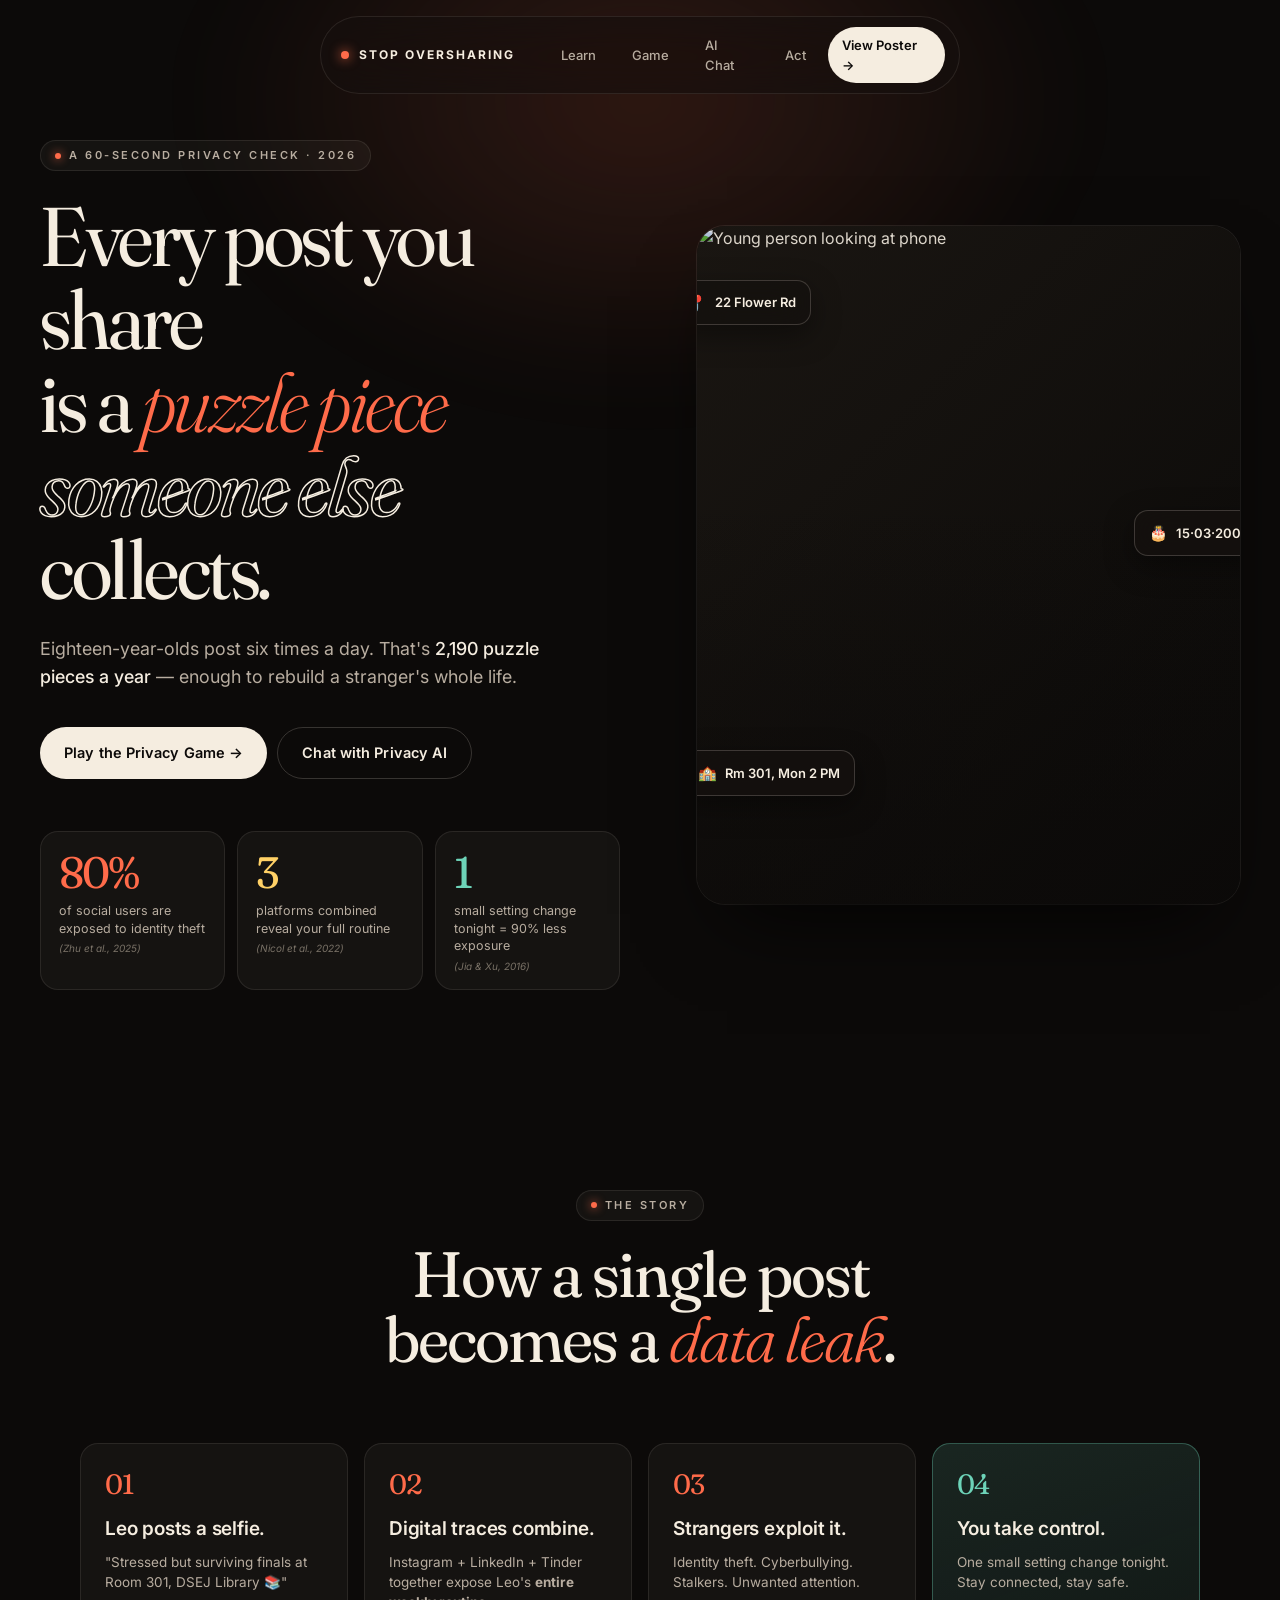
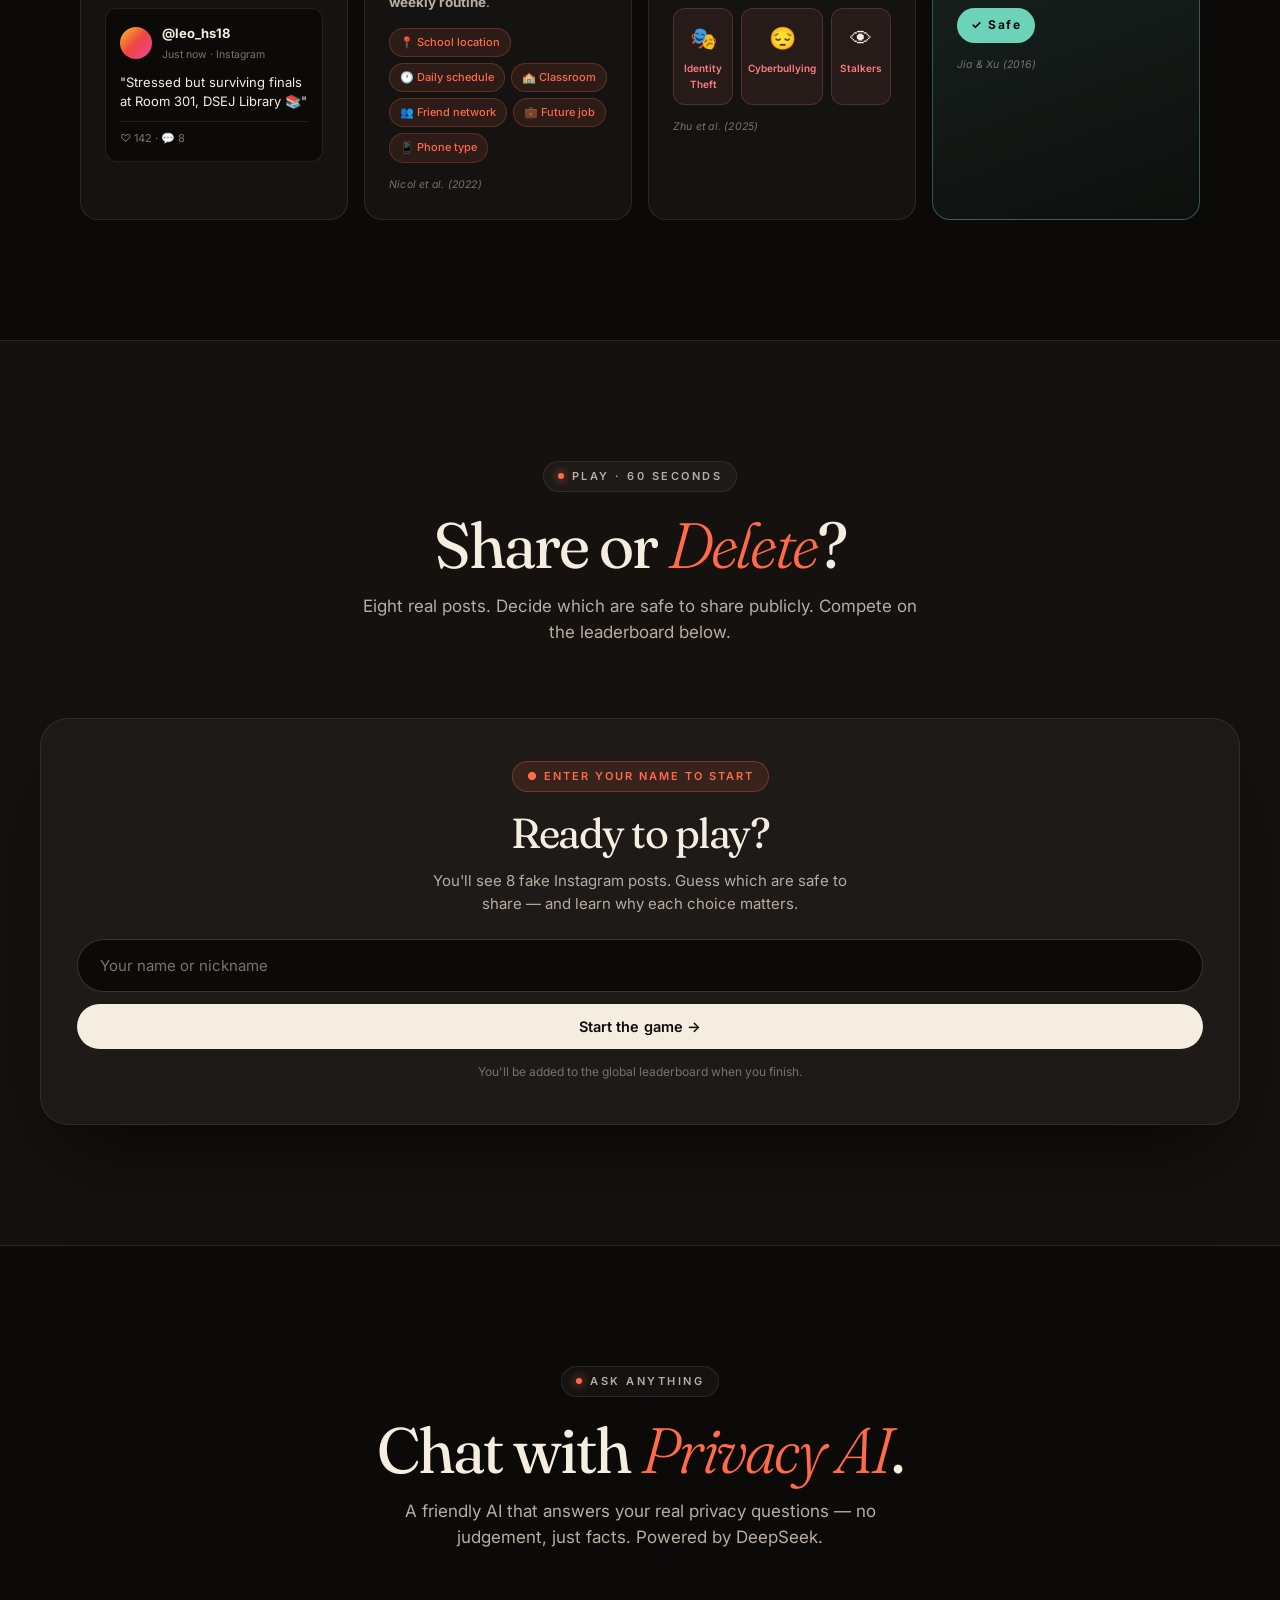
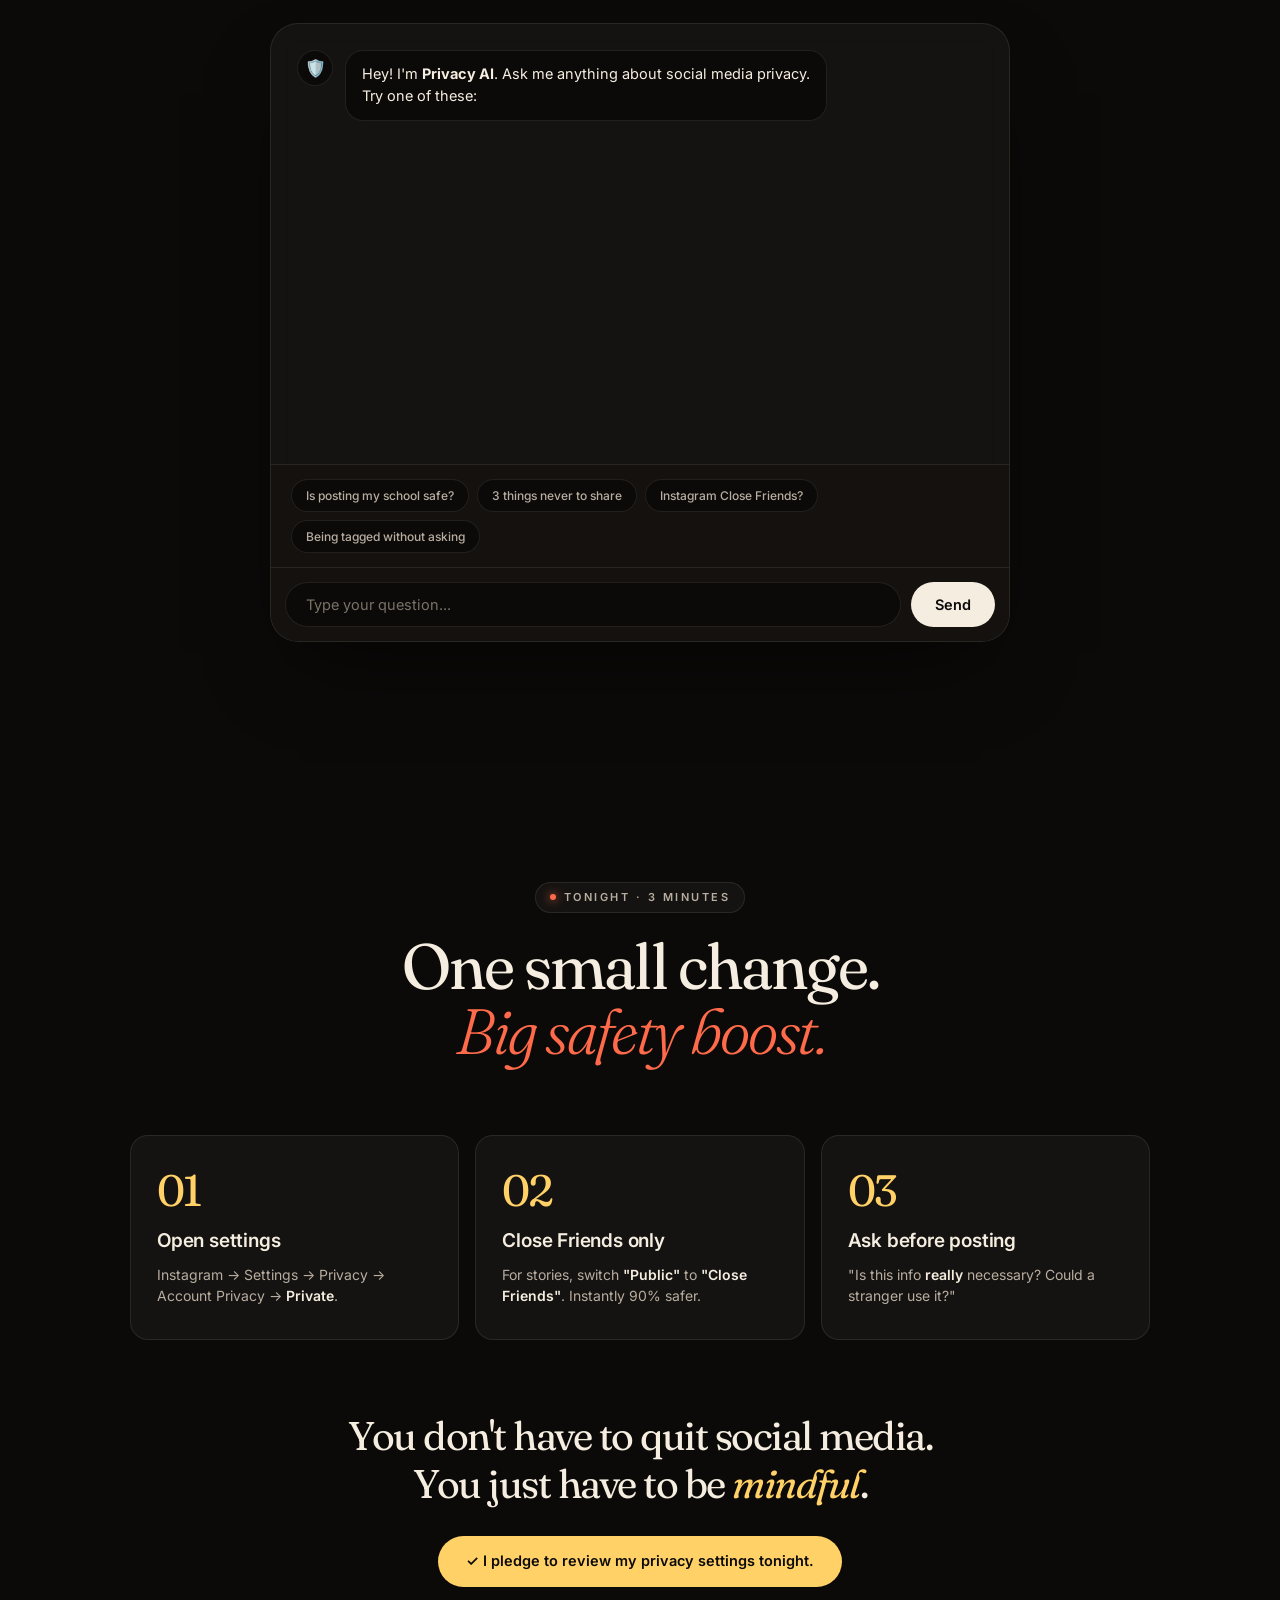
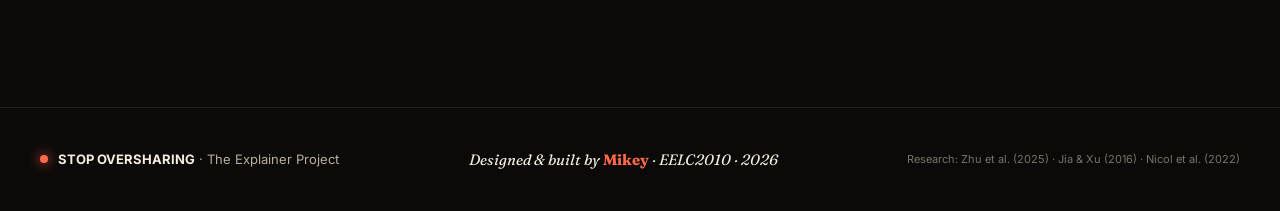
==== commit b979b4e2: "Redesign website: warm dark editorial (Apple/Linear inspired) - Fraunces display font, glass-effect " ====
--- a/index.html
+++ b/index.html
@@ -8,7 +8,7 @@
 
 <link rel="preconnect" href="https://fonts.googleapis.com">
 <link rel="preconnect" href="https://fonts.gstatic.com" crossorigin>
-<link href="https://fonts.googleapis.com/css2?family=Anton&family=Plus+Jakarta+Sans:wght@400;500;600;700;800&family=DM+Serif+Display&display=swap" rel="stylesheet">
+<link href="https://fonts.googleapis.com/css2?family=Fraunces:ital,opsz,wght,SOFT@0,9..144,300..700,30..100;1,9..144,300..700,30..100&family=Inter:wght@400;500;600;700&display=swap" rel="stylesheet">
 <link rel="stylesheet" href="style.css">
 </head>
 <body>
@@ -33,13 +33,12 @@
   <div class="hero-inner">
     <span class="eyebrow">A 60-second privacy check · 2026</span>
     <h1 class="hero-title">
-      Every <span class="coral">post</span> you share<br>
-      is a <span class="outline">puzzle piece</span><br>
-      <span class="teal">someone else</span> collects.
+      Every post you share<br>
+      is a <em>puzzle piece</em><br>
+      <span class="outline">someone else</span> collects.
     </h1>
     <p class="hero-lede">
-      Eighteen-year-olds post six times a day.<br>
-      That's <b>2,190 puzzle pieces a year</b> — enough to rebuild a stranger's whole life.
+      Eighteen-year-olds post six times a day. That's <b>2,190 puzzle pieces a year</b> — enough to rebuild a stranger's whole life.
     </p>
     <div class="hero-cta">
       <a href="#game" class="btn btn-primary">Play the Privacy Game →</a>
@@ -74,8 +73,8 @@
 <!-- ====== LEARN: STORY FLOW ====== -->
 <section id="learn" class="section">
   <div class="section-head">
-    <span class="eyebrow-inline">THE STORY</span>
-    <h2>How a single post<br>becomes a <span class="underline-coral">data leak.</span></h2>
+    <span class="eyebrow-inline">The Story</span>
+    <h2>How a single post<br>becomes a <em>data leak</em>.</h2>
   </div>
 
   <div class="story">
@@ -136,9 +135,9 @@
 <!-- ====== GAME ====== -->
 <section id="game" class="section section-paper">
   <div class="section-head">
-    <span class="eyebrow-inline">PLAY · 60 SECONDS</span>
-    <h2>Share or <span class="underline-teal">Delete</span>?</h2>
-    <p class="section-sub">Eight real posts. Decide which are safe to share publicly.<br>Compete on the leaderboard below.</p>
+    <span class="eyebrow-inline">Play · 60 seconds</span>
+    <h2>Share or <em>Delete</em>?</h2>
+    <p class="section-sub">Eight real posts. Decide which are safe to share publicly. Compete on the leaderboard below.</p>
   </div>
 
   <div class="game-frame">
@@ -146,12 +145,12 @@
     <!-- Start screen: name entry -->
     <div id="game-start" class="game-screen">
       <div class="start-card">
-        <div class="start-kicker">ENTER YOUR NAME TO START</div>
+        <div class="start-kicker">● Enter your name to start</div>
         <h3>Ready to play?</h3>
-        <p>You'll see 8 fake Instagram posts. Guess which are safe — and learn why each choice matters.</p>
+        <p>You'll see 8 fake Instagram posts. Guess which are safe to share — and learn why each choice matters.</p>
         <input id="player-name" maxlength="20" placeholder="Your name or nickname" autocomplete="off">
         <button class="btn btn-primary btn-full" onclick="startGame()">Start the game →</button>
-        <small class="start-note">Tip: You'll be added to the leaderboard when you finish.</small>
+        <small class="start-note">You'll be added to the global leaderboard when you finish.</small>
       </div>
     </div>
 
@@ -179,12 +178,12 @@
     <!-- End screen: leaderboard -->
     <div id="game-end" class="game-screen hidden">
       <div class="end-card">
-        <div class="end-kicker" id="end-kicker">GAME OVER</div>
+        <div class="end-kicker" id="end-kicker">● Game over</div>
         <h3 id="end-title">Well played!</h3>
         <div class="end-score"><span id="final-score">0</span><span class="end-score-max">/8</span></div>
         <p id="end-verdict" class="end-verdict"></p>
 
-        <h4 class="lb-title">🏆 Leaderboard</h4>
+        <h4 class="lb-title">Leaderboard</h4>
         <div class="lb-tabs">
           <button class="lb-tab active" data-lb="global" onclick="switchBoard('global', event)">🌐 Global</button>
           <button class="lb-tab" data-lb="local" onclick="switchBoard('local', event)">📱 This device</button>
@@ -205,9 +204,9 @@
 <!-- ====== AI CHAT ====== -->
 <section id="ai" class="section">
   <div class="section-head">
-    <span class="eyebrow-inline">ASK ANYTHING</span>
-    <h2>Chat with <span class="underline-coral">Privacy AI.</span></h2>
-    <p class="section-sub">A friendly AI that answers your real privacy questions.<br>Powered by DeepSeek.</p>
+    <span class="eyebrow-inline">Ask anything</span>
+    <h2>Chat with <em>Privacy AI</em>.</h2>
+    <p class="section-sub">A friendly AI that answers your real privacy questions — no judgement, just facts. Powered by DeepSeek.</p>
   </div>
 
   <div class="chat-frame">
@@ -238,8 +237,8 @@
 <!-- ====== ACT NOW ====== -->
 <section id="action" class="section section-dark">
   <div class="section-head">
-    <span class="eyebrow-inline light">TONIGHT · 3 MINUTES</span>
-    <h2 class="light">One small change.<br><span class="underline-gold">Big safety boost.</span></h2>
+    <span class="eyebrow-inline">Tonight · 3 minutes</span>
+    <h2>One small change.<br><em>Big safety boost.</em></h2>
   </div>
 
   <div class="action-grid">
@@ -261,7 +260,7 @@
   </div>
 
   <div class="pledge">
-    <p class="pledge-main">You don't have to quit social media.<br>You just have to be <span class="underline-gold">mindful</span>.</p>
+    <p class="pledge-main">You don't have to quit social media.<br>You just have to be <em>mindful</em>.</p>
     <p class="pledge-sign">✓ I pledge to review my privacy settings tonight.</p>
   </div>
 </section>
--- a/style.css
+++ b/style.css
@@ -1,314 +1,372 @@
 /* ==========================================================================
-   Stop Oversharing — Warm editorial theme
+   Stop Oversharing — Warm Dark Editorial
    by Mikey · EELC2010 · 2026
+   Inspired by Apple · Linear · Vercel
    ========================================================================== */
 
 :root {
-  --cream:   #f6f0e5;
-  --paper:   #fdfaf3;
-  --bone:    #fbf6ec;
-  --ink:     #1a1a1a;
-  --ink-2:   #2a2723;
-  --muted:   #6b6357;
-  --line:    rgba(0,0,0,.09);
-
-  --coral:   #e8542c;
-  --coral-l: #ff7a4f;
-  --teal:    #2d6a5f;
-  --teal-l:  #3d8a7c;
-  --gold:    #e6b84a;
+  /* Base */
+  --bg:       #0c0a09;
+  --bg-2:     #14110f;
+  --surface:  rgba(255, 245, 230, 0.04);
+  --surface-h:rgba(255, 245, 230, 0.07);
+  --border:   rgba(255, 245, 230, 0.09);
+  --border-h: rgba(255, 245, 230, 0.18);
+
+  /* Text */
+  --fg:       #f5ede0;
+  --fg-mid:   #b8ada0;
+  --fg-dim:   #7a7267;
+
+  /* Accents */
+  --coral:    #ff6b4a;
+  --coral-d:  #e55535;
+  --gold:     #ffd166;
+  --teal:     #6dd3b8;
+  --teal-d:   #4eb197;
+  --rose:     #ff7d7d;
+
+  --radius:   18px;
+  --radius-s: 12px;
+  --radius-l: 28px;
 }
 
 * { margin: 0; padding: 0; box-sizing: border-box; }
 html { scroll-behavior: smooth; }
 
 body {
-  font-family: 'Plus Jakarta Sans', -apple-system, sans-serif;
-  background: var(--paper);
-  color: var(--ink);
+  font-family: 'Inter', -apple-system, BlinkMacSystemFont, sans-serif;
+  background: var(--bg);
+  color: var(--fg);
   line-height: 1.55;
   -webkit-font-smoothing: antialiased;
+  overflow-x: hidden;
 }
 ::selection { background: var(--coral); color: #fff; }
 
+/* Warm radial glow behind hero */
+body::before {
+  content: '';
+  position: fixed;
+  top: -200px;
+  left: 50%;
+  transform: translateX(-50%);
+  width: 900px;
+  height: 600px;
+  background: radial-gradient(ellipse at center, rgba(255, 107, 74, .15), transparent 70%);
+  filter: blur(40px);
+  z-index: 0;
+  pointer-events: none;
+}
+
 img { max-width: 100%; display: block; }
 
-/* ==== Type helpers ==== */
+/* ========== Type tokens ========== */
+.serif {
+  font-family: 'Fraunces', 'Playfair Display', Georgia, serif;
+  font-weight: 400;
+  font-variation-settings: 'SOFT' 30, 'WONK' 0;
+}
 .coral { color: var(--coral); }
+.gold  { color: var(--gold); }
 .teal  { color: var(--teal); }
-.outline {
-  color: transparent;
-  -webkit-text-stroke: 1.5px var(--ink);
-}
-.light { color: var(--cream) !important; }
-.underline-coral {
-  position: relative;
-  display: inline-block;
-}
-.underline-coral::after {
-  content: '';
-  position: absolute;
-  left: -4px; right: -4px;
-  bottom: 4px;
-  height: 14px;
-  background: var(--coral);
-  opacity: .25;
-  z-index: -1;
-  border-radius: 4px;
-}
-.underline-teal::after, .underline-gold::after {
-  content: '';
-  position: absolute;
-  left: -4px; right: -4px;
-  bottom: 4px;
-  height: 14px;
-  z-index: -1;
-  border-radius: 4px;
-}
-.underline-teal { position: relative; display: inline-block; }
-.underline-teal::after { background: var(--teal); opacity: .22; }
-.underline-gold { position: relative; display: inline-block; }
-.underline-gold::after { background: var(--gold); opacity: .55; }
+.dim   { color: var(--fg-mid); }
 
 .eyebrow,
 .eyebrow-inline {
-  display: inline-block;
+  display: inline-flex;
+  align-items: center;
+  gap: 8px;
   padding: 6px 14px;
-  background: var(--ink);
-  color: var(--cream);
+  background: var(--surface);
+  border: 1px solid var(--border);
+  color: var(--fg-mid);
   font-size: 11px;
-  font-weight: 700;
-  letter-spacing: 3px;
+  font-weight: 600;
+  letter-spacing: 2.5px;
   border-radius: 100px;
   text-transform: uppercase;
 }
-.eyebrow-inline.light {
-  background: rgba(255,255,255,.12);
-  color: var(--cream);
-  border: 1px solid rgba(255,255,255,.25);
-}
-
-/* ==== NAV ==== */
+.eyebrow::before,
+.eyebrow-inline::before {
+  content: '';
+  width: 6px; height: 6px;
+  border-radius: 50%;
+  background: var(--coral);
+  box-shadow: 0 0 10px var(--coral);
+}
+.light { color: var(--fg) !important; }
+
+/* ========== NAV ========== */
 .nav {
   position: fixed;
-  top: 0; left: 0; right: 0;
-  padding: 16px 48px;
+  top: 16px; left: 50%;
+  transform: translateX(-50%);
+  padding: 10px 14px 10px 20px;
   display: flex;
   justify-content: space-between;
   align-items: center;
-  background: rgba(253, 250, 243, .85);
-  backdrop-filter: blur(14px);
-  border-bottom: 1px solid var(--line);
+  gap: 32px;
+  background: rgba(20, 17, 15, 0.7);
+  backdrop-filter: blur(20px) saturate(180%);
+  -webkit-backdrop-filter: blur(20px) saturate(180%);
+  border: 1px solid var(--border);
+  border-radius: 100px;
   z-index: 100;
+  max-width: calc(100% - 32px);
 }
 .nav-brand {
   display: flex; align-items: center; gap: 10px;
+  flex-shrink: 0;
 }
 .nav-dot {
-  width: 10px; height: 10px; border-radius: 50%;
+  width: 8px; height: 8px; border-radius: 50%;
   background: var(--coral);
-  box-shadow: 0 0 0 3px rgba(232, 84, 44, .18);
+  box-shadow: 0 0 12px var(--coral);
 }
 .nav-title {
-  font-weight: 800;
+  font-weight: 700;
+  font-size: 12px;
+  letter-spacing: 2px;
+}
+.nav-links {
+  display: flex; gap: 8px; align-items: center;
+}
+.nav-links a {
+  padding: 8px 14px;
   font-size: 13px;
-  letter-spacing: 3px;
-}
-.nav-links {
-  display: flex; gap: 32px; align-items: center;
-}
-.nav-links a {
-  font-size: 14px;
-  font-weight: 600;
-  color: var(--muted);
+  font-weight: 500;
+  color: var(--fg-mid);
   text-decoration: none;
-  transition: color .2s;
-}
-.nav-links a:hover { color: var(--ink); }
+  border-radius: 100px;
+  transition: all .2s ease;
+}
+.nav-links a:hover { color: var(--fg); background: var(--surface-h); }
 .btn-small {
-  padding: 8px 16px;
-  background: var(--ink);
-  color: var(--cream) !important;
-  border-radius: 100px;
-  font-size: 13px !important;
-  font-weight: 700 !important;
-}
-.btn-small:hover { background: var(--coral); color: #fff !important; }
-
-/* ==== BUTTONS ==== */
+  background: var(--fg) !important;
+  color: var(--bg) !important;
+  font-weight: 600 !important;
+}
+.btn-small:hover { background: var(--coral) !important; color: #fff !important; }
+
+/* ========== BUTTONS ========== */
 .btn {
   display: inline-flex;
   align-items: center;
   justify-content: center;
   gap: 8px;
-  padding: 14px 26px;
+  padding: 14px 24px;
   border-radius: 100px;
   text-decoration: none;
-  font-weight: 700;
+  font-weight: 600;
   font-size: 14.5px;
   cursor: pointer;
   border: none;
   transition: all .2s ease;
   font-family: inherit;
-  letter-spacing: .2px;
+  letter-spacing: .1px;
+  white-space: nowrap;
 }
 .btn-primary {
-  background: var(--ink);
-  color: var(--cream);
-}
-.btn-primary:hover { background: var(--coral); transform: translateY(-1px); }
+  background: var(--fg);
+  color: var(--bg);
+}
+.btn-primary:hover {
+  background: var(--coral);
+  color: #fff;
+  transform: translateY(-1px);
+  box-shadow: 0 10px 30px -10px rgba(255, 107, 74, .5);
+}
 .btn-ghost {
   background: transparent;
-  color: var(--ink);
-  border: 1.5px solid var(--ink);
-}
-.btn-ghost:hover { background: var(--ink); color: var(--cream); }
+  color: var(--fg);
+  border: 1px solid var(--border-h);
+}
+.btn-ghost:hover { background: var(--surface-h); border-color: var(--fg-mid); }
 .btn-coral {
   background: var(--coral);
   color: #fff;
 }
-.btn-coral:hover { background: var(--coral-l); }
+.btn-coral:hover { background: var(--coral-d); }
 .btn-teal {
   background: var(--teal);
-  color: #fff;
-}
-.btn-teal:hover { background: var(--teal-l); }
+  color: #0c0a09;
+}
+.btn-teal:hover { background: var(--teal-d); }
 .btn-full { width: 100%; }
 
 /* ==========================================================================
    HERO
    ========================================================================== */
 .hero {
-  padding: 140px 48px 80px;
+  padding: 140px 40px 80px;
   display: grid;
-  grid-template-columns: 1.15fr 1fr;
-  gap: 64px;
+  grid-template-columns: 1.1fr 1fr;
+  gap: 60px;
   align-items: center;
-  max-width: 1400px;
+  max-width: 1280px;
   margin: 0 auto;
-  min-height: 85vh;
-}
+  position: relative;
+  z-index: 1;
+  min-height: 92vh;
+}
+.hero-inner { max-width: 620px; }
 .hero-title {
-  font-family: 'Anton', sans-serif;
-  font-size: clamp(48px, 7vw, 96px);
-  line-height: .92;
-  letter-spacing: -1px;
-  text-transform: uppercase;
-  margin: 22px 0;
+  font-family: 'Fraunces', 'Playfair Display', serif;
+  font-weight: 400;
+  font-variation-settings: 'SOFT' 30, 'opsz' 144;
+  font-size: clamp(48px, 6.5vw, 86px);
+  line-height: 1;
+  letter-spacing: -2.5px;
+  margin: 24px 0 24px;
+  color: var(--fg);
+}
+.hero-title em {
+  font-style: italic;
+  font-weight: 300;
+  color: var(--coral);
+}
+.hero-title .outline {
+  color: transparent;
+  -webkit-text-stroke: 1.5px var(--fg);
+  font-style: italic;
 }
 .hero-lede {
-  font-family: 'DM Serif Display', serif;
-  font-size: clamp(17px, 1.6vw, 22px);
-  line-height: 1.45;
-  color: var(--muted);
-  max-width: 520px;
-  margin-bottom: 32px;
-}
-.hero-lede b { color: var(--ink); font-weight: 400; }
+  font-size: clamp(16px, 1.4vw, 19px);
+  line-height: 1.55;
+  color: var(--fg-mid);
+  max-width: 500px;
+  margin-bottom: 36px;
+}
+.hero-lede b { color: var(--fg); font-weight: 500; }
 .hero-cta {
   display: flex;
-  gap: 12px;
+  gap: 10px;
   flex-wrap: wrap;
-  margin-bottom: 48px;
-}
-
-/* stats row */
+  margin-bottom: 52px;
+}
 .hero-cards {
   display: grid;
   grid-template-columns: repeat(3, 1fr);
-  gap: 16px;
-  max-width: 620px;
+  gap: 12px;
+  max-width: 580px;
 }
 .stat-card {
   padding: 18px 18px 16px;
-  background: var(--cream);
-  border-radius: 14px;
-  border: 1px solid var(--line);
+  background: var(--surface);
+  border: 1px solid var(--border);
+  border-radius: var(--radius);
+  transition: all .3s ease;
+}
+.stat-card:hover {
+  background: var(--surface-h);
+  border-color: var(--border-h);
+  transform: translateY(-2px);
 }
 .stat-num {
-  font-family: 'Anton', sans-serif;
-  font-size: 40px;
+  font-family: 'Fraunces', serif;
+  font-weight: 400;
+  font-variation-settings: 'SOFT' 50;
+  font-size: 44px;
+  line-height: 1;
   color: var(--coral);
-  line-height: 1;
-  margin-bottom: 6px;
-}
-.stat-card:nth-child(2) .stat-num { color: var(--teal); }
-.stat-card:nth-child(3) .stat-num { color: var(--ink); }
+  margin-bottom: 8px;
+  letter-spacing: -2px;
+}
+.stat-card:nth-child(2) .stat-num { color: var(--gold); }
+.stat-card:nth-child(3) .stat-num { color: var(--teal); }
 .stat-lbl {
-  font-size: 12px;
-  line-height: 1.35;
-  color: var(--muted);
+  font-size: 12.5px;
+  line-height: 1.4;
+  color: var(--fg-mid);
 }
 .stat-lbl span {
   display: block;
   font-size: 10px;
-  opacity: .7;
+  color: var(--fg-dim);
   margin-top: 4px;
   font-style: italic;
 }
 
-/* hero photo */
+/* Hero photo */
 .hero-photo {
   position: relative;
   aspect-ratio: 4 / 5;
-  border-radius: 20px;
+  border-radius: var(--radius-l);
   overflow: hidden;
-  background: linear-gradient(135deg, #3a3530, #1a1816);
-  box-shadow: 0 30px 60px -20px rgba(0,0,0,.4);
+  background: linear-gradient(135deg, #1a1612, #0a0908);
+  box-shadow:
+    0 40px 80px -30px rgba(0,0,0,.8),
+    0 0 0 1px var(--border);
 }
 .hero-photo img {
   width: 100%; height: 100%;
   object-fit: cover;
+  filter: saturate(0.95) brightness(0.9);
+}
+.hero-photo::after {
+  content: '';
+  position: absolute;
+  inset: 0;
+  background: linear-gradient(180deg, transparent 40%, rgba(12,10,9,.6) 100%);
 }
 .photo-badge {
   position: absolute;
-  background: #fff;
+  background: rgba(20, 17, 15, 0.85);
+  backdrop-filter: blur(16px) saturate(180%);
+  -webkit-backdrop-filter: blur(16px) saturate(180%);
+  border: 1px solid var(--border-h);
   padding: 10px 14px;
   border-radius: 14px;
-  font-weight: 700;
+  font-weight: 600;
   font-size: 13px;
   display: inline-flex;
   align-items: center;
   gap: 8px;
-  box-shadow: 0 10px 30px rgba(0,0,0,.25);
+  box-shadow: 0 10px 30px rgba(0,0,0,.4);
+  color: var(--fg);
+  white-space: nowrap;
+  z-index: 2;
   animation: badge-float 5s ease-in-out infinite;
-  white-space: nowrap;
-}
-.photo-badge span { font-size: 16px; }
-.photo-badge.b1 { top: 10%; left: -20px; transform: rotate(-5deg); }
-.photo-badge.b2 { top: 40%; right: -20px; transform: rotate(4deg); animation-delay: 1.5s; }
-.photo-badge.b3 { bottom: 18%; left: -10px; transform: rotate(-2deg); animation-delay: 3s; }
+}
+.photo-badge span:first-child { font-size: 15px; }
+.photo-badge.b1 { top: 8%; left: -24px; animation-delay: 0s; }
+.photo-badge.b2 { top: 42%; right: -24px; animation-delay: 1.8s; }
+.photo-badge.b3 { bottom: 16%; left: -14px; animation-delay: 3.4s; }
 @keyframes badge-float {
-  0%, 100% { transform: translateY(0) rotate(var(--r, 0deg)); }
-  50% { transform: translateY(-6px) rotate(var(--r, 0deg)); }
+  0%, 100% { transform: translateY(0); }
+  50%      { transform: translateY(-8px); }
 }
 
 /* ==========================================================================
-   SECTION LAYOUT
+   SECTIONS
    ========================================================================== */
 .section {
-  padding: 100px 48px;
+  padding: 120px 40px;
   max-width: 1200px;
   margin: 0 auto;
+  position: relative;
+  z-index: 1;
+}
+.section-paper,
+.section-dark {
+  max-width: 100%;
+  padding-left: 40px;
+  padding-right: 40px;
 }
 .section-paper {
-  background: var(--cream);
-  max-width: 100%;
-  padding-left: 48px;
-  padding-right: 48px;
+  background: var(--bg-2);
+  border-top: 1px solid var(--border);
+  border-bottom: 1px solid var(--border);
 }
 .section-paper .section-head,
 .section-paper .game-frame,
 .section-paper .chat-frame {
-  max-width: 1100px;
+  max-width: 1200px;
   margin-left: auto;
   margin-right: auto;
 }
-.section-dark {
-  background: var(--ink-2);
-  color: var(--cream);
-  max-width: 100%;
-}
+.section-dark { background: var(--bg); }
 .section-dark .section-head,
 .section-dark .action-grid,
 .section-dark .pledge {
@@ -319,261 +377,275 @@
 
 .section-head {
   text-align: center;
-  margin-bottom: 64px;
+  margin-bottom: 72px;
 }
 .section-head h2 {
-  font-family: 'Anton', sans-serif;
-  font-size: clamp(40px, 5.5vw, 72px);
-  line-height: .98;
-  letter-spacing: -0.5px;
-  text-transform: uppercase;
-  margin: 16px 0 12px;
-}
+  font-family: 'Fraunces', serif;
+  font-weight: 400;
+  font-variation-settings: 'SOFT' 30;
+  font-size: clamp(38px, 5vw, 68px);
+  line-height: 1.02;
+  letter-spacing: -2px;
+  margin: 20px auto 16px;
+  max-width: 860px;
+}
+.section-head h2 em { font-style: italic; font-weight: 300; color: var(--coral); }
 .section-sub {
-  font-family: 'DM Serif Display', serif;
-  font-size: 18px;
-  color: var(--muted);
-  margin-top: 10px;
-}
-.section-dark .section-sub { color: rgba(246, 240, 229, .7); }
+  font-size: 17px;
+  color: var(--fg-mid);
+  max-width: 560px;
+  margin: 14px auto 0;
+  line-height: 1.55;
+}
 
 /* ==========================================================================
-   STORY
+   STORY (4 steps)
    ========================================================================== */
 .story {
   display: grid;
   grid-template-columns: repeat(4, 1fr);
-  gap: 20px;
+  gap: 16px;
 }
 .story-step {
-  background: var(--paper);
-  border: 1px solid var(--line);
-  border-radius: 20px;
-  padding: 26px;
-  transition: all .3s ease;
+  background: var(--surface);
+  border: 1px solid var(--border);
+  border-radius: var(--radius);
+  padding: 26px 24px;
+  transition: all .35s ease;
   position: relative;
+  overflow: hidden;
 }
 .story-step:hover {
   transform: translateY(-4px);
-  box-shadow: 0 20px 40px -20px rgba(0,0,0,.15);
+  border-color: var(--border-h);
+  background: var(--surface-h);
 }
 .story-step.highlight {
-  background: var(--ink);
-  color: var(--cream);
-  border-color: var(--ink);
-}
-.story-step.highlight h3,
-.story-step.highlight p,
-.story-step.highlight .step-tag { color: var(--cream); }
+  background: linear-gradient(160deg, rgba(109, 211, 184, .14), rgba(109, 211, 184, .03));
+  border-color: rgba(109, 211, 184, .35);
+}
 .step-tag {
-  font-family: 'Anton', sans-serif;
-  font-size: 13px;
-  letter-spacing: 3px;
+  font-family: 'Fraunces', serif;
+  font-variation-settings: 'SOFT' 50;
+  font-size: 28px;
   color: var(--coral);
   margin-bottom: 16px;
-}
-.step-tag.solved { color: var(--gold); }
+  letter-spacing: -1px;
+  line-height: 1;
+}
+.story-step.highlight .step-tag { color: var(--teal); }
 .story-step h3 {
-  font-family: 'Anton', sans-serif;
-  font-size: 26px;
-  line-height: 1.05;
-  letter-spacing: -.3px;
-  text-transform: uppercase;
-  margin-bottom: 10px;
-}
-.story-step p {
-  font-size: 14px;
-  color: var(--muted);
+  font-size: 19px;
+  font-weight: 600;
+  letter-spacing: -0.2px;
+  margin-bottom: 8px;
+  color: var(--fg);
+}
+.story-step > p {
+  font-size: 13.5px;
+  color: var(--fg-mid);
   margin-bottom: 16px;
-}
-.story-step.highlight p { color: rgba(246, 240, 229, .75); }
+  line-height: 1.5;
+}
 .src {
   display: block;
   margin-top: 14px;
-  font-size: 11px;
-  opacity: .65;
+  font-size: 10.5px;
+  color: var(--fg-dim);
   font-style: italic;
+  letter-spacing: .2px;
 }
 
 .mock-post {
-  background: #fff;
-  border: 1px solid var(--line);
-  border-radius: 14px;
+  background: var(--bg);
+  border: 1px solid var(--border);
+  border-radius: var(--radius-s);
   padding: 14px;
   font-size: 13px;
 }
-.mock-head {
-  display: flex;
-  align-items: center;
-  gap: 10px;
-  margin-bottom: 10px;
-}
+.mock-head { display: flex; align-items: center; gap: 10px; margin-bottom: 10px; }
 .avatar-dot {
-  width: 34px; height: 34px;
+  width: 32px; height: 32px;
   border-radius: 50%;
   background: linear-gradient(135deg, #fbbf24, #ef4444, #ec4899);
   flex-shrink: 0;
 }
-.mock-head b { font-size: 13px; display: block; }
-.mock-head small { font-size: 10px; color: var(--muted); }
-.mock-body { line-height: 1.45; margin-bottom: 10px; }
+.mock-head b { font-size: 13px; display: block; color: var(--fg); }
+.mock-head small { font-size: 10.5px; color: var(--fg-dim); }
+.mock-body { line-height: 1.45; margin-bottom: 10px; color: var(--fg); }
 .mock-foot {
   font-size: 11px;
-  color: var(--muted);
+  color: var(--fg-dim);
   padding-top: 8px;
-  border-top: 1px solid var(--line);
-}
-
-.trace-cloud {
-  display: flex;
-  flex-wrap: wrap;
-  gap: 6px;
-}
+  border-top: 1px solid var(--border);
+}
+
+.trace-cloud { display: flex; flex-wrap: wrap; gap: 6px; }
 .trace-chip {
-  background: rgba(232, 84, 44, .1);
+  background: rgba(255, 107, 74, .1);
+  border: 1px solid rgba(255, 107, 74, .25);
   color: var(--coral);
-  padding: 6px 10px;
+  padding: 5px 10px;
   border-radius: 100px;
   font-size: 11px;
-  font-weight: 600;
-}
-
-.risk-row {
-  display: flex;
-  gap: 10px;
-  margin-top: 12px;
-}
+  font-weight: 500;
+}
+
+.risk-row { display: flex; gap: 8px; }
 .risk {
   flex: 1;
   text-align: center;
-  padding: 14px 8px;
-  background: rgba(232, 84, 44, .08);
-  border-radius: 12px;
+  padding: 12px 6px;
+  background: rgba(255, 125, 125, .08);
+  border: 1px solid rgba(255, 125, 125, .2);
+  border-radius: var(--radius-s);
   font-size: 22px;
 }
 .risk small {
   display: block;
   margin-top: 6px;
   font-size: 10px;
-  color: var(--coral);
+  color: var(--rose);
+  font-weight: 600;
+}
+
+.solved-badge {
+  display: inline-flex;
+  align-items: center;
+  gap: 6px;
+  padding: 8px 14px;
+  background: var(--teal);
+  color: var(--bg);
   font-weight: 700;
-}
-
-.solved-badge {
-  display: inline-block;
-  padding: 8px 14px;
-  background: var(--gold);
-  color: var(--ink);
-  font-weight: 800;
-  font-size: 13px;
-  letter-spacing: 2px;
-  border-radius: 100px;
-  margin-top: 8px;
+  font-size: 12px;
+  letter-spacing: 1.5px;
+  border-radius: 100px;
 }
 
 /* ==========================================================================
    GAME
    ========================================================================== */
 .game-frame {
-  max-width: 640px;
+  max-width: 600px;
   margin: 0 auto;
-  background: var(--paper);
-  border-radius: 24px;
-  border: 1px solid var(--line);
+  background: var(--surface);
+  border: 1px solid var(--border);
+  border-radius: var(--radius-l);
   overflow: hidden;
-  box-shadow: 0 20px 40px -20px rgba(0,0,0,.08);
+  box-shadow: 0 40px 80px -30px rgba(0,0,0,.7);
+  backdrop-filter: blur(12px);
 }
 .game-screen { padding: 32px; }
 .game-screen.hidden { display: none; }
 
 /* Start */
-.start-card { text-align: center; padding: 20px 10px; }
+.start-card { text-align: center; padding: 10px 4px; }
 .start-kicker {
-  font-family: 'Anton', sans-serif;
+  display: inline-flex;
+  align-items: center;
+  gap: 6px;
+  padding: 6px 14px;
+  background: rgba(255, 107, 74, .12);
+  border: 1px solid rgba(255, 107, 74, .3);
   color: var(--coral);
-  letter-spacing: 3px;
-  font-size: 12px;
+  border-radius: 100px;
+  font-size: 11px;
+  font-weight: 600;
+  letter-spacing: 2px;
+  margin-bottom: 20px;
+  text-transform: uppercase;
+}
+.start-card h3 {
+  font-family: 'Fraunces', serif;
+  font-weight: 400;
+  font-variation-settings: 'SOFT' 30;
+  font-size: 42px;
+  line-height: 1.02;
+  letter-spacing: -1.5px;
   margin-bottom: 14px;
 }
-.start-card h3 {
-  font-family: 'Anton', sans-serif;
-  font-size: 40px;
-  line-height: 1;
-  text-transform: uppercase;
-  margin-bottom: 12px;
-}
-.start-card p {
-  color: var(--muted);
-  margin-bottom: 22px;
+.start-card > p {
+  color: var(--fg-mid);
+  margin-bottom: 24px;
   font-size: 15px;
+  max-width: 420px;
+  margin-left: auto;
+  margin-right: auto;
 }
 #player-name {
   width: 100%;
-  padding: 16px 20px;
-  border: 1.5px solid var(--line);
-  border-radius: 14px;
+  padding: 16px 22px;
+  background: var(--bg);
+  border: 1px solid var(--border-h);
+  border-radius: 100px;
   font-family: inherit;
-  font-size: 16px;
-  background: #fff;
-  margin-bottom: 14px;
+  font-size: 15px;
+  color: var(--fg);
+  margin-bottom: 12px;
   transition: border-color .2s;
 }
+#player-name::placeholder { color: var(--fg-dim); }
 #player-name:focus {
   outline: none;
-  border-color: var(--ink);
+  border-color: var(--coral);
+  box-shadow: 0 0 0 4px rgba(255, 107, 74, .15);
 }
 .start-note {
   display: block;
   margin-top: 14px;
   font-size: 12px;
-  color: var(--muted);
+  color: var(--fg-dim);
 }
 
 /* HUD */
 .hud {
   display: grid;
   grid-template-columns: repeat(4, 1fr);
-  gap: 10px;
-  background: var(--cream);
-  padding: 14px;
-  border-radius: 14px;
-  margin-bottom: 16px;
+  gap: 1px;
+  background: var(--border);
+  padding: 1px;
+  border-radius: var(--radius-s);
+  margin-bottom: 18px;
+  overflow: hidden;
 }
 .hud-item {
+  background: var(--bg);
+  padding: 12px 10px;
   display: flex;
   flex-direction: column;
-  gap: 2px;
+  gap: 3px;
   text-align: center;
 }
 .hud-lbl {
-  font-size: 10px;
+  font-size: 9.5px;
   letter-spacing: 2px;
-  color: var(--muted);
-  font-weight: 700;
+  color: var(--fg-dim);
+  font-weight: 600;
   text-transform: uppercase;
 }
 .hud-val {
-  font-family: 'Anton', sans-serif;
+  font-family: 'Fraunces', serif;
+  font-weight: 400;
   font-size: 20px;
-  color: var(--ink);
+  color: var(--fg);
   line-height: 1;
+  letter-spacing: -0.5px;
 }
 #hud-name {
-  font-family: 'Plus Jakarta Sans', sans-serif;
-  font-size: 14px;
-  font-weight: 700;
+  font-family: 'Inter', sans-serif;
+  font-size: 13.5px;
+  font-weight: 600;
   overflow: hidden;
   text-overflow: ellipsis;
   white-space: nowrap;
 }
 
-/* Progress */
 .progress-track {
-  height: 6px;
-  background: var(--cream);
+  height: 4px;
+  background: var(--border);
   border-radius: 100px;
   overflow: hidden;
-  margin-bottom: 20px;
+  margin-bottom: 22px;
 }
 .progress-bar {
   height: 100%;
@@ -583,24 +655,23 @@
   transition: width .4s ease;
 }
 
-/* Game card (fake post) */
-.card-stack { min-height: 280px; position: relative; }
+.card-stack { min-height: 240px; }
 .fake-post {
-  background: #fff;
-  border: 1px solid var(--line);
-  border-radius: 18px;
+  background: var(--bg);
+  border: 1px solid var(--border);
+  border-radius: var(--radius);
   padding: 18px;
   animation: slide-in .35s ease;
 }
 @keyframes slide-in {
-  from { opacity: 0; transform: translateY(10px); }
+  from { opacity: 0; transform: translateY(8px); }
   to   { opacity: 1; transform: translateY(0); }
 }
 .fp-head {
   display: flex;
   align-items: center;
   gap: 12px;
-  margin-bottom: 12px;
+  margin-bottom: 14px;
 }
 .fp-avatar {
   width: 40px; height: 40px;
@@ -610,105 +681,125 @@
   color: #fff; font-weight: 700; font-size: 14px;
   flex-shrink: 0;
 }
-.fp-head b { font-size: 14px; display: block; }
-.fp-head small { font-size: 11px; color: var(--muted); }
+.fp-head b { font-size: 14px; color: var(--fg); display: block; }
+.fp-head small { font-size: 11px; color: var(--fg-dim); }
 .fp-body {
-  font-size: 15.5px;
-  line-height: 1.5;
-  padding: 8px 0;
+  font-size: 15px;
+  line-height: 1.55;
+  color: var(--fg);
+  padding: 6px 0 10px;
 }
 .fp-meta {
-  font-size: 12px;
-  color: var(--muted);
+  font-size: 11.5px;
+  color: var(--fg-dim);
   padding-top: 10px;
-  border-top: 1px solid var(--line);
-}
-
-/* Choice buttons */
+  border-top: 1px solid var(--border);
+}
+
 .choice-row {
   display: grid;
   grid-template-columns: 1fr 1fr;
   gap: 10px;
   margin-top: 16px;
 }
-.choice-row .btn { padding: 16px; font-size: 15px; }
+.choice-row .btn { padding: 15px; font-size: 14px; }
 
 /* Result feedback */
 .game-result {
   margin-top: 16px;
   padding: 18px;
-  border-radius: 14px;
+  border-radius: var(--radius);
   animation: slide-in .35s ease;
+  background: var(--surface);
+  border: 1px solid var(--border-h);
 }
 .game-result.correct {
-  background: rgba(45, 106, 95, .1);
-  border: 1px solid var(--teal);
+  background: rgba(109, 211, 184, .08);
+  border-color: rgba(109, 211, 184, .35);
 }
 .game-result.wrong {
-  background: rgba(232, 84, 44, .08);
-  border: 1px solid var(--coral);
+  background: rgba(255, 125, 125, .08);
+  border-color: rgba(255, 125, 125, .35);
 }
 .game-result.hidden { display: none; }
 .result-head {
-  font-family: 'Anton', sans-serif;
-  font-size: 22px;
-  letter-spacing: .5px;
-  margin-bottom: 8px;
-  text-transform: uppercase;
+  font-family: 'Fraunces', serif;
+  font-weight: 400;
+  font-variation-settings: 'SOFT' 30;
+  font-size: 26px;
+  letter-spacing: -0.5px;
+  margin-bottom: 10px;
 }
 .game-result.correct .result-head { color: var(--teal); }
-.game-result.wrong .result-head { color: var(--coral); }
-.result-text { font-size: 14px; line-height: 1.55; color: var(--ink); }
-.result-text b { color: var(--ink); }
+.game-result.wrong .result-head { color: var(--rose); }
+.result-text { font-size: 13.5px; line-height: 1.55; color: var(--fg-mid); }
+.result-text b { color: var(--fg); font-weight: 600; }
+.result-text small { color: var(--fg-dim); font-size: 11px; font-style: italic; }
 
 /* End screen */
 .end-card { text-align: center; }
 .end-kicker {
-  font-family: 'Anton', sans-serif;
-  letter-spacing: 4px;
-  font-size: 12px;
-  color: var(--coral);
-  margin-bottom: 10px;
-}
-.end-card h3 {
-  font-family: 'Anton', sans-serif;
-  font-size: 38px;
-  line-height: 1;
-  text-transform: uppercase;
-  margin-bottom: 12px;
-}
-.end-score {
-  font-family: 'Anton', sans-serif;
-  font-size: 90px;
-  line-height: 1;
-  color: var(--ink);
-  letter-spacing: -2px;
-}
-.end-score-max {
-  font-size: 36px;
-  color: var(--muted);
-  margin-left: 6px;
-}
-.end-verdict {
-  font-family: 'DM Serif Display', serif;
-  font-size: 17px;
-  color: var(--muted);
-  margin: 14px auto 30px;
-  max-width: 420px;
-}
-.lb-title {
-  font-family: 'Anton', sans-serif;
+  display: inline-flex;
+  padding: 6px 14px;
+  background: rgba(255, 209, 102, .12);
+  border: 1px solid rgba(255, 209, 102, .3);
+  color: var(--gold);
+  border-radius: 100px;
+  font-size: 11px;
+  font-weight: 600;
   letter-spacing: 2px;
-  font-size: 18px;
   margin-bottom: 14px;
   text-transform: uppercase;
 }
+.end-card h3 {
+  font-family: 'Fraunces', serif;
+  font-weight: 400;
+  font-variation-settings: 'SOFT' 30;
+  font-size: 36px;
+  line-height: 1.02;
+  letter-spacing: -1px;
+  margin-bottom: 20px;
+}
+.end-score {
+  font-family: 'Fraunces', serif;
+  font-weight: 400;
+  font-size: 100px;
+  line-height: 1;
+  color: var(--fg);
+  letter-spacing: -4px;
+  display: flex;
+  align-items: baseline;
+  justify-content: center;
+}
+.end-score-max {
+  font-size: 40px;
+  color: var(--fg-dim);
+  margin-left: 4px;
+  letter-spacing: -1px;
+}
+.end-verdict {
+  font-size: 15.5px;
+  color: var(--fg-mid);
+  margin: 10px auto 30px;
+  max-width: 420px;
+  line-height: 1.55;
+}
+
+.lb-title {
+  font-size: 12px;
+  font-weight: 600;
+  letter-spacing: 2px;
+  color: var(--fg-dim);
+  text-transform: uppercase;
+  margin-bottom: 14px;
+}
 .lb-tabs {
   display: inline-flex;
-  background: var(--cream);
-  padding: 4px;
-  border-radius: 100px;
-  gap: 4px;
+  background: var(--bg);
+  padding: 3px;
+  border: 1px solid var(--border);
+  border-radius: 100px;
+  gap: 2px;
   margin-bottom: 16px;
 }
 .lb-tab {
@@ -716,22 +807,23 @@
   background: transparent;
   border: none;
   font-family: inherit;
-  font-weight: 700;
+  font-weight: 500;
   font-size: 12.5px;
-  color: var(--muted);
+  color: var(--fg-mid);
   border-radius: 100px;
   cursor: pointer;
   transition: all .2s;
 }
 .lb-tab.active {
-  background: var(--ink);
-  color: var(--cream);
+  background: var(--fg);
+  color: var(--bg);
 }
 .leaderboard {
   text-align: left;
-  background: var(--cream);
-  border-radius: 14px;
-  padding: 8px;
+  background: var(--bg);
+  border: 1px solid var(--border);
+  border-radius: var(--radius-s);
+  padding: 6px;
   max-height: 280px;
   overflow-y: auto;
   margin-bottom: 8px;
@@ -742,47 +834,56 @@
   gap: 12px;
   align-items: center;
   padding: 10px 14px;
-  border-radius: 10px;
-  font-size: 14px;
+  border-radius: var(--radius-s);
+  font-size: 13.5px;
   transition: background .15s;
 }
-.lb-row:hover { background: rgba(255,255,255,.5); }
+.lb-row + .lb-row { border-top: 1px solid var(--border); }
+.lb-row:hover { background: var(--surface); }
 .lb-row.me {
-  background: var(--ink);
-  color: var(--cream);
-  font-weight: 700;
+  background: rgba(255, 209, 102, .08);
+  border: 1px solid rgba(255, 209, 102, .3);
 }
 .lb-rank {
-  font-family: 'Anton', sans-serif;
+  font-family: 'Fraunces', serif;
+  font-weight: 400;
   font-size: 18px;
   color: var(--coral);
+  letter-spacing: -0.5px;
 }
 .lb-row.me .lb-rank { color: var(--gold); }
-.lb-name { font-weight: 700; overflow: hidden; text-overflow: ellipsis; white-space: nowrap; }
-.lb-time { font-size: 11px; opacity: .7; }
+.lb-name {
+  font-weight: 600;
+  color: var(--fg);
+  overflow: hidden;
+  text-overflow: ellipsis;
+  white-space: nowrap;
+}
+.lb-time { font-size: 11px; color: var(--fg-dim); }
 .lb-score {
-  font-family: 'Anton', sans-serif;
-  font-size: 18px;
+  font-family: 'Fraunces', serif;
+  font-weight: 400;
+  font-size: 20px;
   color: var(--teal);
-}
-.lb-row.me .lb-score { color: var(--gold); }
+  letter-spacing: -0.5px;
+}
 .lb-empty {
   text-align: center;
   padding: 24px;
-  color: var(--muted);
+  color: var(--fg-dim);
   font-size: 13px;
 }
 .lb-note {
   display: block;
   font-size: 11px;
-  color: var(--muted);
-  margin-top: 6px;
+  color: var(--fg-dim);
+  margin-top: 8px;
 }
 .end-actions {
   display: flex;
   gap: 10px;
   justify-content: center;
-  margin-top: 22px;
+  margin-top: 26px;
   flex-wrap: wrap;
 }
 
@@ -790,18 +891,19 @@
    CHAT
    ========================================================================== */
 .chat-frame {
-  max-width: 760px;
+  max-width: 740px;
   margin: 0 auto;
-  background: var(--paper);
-  border: 1px solid var(--line);
-  border-radius: 24px;
+  background: var(--surface);
+  border: 1px solid var(--border);
+  border-radius: var(--radius-l);
   overflow: hidden;
-  box-shadow: 0 20px 40px -20px rgba(0,0,0,.08);
+  box-shadow: 0 40px 80px -30px rgba(0,0,0,.7);
+  backdrop-filter: blur(12px);
 }
 .chat-box {
-  height: 420px;
+  height: 440px;
   overflow-y: auto;
-  padding: 24px;
+  padding: 26px;
   display: flex;
   flex-direction: column;
   gap: 14px;
@@ -811,145 +913,183 @@
   width: 36px; height: 36px;
   border-radius: 50%;
   display: flex; align-items: center; justify-content: center;
-  font-size: 18px;
+  font-size: 17px;
   flex-shrink: 0;
-  background: var(--cream);
-  border: 1px solid var(--line);
+  background: var(--bg);
+  border: 1px solid var(--border);
 }
 .msg-bubble {
   padding: 12px 16px;
-  border-radius: 16px;
+  border-radius: 18px;
   max-width: 80%;
   font-size: 14.5px;
   line-height: 1.55;
-  background: var(--cream);
 }
 .msg-ai .msg-bubble {
-  background: var(--cream);
-  border: 1px solid var(--line);
+  background: var(--bg);
+  border: 1px solid var(--border);
+  color: var(--fg);
 }
 .msg-user { flex-direction: row-reverse; }
 .msg-user .msg-bubble {
-  background: var(--ink);
-  color: var(--cream);
+  background: var(--coral);
+  color: #fff;
 }
 .msg-user .msg-avatar {
+  background: var(--coral);
+  border-color: var(--coral);
+}
+.msg-typing .msg-bubble {
+  color: var(--fg-mid);
+  font-style: italic;
+  opacity: .8;
+}
+
+.chat-suggestions {
+  padding: 14px 20px;
+  display: flex;
+  gap: 8px;
+  flex-wrap: wrap;
+  border-top: 1px solid var(--border);
+  background: var(--bg-2);
+}
+.chip {
+  padding: 8px 14px;
+  background: var(--bg);
+  border: 1px solid var(--border);
+  border-radius: 100px;
+  font-size: 12px;
+  font-weight: 500;
+  color: var(--fg-mid);
+  cursor: pointer;
+  font-family: inherit;
+  transition: all .2s;
+}
+.chip:hover {
   background: var(--coral);
   color: #fff;
   border-color: var(--coral);
 }
-.msg-typing .msg-bubble { opacity: .7; font-style: italic; }
-
-.chat-suggestions {
-  padding: 12px 18px;
-  display: flex;
-  gap: 8px;
-  flex-wrap: wrap;
-  border-top: 1px solid var(--line);
-}
-.chip {
-  padding: 8px 14px;
-  background: #fff;
-  border: 1px solid var(--line);
-  border-radius: 100px;
-  font-size: 12px;
-  font-weight: 600;
-  color: var(--ink);
-  cursor: pointer;
-  font-family: inherit;
-  transition: all .2s;
-}
-.chip:hover { background: var(--coral); color: #fff; border-color: var(--coral); }
 
 .chat-input-bar {
   display: flex;
   gap: 10px;
   padding: 14px;
-  background: var(--bone);
-  border-top: 1px solid var(--line);
+  background: var(--bg-2);
+  border-top: 1px solid var(--border);
 }
 #chat-input {
   flex: 1;
-  padding: 12px 18px;
-  background: #fff;
-  border: 1px solid var(--line);
+  padding: 13px 20px;
+  background: var(--bg);
+  border: 1px solid var(--border);
   border-radius: 100px;
   font-family: inherit;
   font-size: 14.5px;
-  color: var(--ink);
-}
-#chat-input:focus { outline: none; border-color: var(--ink); }
+  color: var(--fg);
+}
+#chat-input::placeholder { color: var(--fg-dim); }
+#chat-input:focus {
+  outline: none;
+  border-color: var(--coral);
+  box-shadow: 0 0 0 4px rgba(255, 107, 74, .12);
+}
 
 /* ==========================================================================
-   ACTION (dark section)
+   ACTION
    ========================================================================== */
 .action-grid {
   display: grid;
   grid-template-columns: repeat(3, 1fr);
-  gap: 20px;
-  padding: 0 48px;
-  margin-bottom: 60px;
+  gap: 16px;
+  padding: 0 40px;
+  margin-bottom: 72px;
 }
 .action-card {
   padding: 32px 26px;
-  background: rgba(255,255,255,.06);
-  border: 1px solid rgba(255,255,255,.1);
-  border-radius: 20px;
+  background: var(--surface);
+  border: 1px solid var(--border);
+  border-radius: var(--radius);
   transition: all .3s;
+  position: relative;
+  overflow: hidden;
+}
+.action-card::before {
+  content: '';
+  position: absolute;
+  top: 0; left: 0;
+  width: 0%; height: 2px;
+  background: linear-gradient(90deg, var(--coral), var(--gold));
+  transition: width .5s ease;
 }
 .action-card:hover {
   transform: translateY(-4px);
-  background: rgba(255,255,255,.08);
-  border-color: var(--gold);
-}
+  background: var(--surface-h);
+  border-color: var(--border-h);
+}
+.action-card:hover::before { width: 100%; }
 .action-num {
-  font-family: 'Anton', sans-serif;
-  font-size: 50px;
+  font-family: 'Fraunces', serif;
+  font-weight: 400;
+  font-variation-settings: 'SOFT' 50;
+  font-size: 44px;
   color: var(--gold);
   margin-bottom: 14px;
   line-height: 1;
+  letter-spacing: -2px;
 }
 .action-card h4 {
-  font-family: 'Anton', sans-serif;
-  font-size: 22px;
-  text-transform: uppercase;
+  font-size: 19px;
+  font-weight: 600;
+  letter-spacing: -0.2px;
   margin-bottom: 8px;
-  letter-spacing: .3px;
+  color: var(--fg);
 }
 .action-card p {
   font-size: 14px;
-  color: rgba(246, 240, 229, .75);
-  line-height: 1.5;
-}
+  color: var(--fg-mid);
+  line-height: 1.55;
+}
+.action-card p b { color: var(--fg); font-weight: 600; }
 
 .pledge {
   text-align: center;
-  padding: 0 48px;
+  padding: 0 40px;
 }
 .pledge-main {
-  font-family: 'DM Serif Display', serif;
-  font-size: clamp(22px, 3vw, 32px);
-  line-height: 1.3;
+  font-family: 'Fraunces', serif;
+  font-weight: 400;
+  font-variation-settings: 'SOFT' 30;
+  font-size: clamp(26px, 3.2vw, 40px);
+  line-height: 1.2;
+  letter-spacing: -1.5px;
   margin-bottom: 28px;
+  color: var(--fg);
+}
+.pledge-main em {
+  font-style: italic;
+  color: var(--gold);
 }
 .pledge-sign {
-  display: inline-block;
+  display: inline-flex;
+  align-items: center;
+  gap: 8px;
   padding: 14px 28px;
   background: var(--gold);
-  color: var(--ink);
-  border-radius: 100px;
-  font-weight: 800;
-  font-size: 15px;
-  letter-spacing: .3px;
+  color: var(--bg);
+  border-radius: 100px;
+  font-weight: 600;
+  font-size: 14.5px;
 }
 
 /* ==========================================================================
    FOOTER
    ========================================================================== */
 .footer {
-  background: var(--ink);
-  color: var(--cream);
-  padding: 40px 48px;
+  background: var(--bg);
+  color: var(--fg-mid);
+  padding: 40px;
+  border-top: 1px solid var(--border);
 }
 .footer-inner {
   max-width: 1200px;
@@ -962,35 +1102,47 @@
   font-size: 13px;
 }
 .footer-brand { display: flex; align-items: center; gap: 10px; }
+.footer-brand b { color: var(--fg); }
 .footer-author {
-  font-family: 'DM Serif Display', serif;
+  font-family: 'Fraunces', serif;
+  font-weight: 400;
+  font-variation-settings: 'SOFT' 30;
+  font-style: italic;
   font-size: 15px;
-  font-style: italic;
-  opacity: .9;
-}
-.footer-author b { font-style: normal; }
-.footer-refs { font-size: 11px; opacity: .55; }
+  color: var(--fg);
+}
+.footer-author b { font-style: normal; color: var(--coral); }
+.footer-refs { font-size: 11px; color: var(--fg-dim); }
 
 /* ==========================================================================
    RESPONSIVE
    ========================================================================== */
 @media (max-width: 900px) {
-  .nav { padding: 14px 20px; }
-  .nav-links { gap: 16px; }
+  body::before { width: 500px; height: 400px; }
+  .nav {
+    top: 10px;
+    gap: 12px;
+    padding: 8px 8px 8px 16px;
+  }
+  .nav-links { gap: 4px; }
   .nav-links a:not(.btn-small) { display: none; }
 
   .hero {
     grid-template-columns: 1fr;
-    padding: 120px 20px 60px;
+    padding: 110px 20px 60px;
     gap: 40px;
+    min-height: auto;
   }
   .hero-photo { max-width: 420px; margin: 0 auto; }
-  .hero-cards { grid-template-columns: 1fr; }
-
-  .section { padding: 60px 20px; }
-  .section-paper, .section-dark { padding-left: 20px; padding-right: 20px; }
-
-  .story { grid-template-columns: 1fr; }
+  .hero-cards { grid-template-columns: 1fr; max-width: 100%; }
+
+  .section { padding: 80px 20px; }
+  .section-paper, .section-dark {
+    padding-left: 20px;
+    padding-right: 20px;
+  }
+
+  .story { grid-template-columns: 1fr; gap: 14px; }
 
   .action-grid {
     grid-template-columns: 1fr;
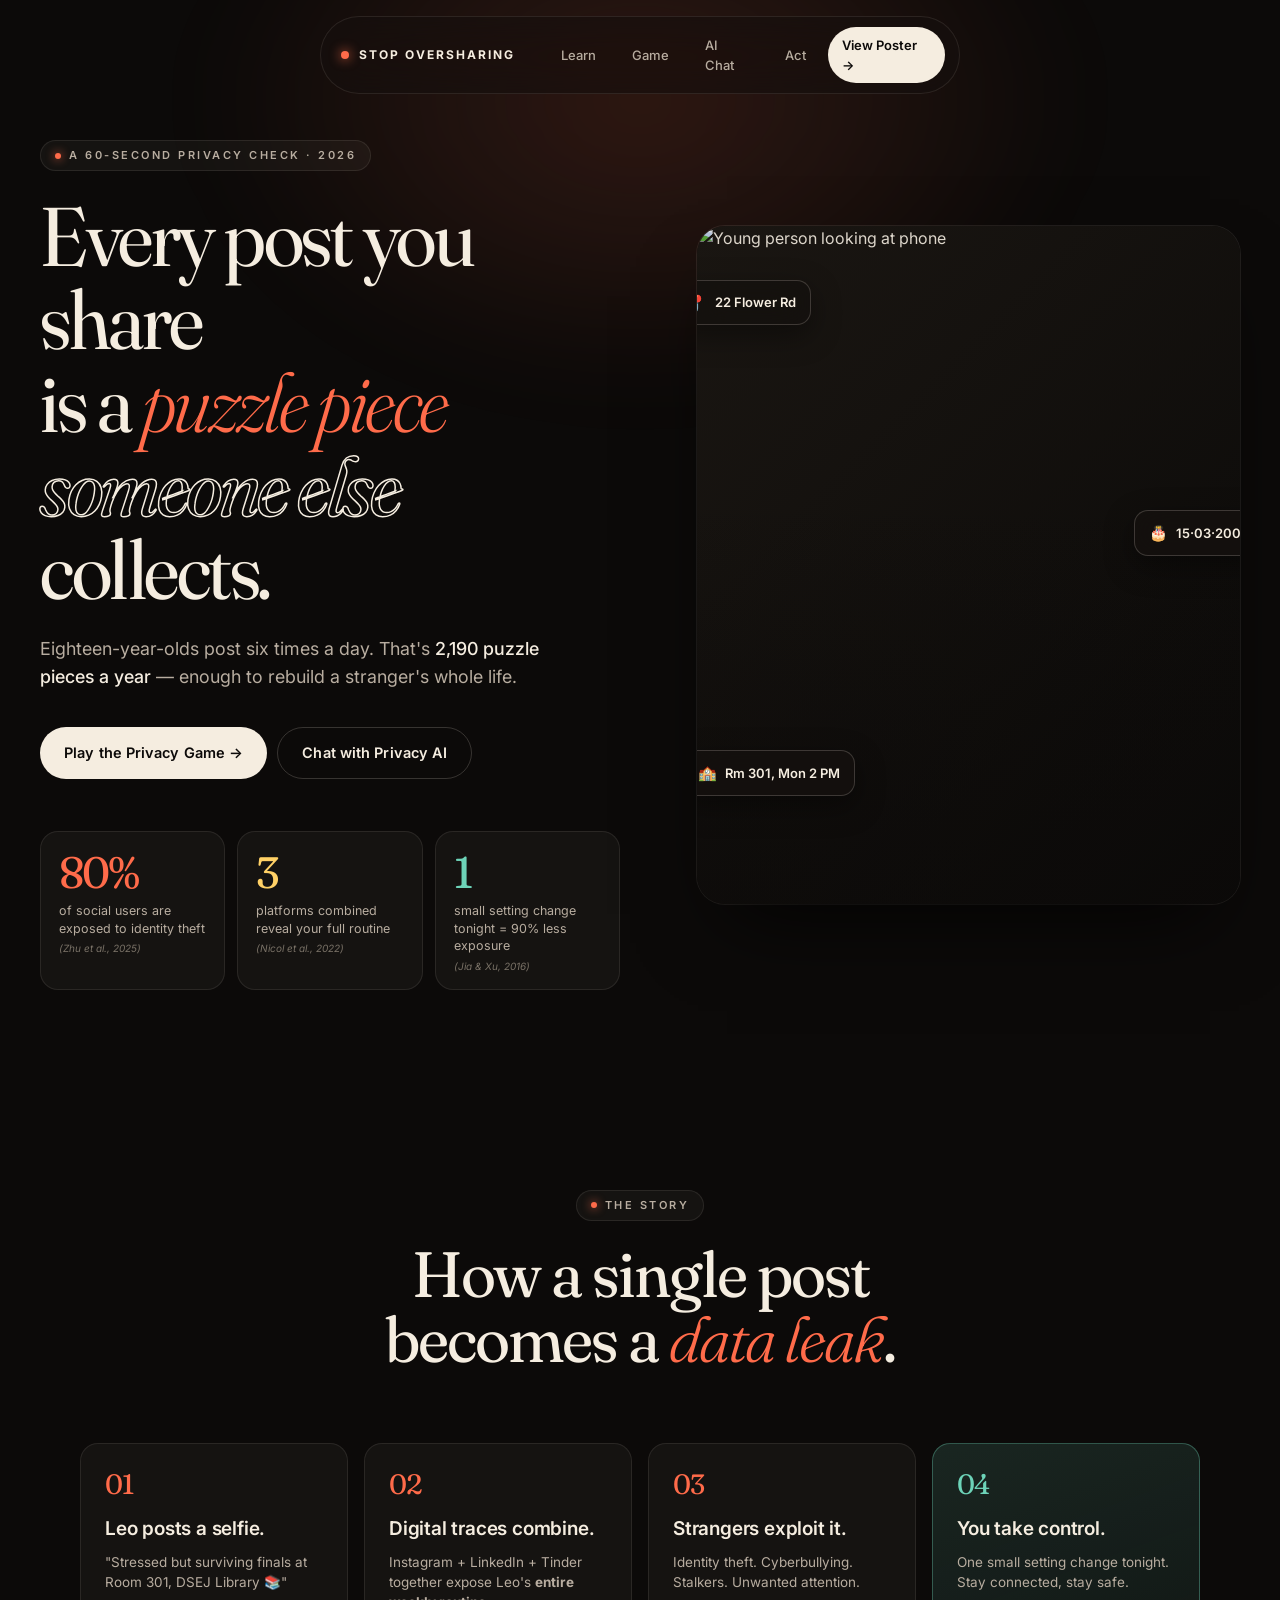
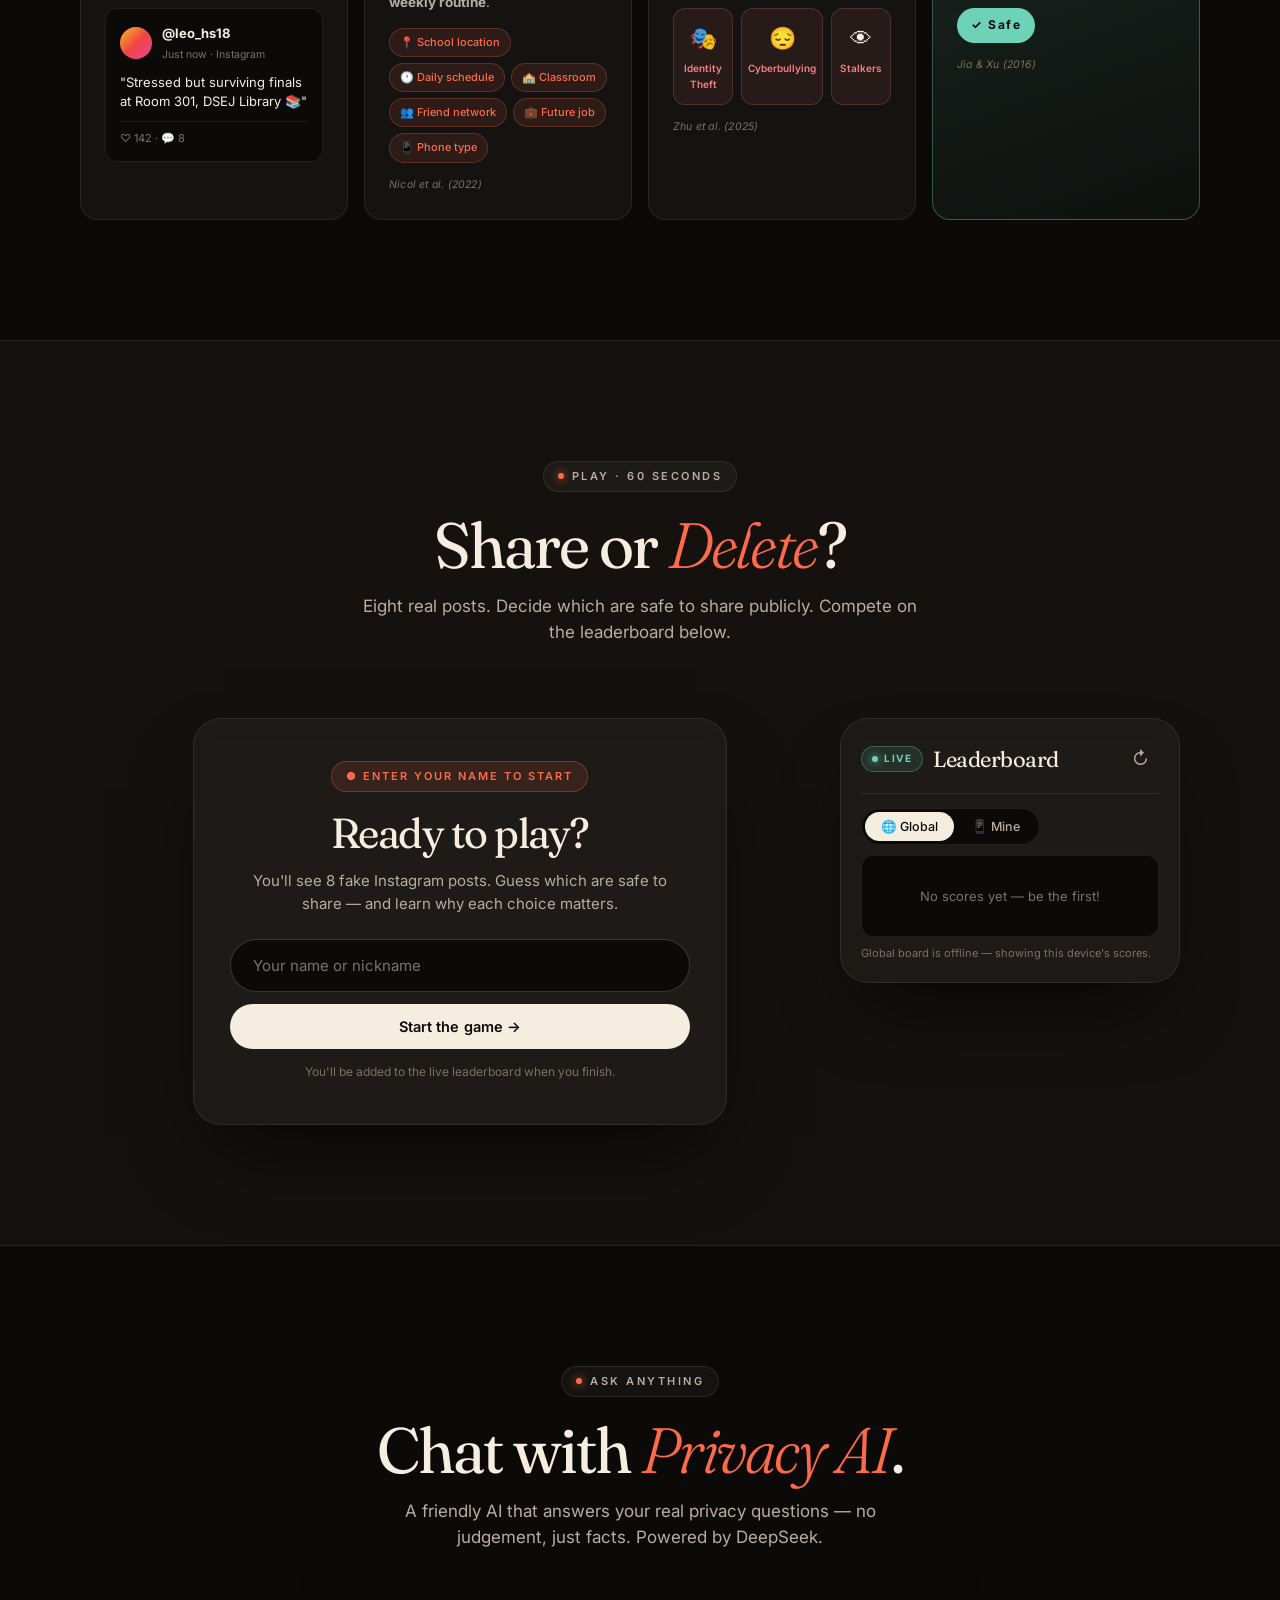
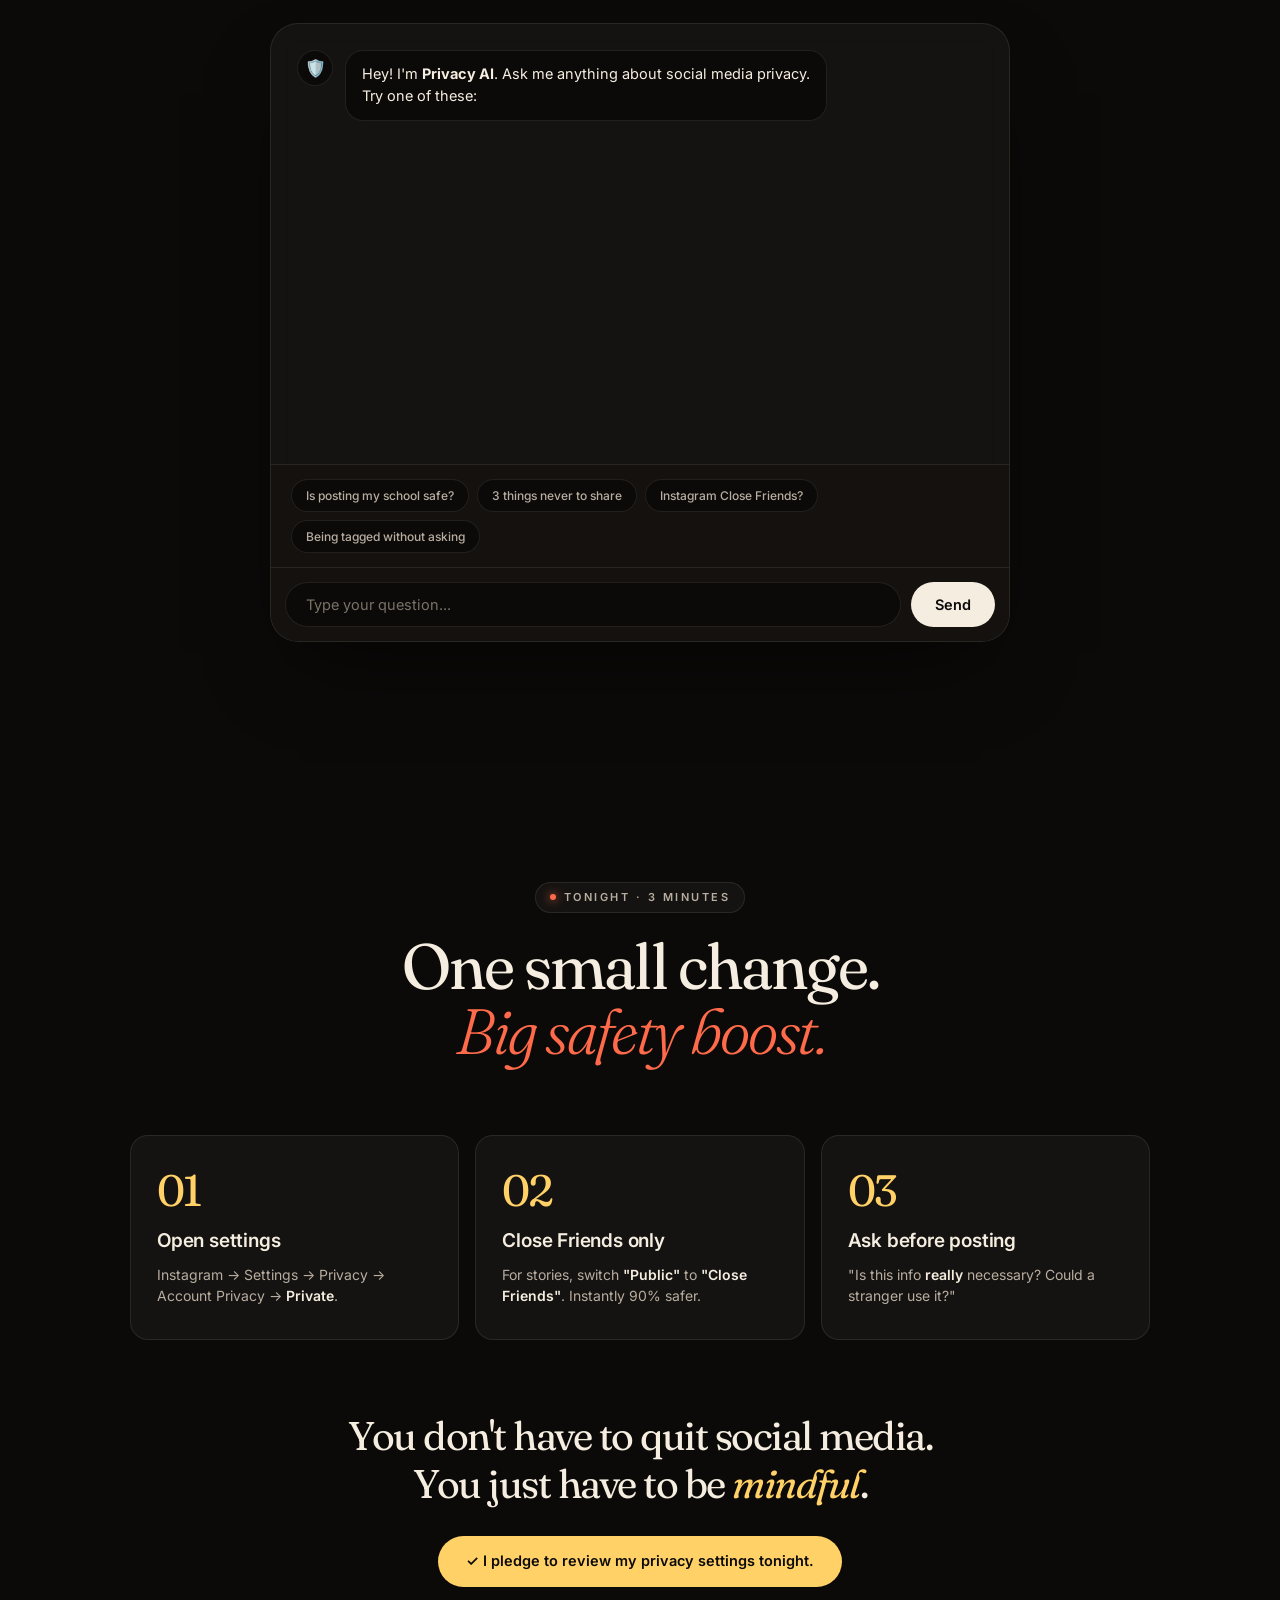
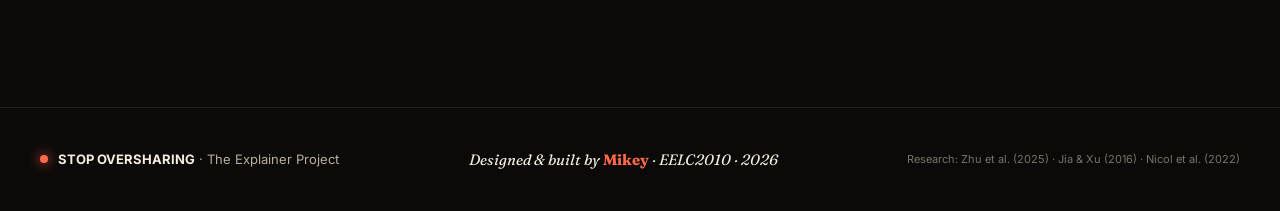
==== commit b85b3011: "Live leaderboard sidebar: real-time polling (15s), shown next to the game, pauses when tab hidden Ma" ====
--- a/index.html
+++ b/index.html
@@ -140,63 +140,79 @@
     <p class="section-sub">Eight real posts. Decide which are safe to share publicly. Compete on the leaderboard below.</p>
   </div>
 
-  <div class="game-frame">
-
-    <!-- Start screen: name entry -->
-    <div id="game-start" class="game-screen">
-      <div class="start-card">
-        <div class="start-kicker">● Enter your name to start</div>
-        <h3>Ready to play?</h3>
-        <p>You'll see 8 fake Instagram posts. Guess which are safe to share — and learn why each choice matters.</p>
-        <input id="player-name" maxlength="20" placeholder="Your name or nickname" autocomplete="off">
-        <button class="btn btn-primary btn-full" onclick="startGame()">Start the game →</button>
-        <small class="start-note">You'll be added to the global leaderboard when you finish.</small>
-      </div>
-    </div>
-
-    <!-- Playing screen -->
-    <div id="game-play" class="game-screen hidden">
-      <div class="hud">
-        <div class="hud-item"><span class="hud-lbl">Player</span><span id="hud-name" class="hud-val">—</span></div>
-        <div class="hud-item"><span class="hud-lbl">Score</span><span class="hud-val"><span id="score">0</span>/8</span></div>
-        <div class="hud-item"><span class="hud-lbl">Round</span><span class="hud-val"><span id="round">1</span>/8</span></div>
-        <div class="hud-item"><span class="hud-lbl">Time</span><span id="timer" class="hud-val">0s</span></div>
-      </div>
-
-      <div class="progress-track"><div id="progress-bar" class="progress-bar"></div></div>
-
-      <div id="game-card" class="card-stack"></div>
-
-      <div id="game-buttons" class="choice-row">
-        <button class="btn btn-coral" onclick="answer('share')">📤 Share Public</button>
-        <button class="btn btn-teal"  onclick="answer('delete')">🔒 Keep Private</button>
-      </div>
-
-      <div id="game-result" class="game-result hidden"></div>
-    </div>
-
-    <!-- End screen: leaderboard -->
-    <div id="game-end" class="game-screen hidden">
-      <div class="end-card">
-        <div class="end-kicker" id="end-kicker">● Game over</div>
-        <h3 id="end-title">Well played!</h3>
-        <div class="end-score"><span id="final-score">0</span><span class="end-score-max">/8</span></div>
-        <p id="end-verdict" class="end-verdict"></p>
-
-        <h4 class="lb-title">Leaderboard</h4>
-        <div class="lb-tabs">
-          <button class="lb-tab active" data-lb="global" onclick="switchBoard('global', event)">🌐 Global</button>
-          <button class="lb-tab" data-lb="local" onclick="switchBoard('local', event)">📱 This device</button>
-        </div>
-        <div id="leaderboard" class="leaderboard"></div>
-        <small id="lb-note" class="lb-note"></small>
-
-        <div class="end-actions">
-          <button class="btn btn-primary" onclick="resetGame()">Play again</button>
-          <button class="btn btn-ghost" onclick="shareScore()">Share my score</button>
-        </div>
-      </div>
-    </div>
+  <div class="game-layout">
+
+    <!-- ============ LEFT: GAME ============ -->
+    <div class="game-frame">
+
+      <!-- Start screen: name entry -->
+      <div id="game-start" class="game-screen">
+        <div class="start-card">
+          <div class="start-kicker">● Enter your name to start</div>
+          <h3>Ready to play?</h3>
+          <p>You'll see 8 fake Instagram posts. Guess which are safe to share — and learn why each choice matters.</p>
+          <input id="player-name" maxlength="20" placeholder="Your name or nickname" autocomplete="off">
+          <button class="btn btn-primary btn-full" onclick="startGame()">Start the game →</button>
+          <small class="start-note">You'll be added to the live leaderboard when you finish.</small>
+        </div>
+      </div>
+
+      <!-- Playing screen -->
+      <div id="game-play" class="game-screen hidden">
+        <div class="hud">
+          <div class="hud-item"><span class="hud-lbl">Player</span><span id="hud-name" class="hud-val">—</span></div>
+          <div class="hud-item"><span class="hud-lbl">Score</span><span class="hud-val"><span id="score">0</span>/8</span></div>
+          <div class="hud-item"><span class="hud-lbl">Round</span><span class="hud-val"><span id="round">1</span>/8</span></div>
+          <div class="hud-item"><span class="hud-lbl">Time</span><span id="timer" class="hud-val">0s</span></div>
+        </div>
+
+        <div class="progress-track"><div id="progress-bar" class="progress-bar"></div></div>
+
+        <div id="game-card" class="card-stack"></div>
+
+        <div id="game-buttons" class="choice-row">
+          <button class="btn btn-coral" onclick="answer('share')">📤 Share Public</button>
+          <button class="btn btn-teal"  onclick="answer('delete')">🔒 Keep Private</button>
+        </div>
+
+        <div id="game-result" class="game-result hidden"></div>
+      </div>
+
+      <!-- End screen -->
+      <div id="game-end" class="game-screen hidden">
+        <div class="end-card">
+          <div class="end-kicker" id="end-kicker">● Game over</div>
+          <h3 id="end-title">Well played!</h3>
+          <div class="end-score"><span id="final-score">0</span><span class="end-score-max">/8</span></div>
+          <p id="end-verdict" class="end-verdict"></p>
+          <div class="end-actions">
+            <button class="btn btn-primary" onclick="resetGame()">Play again</button>
+            <button class="btn btn-ghost" onclick="shareScore()">Share my score</button>
+          </div>
+        </div>
+      </div>
+
+    </div>
+
+    <!-- ============ RIGHT: LIVE LEADERBOARD ============ -->
+    <aside class="live-lb">
+      <header class="lb-head">
+        <div class="lb-live">
+          <span class="live-dot"></span>
+          <span class="live-label">LIVE</span>
+        </div>
+        <h4>Leaderboard</h4>
+        <span class="lb-refresh" id="lb-refresh" title="Refresh now" onclick="refreshBoard(true)">↻</span>
+      </header>
+
+      <div class="lb-tabs">
+        <button class="lb-tab active" data-lb="global" onclick="switchBoard('global', event)">🌐 Global</button>
+        <button class="lb-tab" data-lb="local" onclick="switchBoard('local', event)">📱 Mine</button>
+      </div>
+
+      <div id="leaderboard" class="leaderboard"></div>
+      <small id="lb-note" class="lb-note"></small>
+    </aside>
 
   </div>
 </section>
--- a/style.css
+++ b/style.css
@@ -523,11 +523,18 @@
 }
 
 /* ==========================================================================
-   GAME
+   GAME — 2-column layout (game on left, live leaderboard on right)
    ========================================================================== */
+.game-layout {
+  display: grid;
+  grid-template-columns: minmax(0, 1fr) 340px;
+  gap: 20px;
+  max-width: 1080px;
+  margin: 0 auto;
+  align-items: start;
+}
+
 .game-frame {
-  max-width: 600px;
-  margin: 0 auto;
   background: var(--surface);
   border: 1px solid var(--border);
   border-radius: var(--radius-l);
@@ -535,6 +542,81 @@
   box-shadow: 0 40px 80px -30px rgba(0,0,0,.7);
   backdrop-filter: blur(12px);
 }
+
+/* Live leaderboard sidebar */
+.live-lb {
+  background: var(--surface);
+  border: 1px solid var(--border);
+  border-radius: var(--radius-l);
+  padding: 20px;
+  box-shadow: 0 40px 80px -30px rgba(0,0,0,.7);
+  backdrop-filter: blur(12px);
+  position: sticky;
+  top: 100px;
+}
+.lb-head {
+  display: flex;
+  align-items: center;
+  justify-content: space-between;
+  gap: 10px;
+  margin-bottom: 14px;
+  padding-bottom: 14px;
+  border-bottom: 1px solid var(--border);
+}
+.lb-head h4 {
+  font-family: 'Fraunces', serif;
+  font-weight: 400;
+  font-variation-settings: 'SOFT' 30;
+  font-size: 22px;
+  color: var(--fg);
+  letter-spacing: -0.5px;
+  flex: 1;
+}
+.lb-live {
+  display: inline-flex;
+  align-items: center;
+  gap: 6px;
+  padding: 4px 10px;
+  background: rgba(109, 211, 184, 0.12);
+  border: 1px solid rgba(109, 211, 184, 0.3);
+  border-radius: 100px;
+  font-size: 10px;
+  font-weight: 700;
+  letter-spacing: 1.5px;
+  color: var(--teal);
+}
+.live-dot {
+  width: 6px; height: 6px;
+  border-radius: 50%;
+  background: var(--teal);
+  box-shadow: 0 0 8px var(--teal);
+  animation: live-pulse 1.6s ease-in-out infinite;
+}
+@keyframes live-pulse {
+  0%, 100% { opacity: 1; transform: scale(1); }
+  50%      { opacity: .4; transform: scale(0.7); }
+}
+.lb-refresh {
+  cursor: pointer;
+  font-size: 18px;
+  color: var(--fg-mid);
+  padding: 6px 10px;
+  border-radius: 100px;
+  transition: all .2s;
+  user-select: none;
+}
+.lb-refresh:hover { color: var(--fg); background: var(--surface-h); }
+.lb-refresh.spin { animation: refresh-spin .8s linear; }
+@keyframes refresh-spin {
+  from { transform: rotate(0deg); }
+  to   { transform: rotate(360deg); }
+}
+
+.live-lb .lb-tabs { margin-bottom: 10px; }
+.live-lb .leaderboard { max-height: 420px; }
+.live-lb .lb-row { grid-template-columns: 30px 1fr auto; }
+.live-lb .lb-row .lb-time-col { display: none; }
+
 .game-screen { padding: 32px; }
 .game-screen.hidden { display: none; }
 
@@ -830,10 +912,10 @@
 }
 .lb-row {
   display: grid;
-  grid-template-columns: 40px 1fr auto auto;
-  gap: 12px;
+  grid-template-columns: 30px 1fr auto;
+  gap: 10px;
   align-items: center;
-  padding: 10px 14px;
+  padding: 10px 12px;
   border-radius: var(--radius-s);
   font-size: 13.5px;
   transition: background .15s;
@@ -1117,7 +1199,7 @@
 /* ==========================================================================
    RESPONSIVE
    ========================================================================== */
-@media (max-width: 900px) {
+@media (max-width: 960px) {
   body::before { width: 500px; height: 400px; }
   .nav {
     top: 10px;
@@ -1144,6 +1226,16 @@
 
   .story { grid-template-columns: 1fr; gap: 14px; }
 
+  .game-layout {
+    grid-template-columns: 1fr;
+    gap: 16px;
+  }
+  .live-lb {
+    position: static;
+    order: 2;
+  }
+  .live-lb .leaderboard { max-height: 280px; }
+
   .action-grid {
     grid-template-columns: 1fr;
     padding: 0 20px;
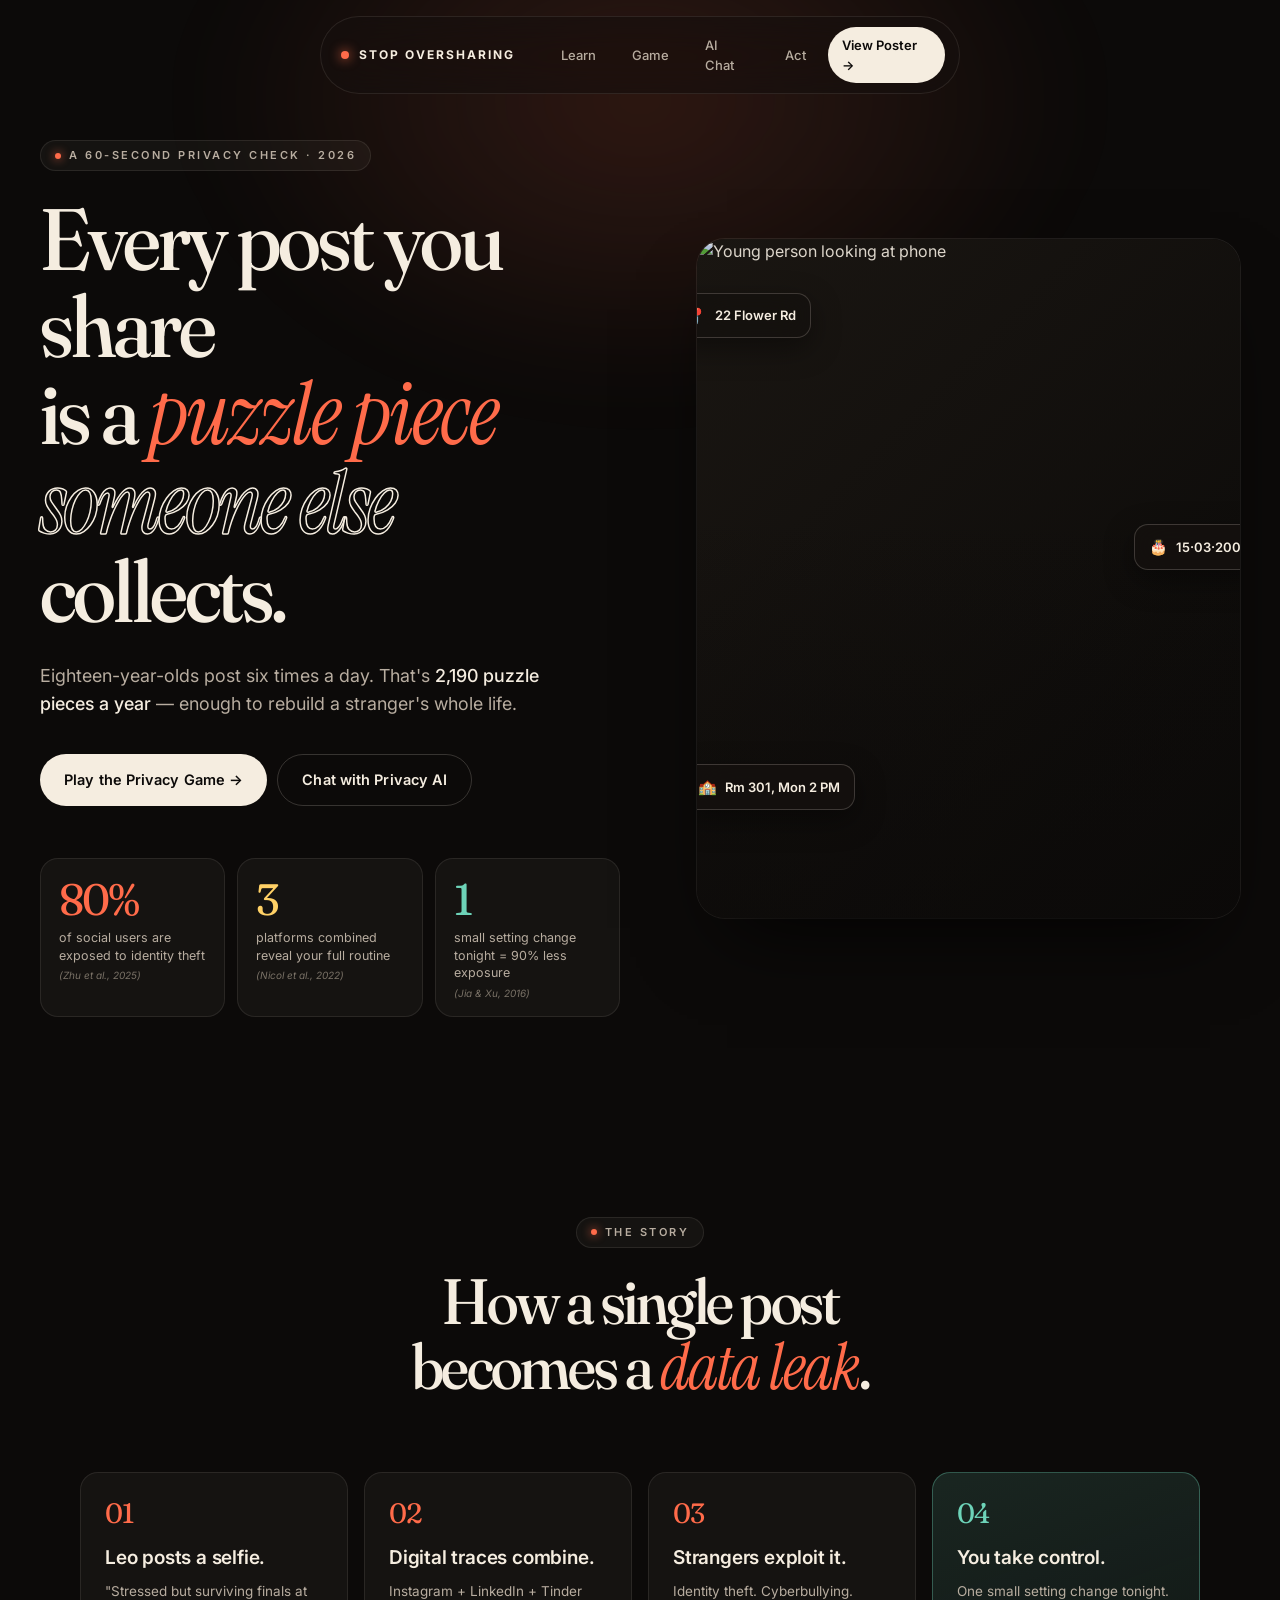
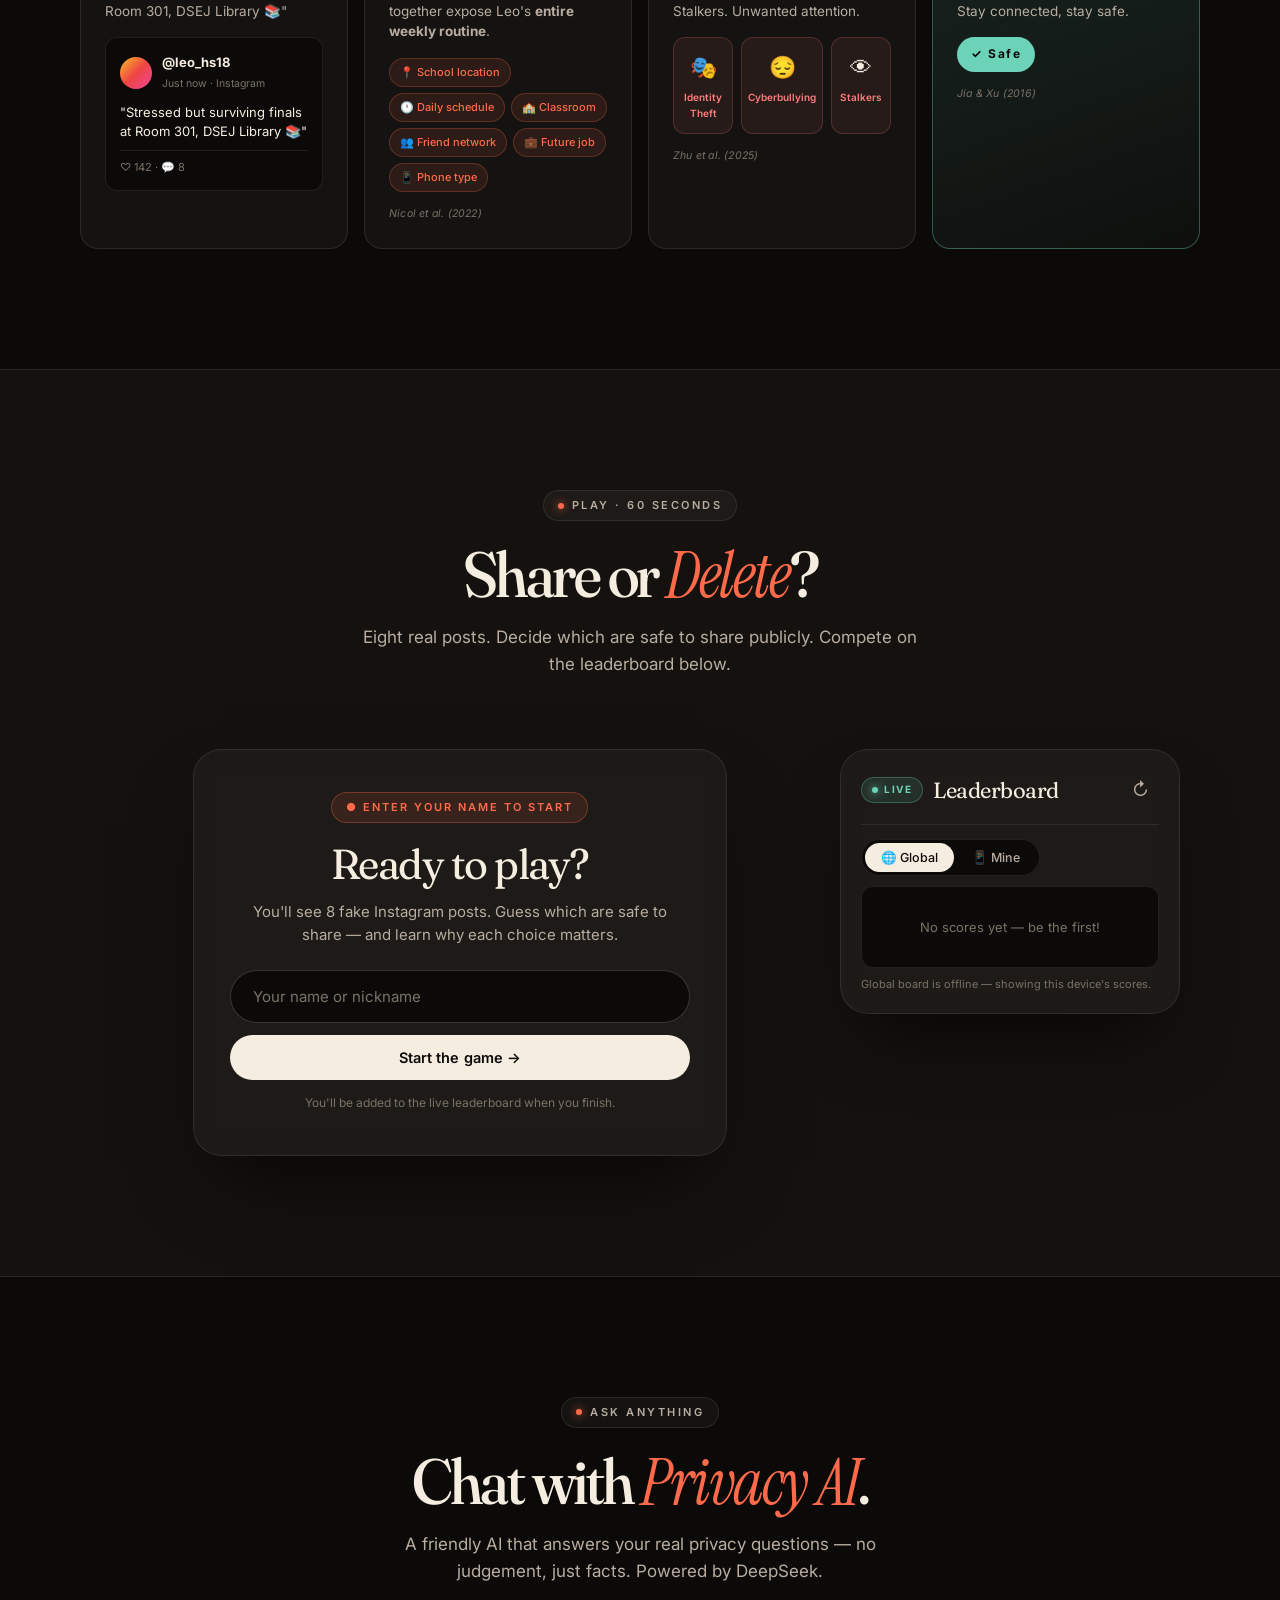
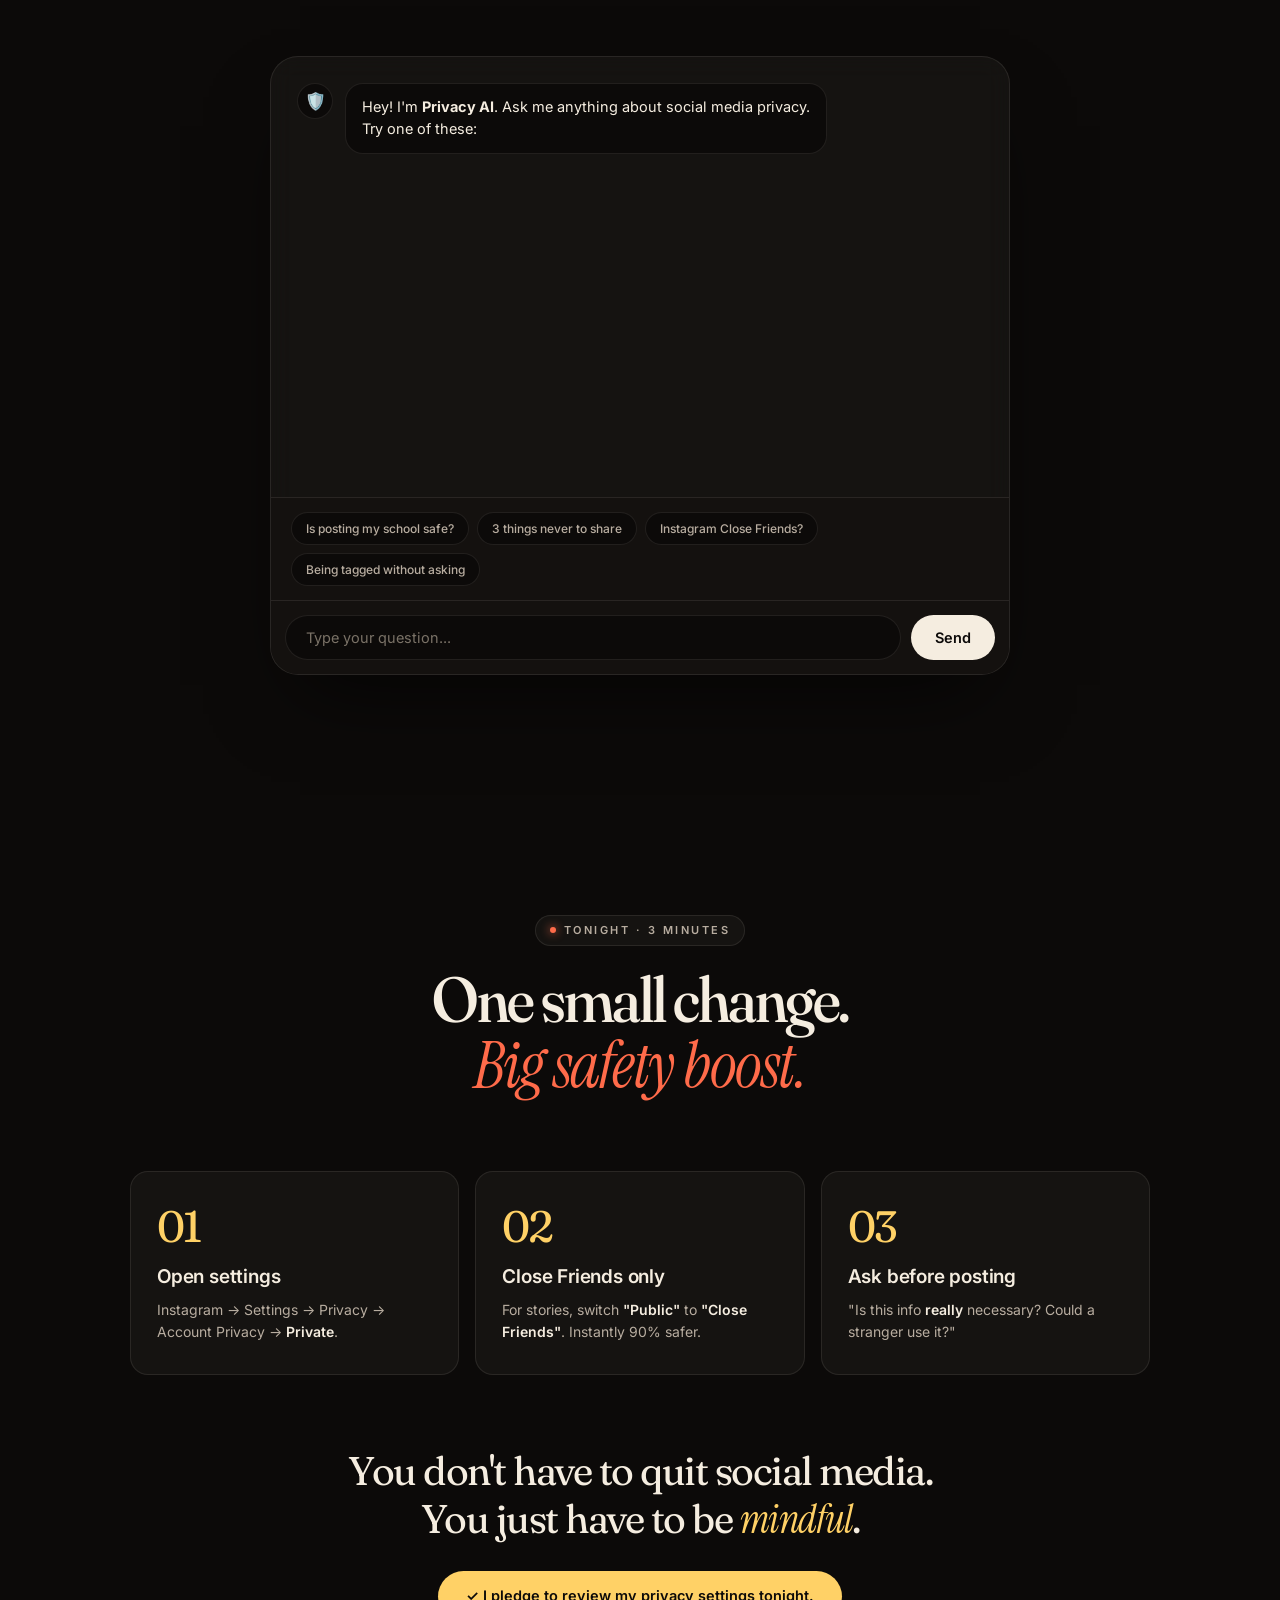
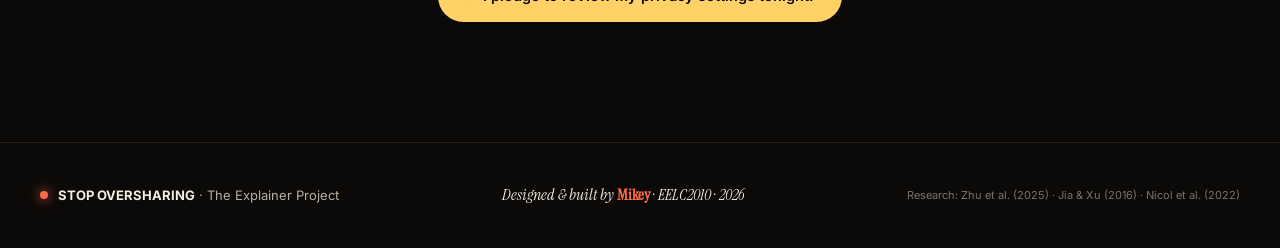
==== commit ad779158: "Poster: strict A3 ratio (800x1131, overflow hidden, PDF=A3 297x420mm). Typography upgrade: Fraunces " ====
--- a/index.html
+++ b/index.html
@@ -8,7 +8,7 @@
 
 <link rel="preconnect" href="https://fonts.googleapis.com">
 <link rel="preconnect" href="https://fonts.gstatic.com" crossorigin>
-<link href="https://fonts.googleapis.com/css2?family=Fraunces:ital,opsz,wght,SOFT@0,9..144,300..700,30..100;1,9..144,300..700,30..100&family=Inter:wght@400;500;600;700&display=swap" rel="stylesheet">
+<link href="https://fonts.googleapis.com/css2?family=Fraunces:ital,opsz,wght,SOFT@0,9..144,300..900,30..100;1,9..144,300..900,30..100&family=Instrument+Serif:ital@0;1&family=Inter:wght@400;500;600;700;800&display=swap" rel="stylesheet">
 <link rel="stylesheet" href="style.css">
 </head>
 <body>
--- a/style.css
+++ b/style.css
@@ -213,23 +213,27 @@
 .hero-inner { max-width: 620px; }
 .hero-title {
   font-family: 'Fraunces', 'Playfair Display', serif;
-  font-weight: 400;
-  font-variation-settings: 'SOFT' 30, 'opsz' 144;
-  font-size: clamp(48px, 6.5vw, 86px);
+  font-weight: 500;
+  font-variation-settings: 'SOFT' 40, 'opsz' 144;
+  font-size: clamp(48px, 6.8vw, 92px);
   line-height: 1;
-  letter-spacing: -2.5px;
-  margin: 24px 0 24px;
+  letter-spacing: -3px;
+  margin: 24px 0 28px;
   color: var(--fg);
 }
 .hero-title em {
+  font-family: 'Instrument Serif', 'Fraunces', serif;
   font-style: italic;
-  font-weight: 300;
+  font-weight: 400;
   color: var(--coral);
+  letter-spacing: -2px;
 }
 .hero-title .outline {
   color: transparent;
   -webkit-text-stroke: 1.5px var(--fg);
   font-style: italic;
+  font-family: 'Instrument Serif', serif;
+  font-weight: 400;
 }
 .hero-lede {
   font-size: clamp(16px, 1.4vw, 19px);
@@ -381,15 +385,21 @@
 }
 .section-head h2 {
   font-family: 'Fraunces', serif;
-  font-weight: 400;
-  font-variation-settings: 'SOFT' 30;
+  font-weight: 500;
+  font-variation-settings: 'SOFT' 40, 'opsz' 144;
   font-size: clamp(38px, 5vw, 68px);
   line-height: 1.02;
-  letter-spacing: -2px;
+  letter-spacing: -2.5px;
   margin: 20px auto 16px;
   max-width: 860px;
 }
-.section-head h2 em { font-style: italic; font-weight: 300; color: var(--coral); }
+.section-head h2 em {
+  font-family: 'Instrument Serif', serif;
+  font-style: italic;
+  font-weight: 400;
+  color: var(--coral);
+  letter-spacing: -1.5px;
+}
 .section-sub {
   font-size: 17px;
   color: var(--fg-mid);
@@ -1149,7 +1159,9 @@
   color: var(--fg);
 }
 .pledge-main em {
+  font-family: 'Instrument Serif', serif;
   font-style: italic;
+  font-weight: 400;
   color: var(--gold);
 }
 .pledge-sign {
@@ -1186,11 +1198,10 @@
 .footer-brand { display: flex; align-items: center; gap: 10px; }
 .footer-brand b { color: var(--fg); }
 .footer-author {
-  font-family: 'Fraunces', serif;
-  font-weight: 400;
-  font-variation-settings: 'SOFT' 30;
+  font-family: 'Instrument Serif', serif;
+  font-weight: 400;
   font-style: italic;
-  font-size: 15px;
+  font-size: 16px;
   color: var(--fg);
 }
 .footer-author b { font-style: normal; color: var(--coral); }
